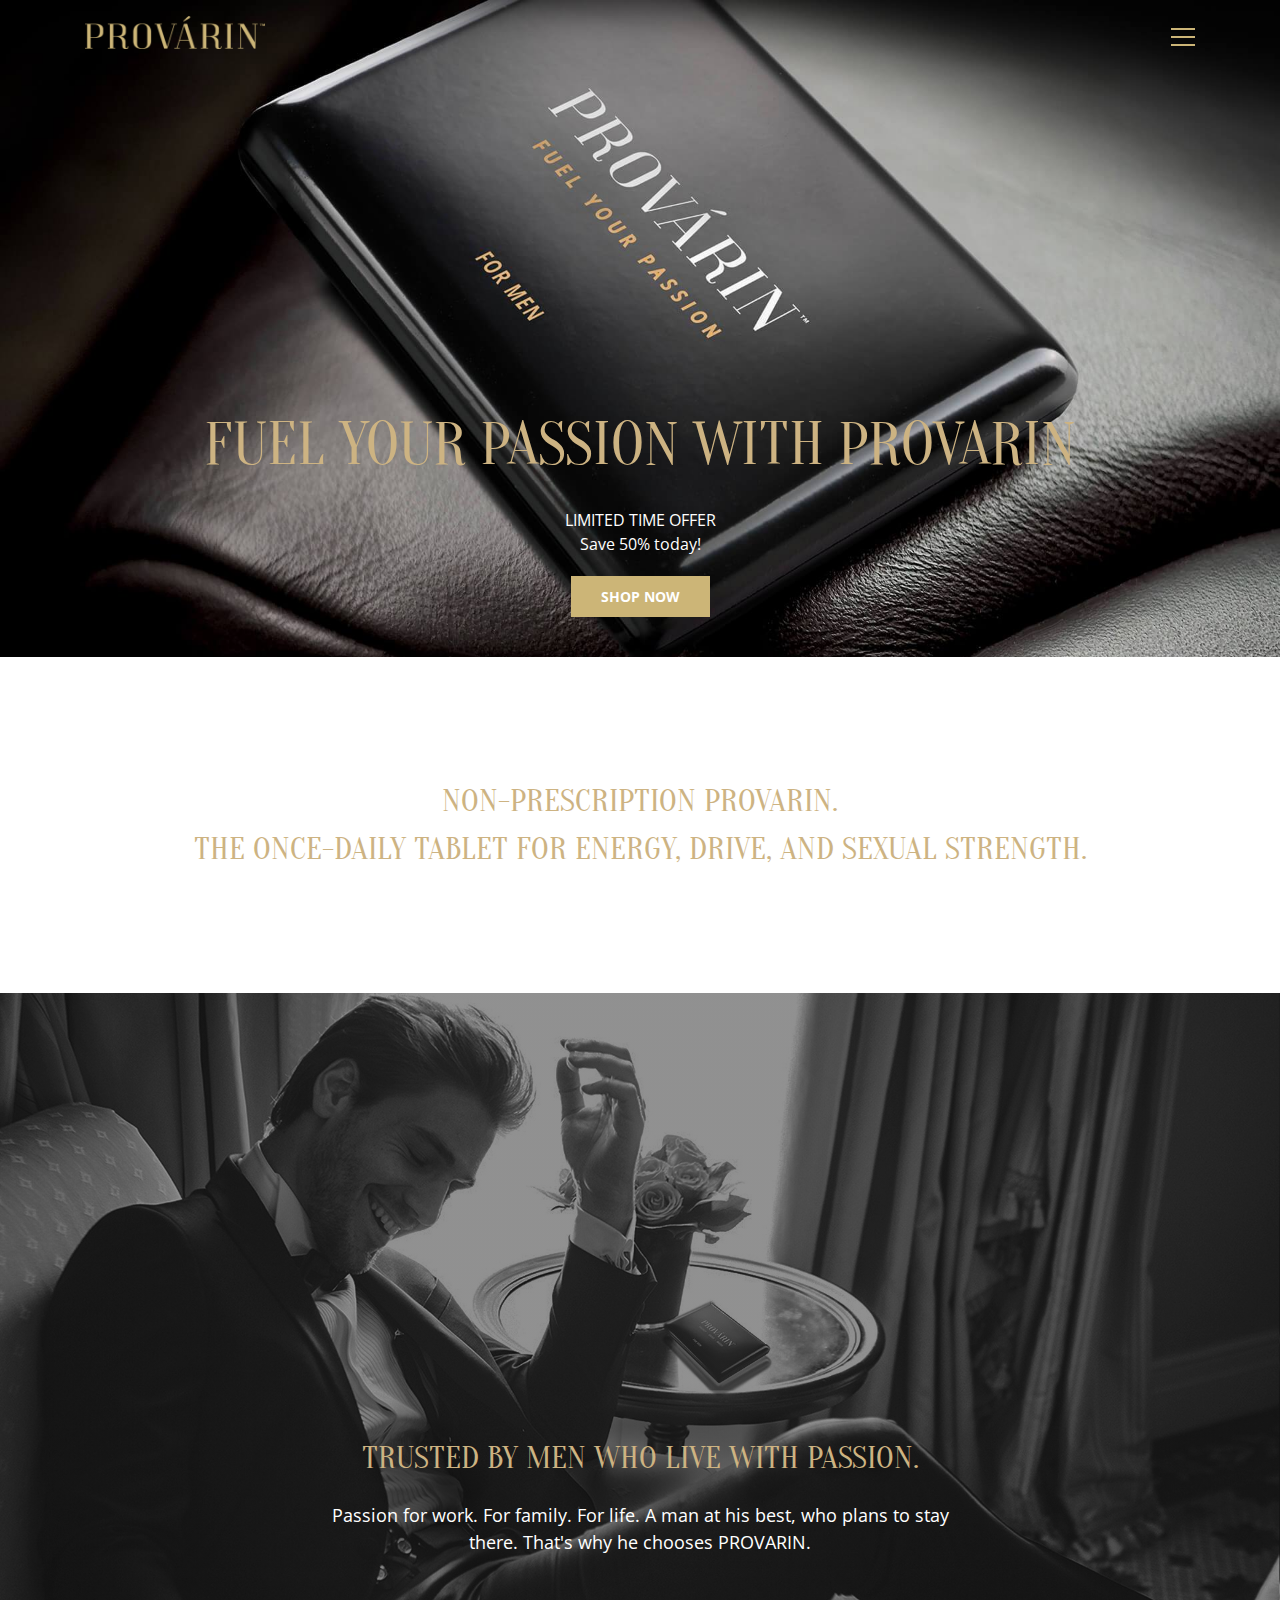
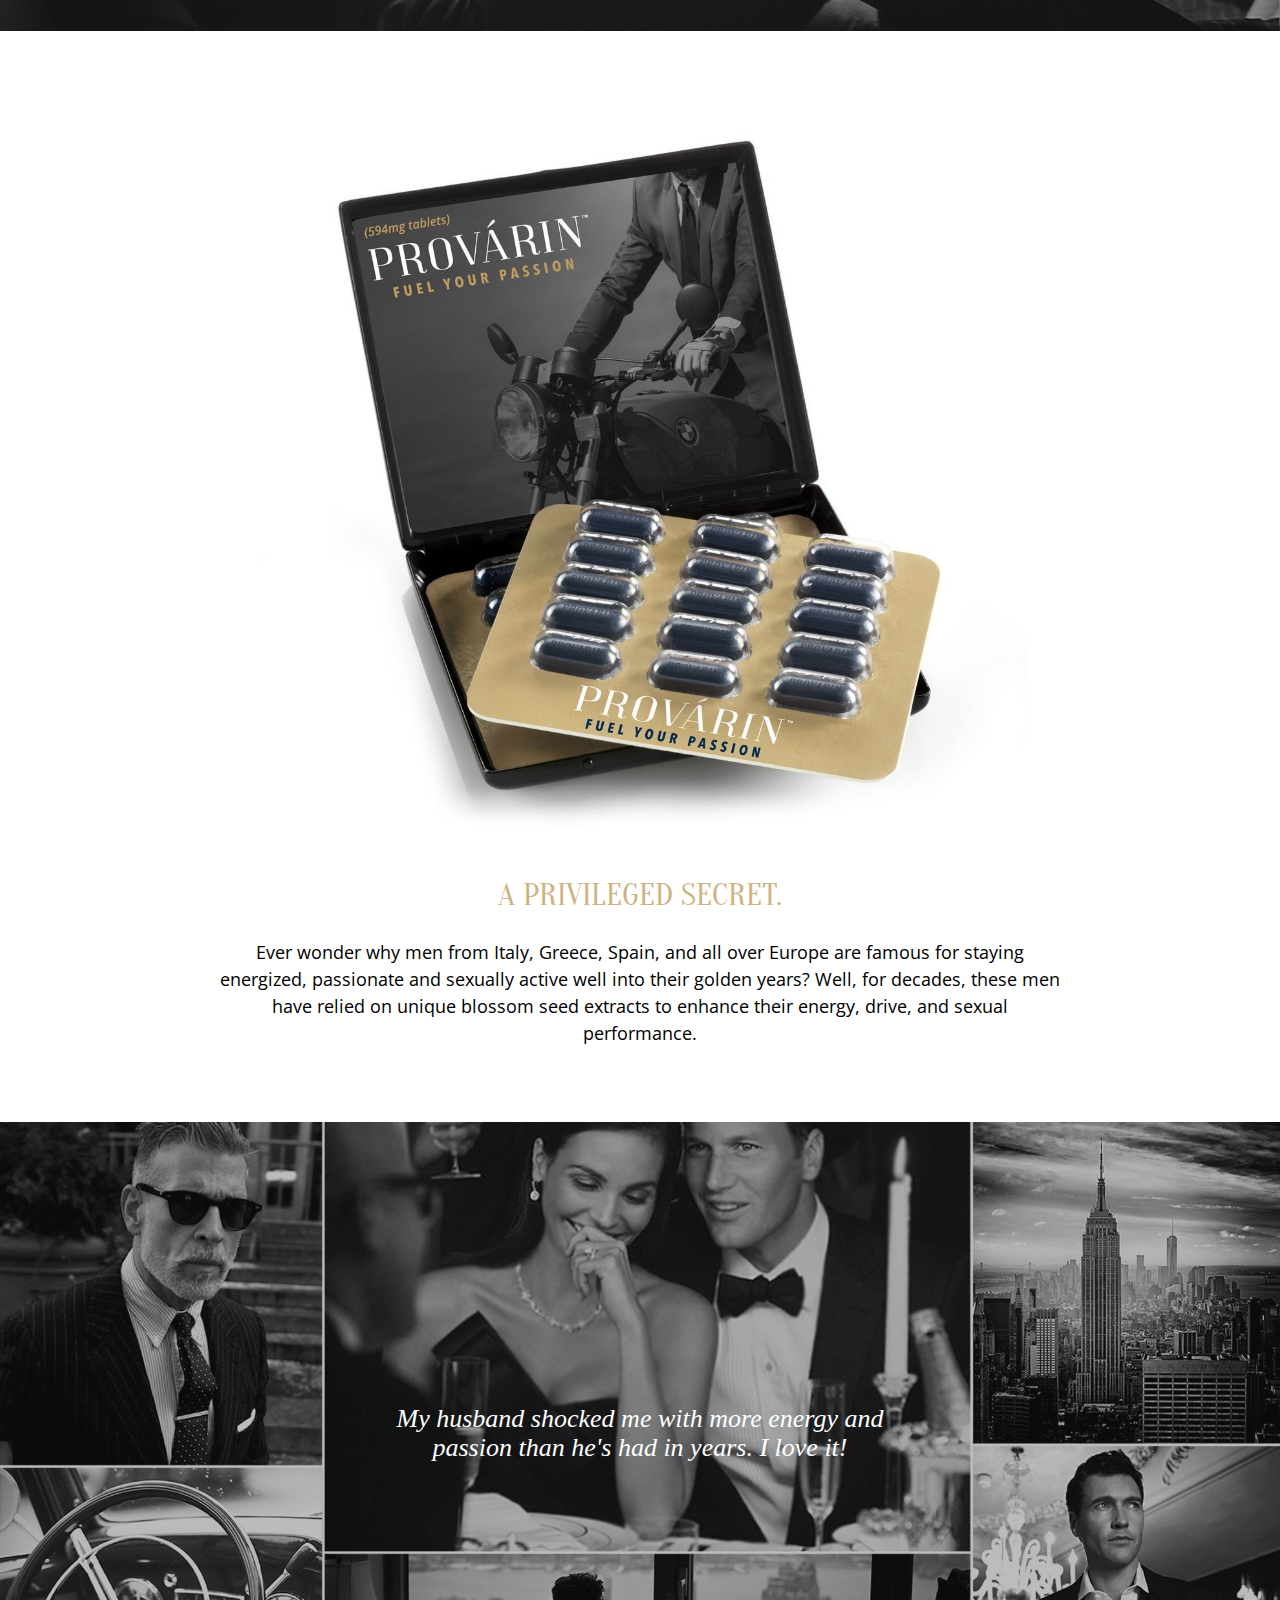
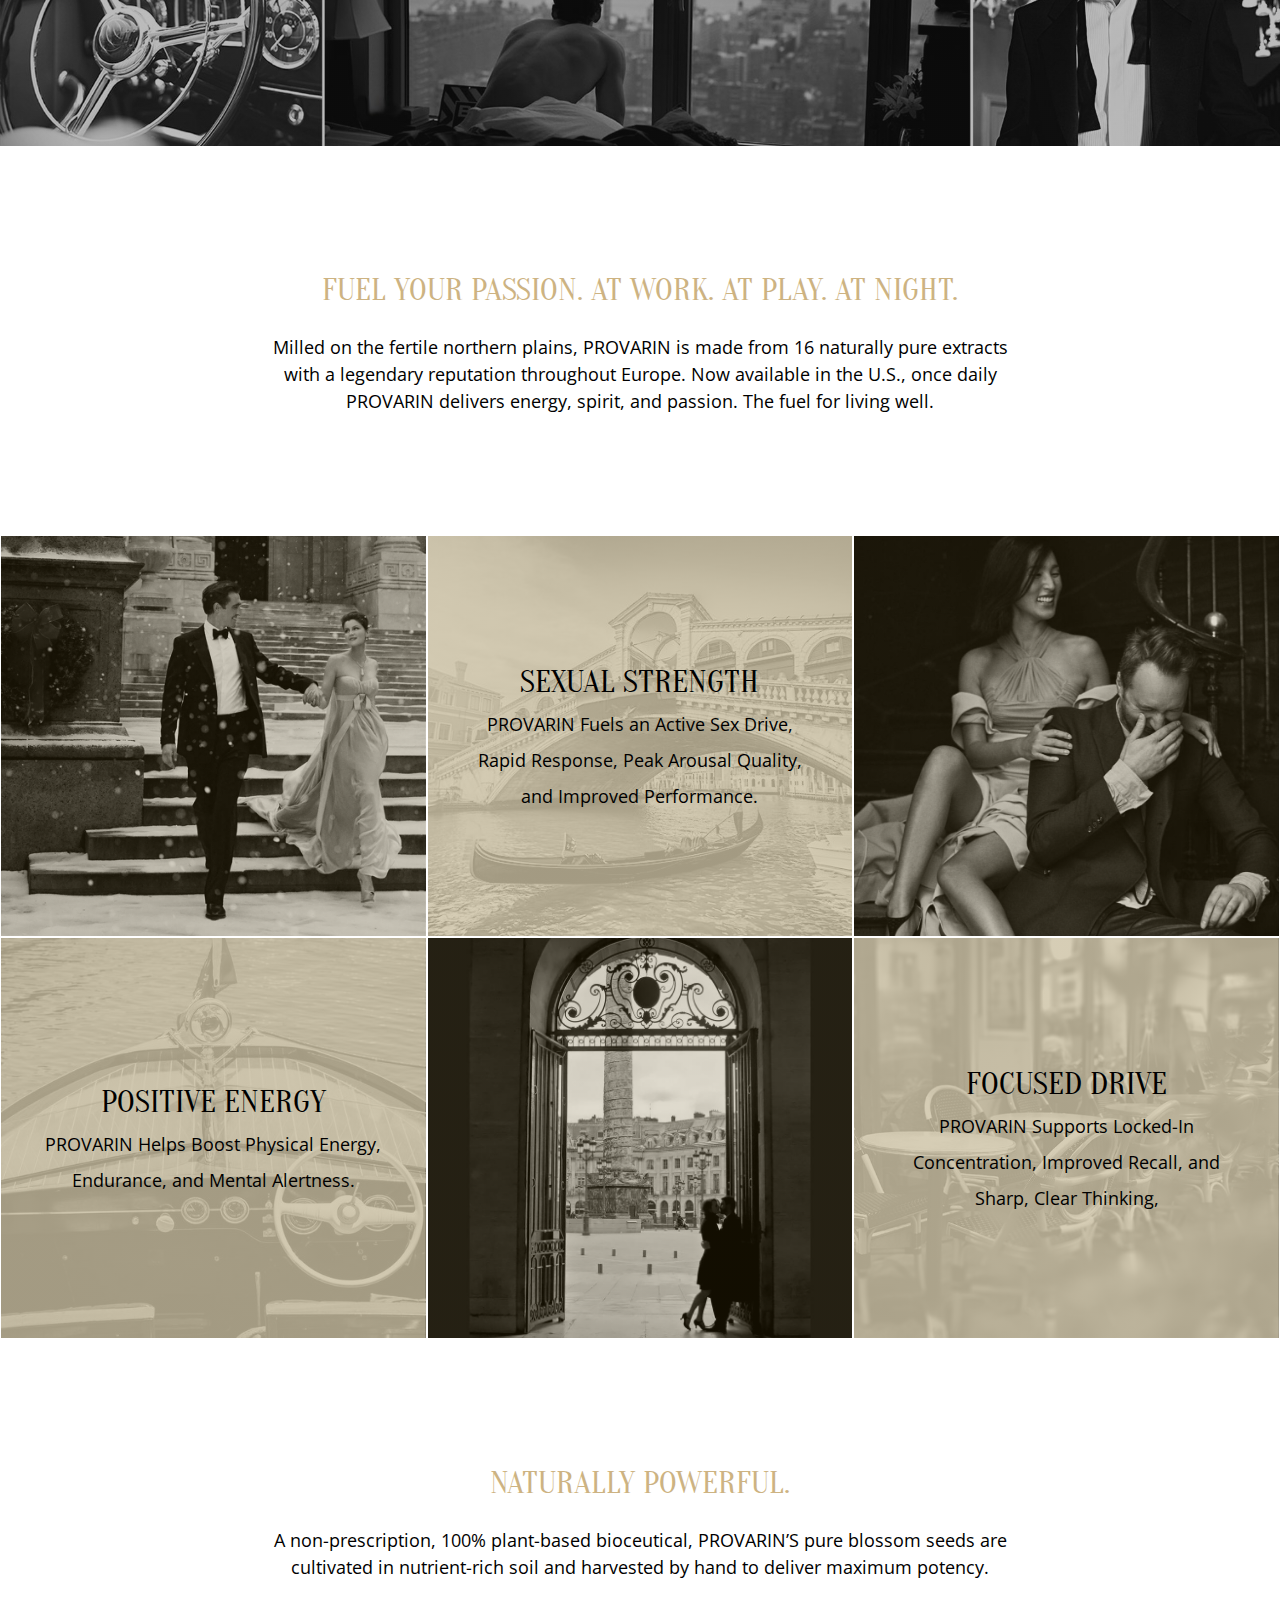
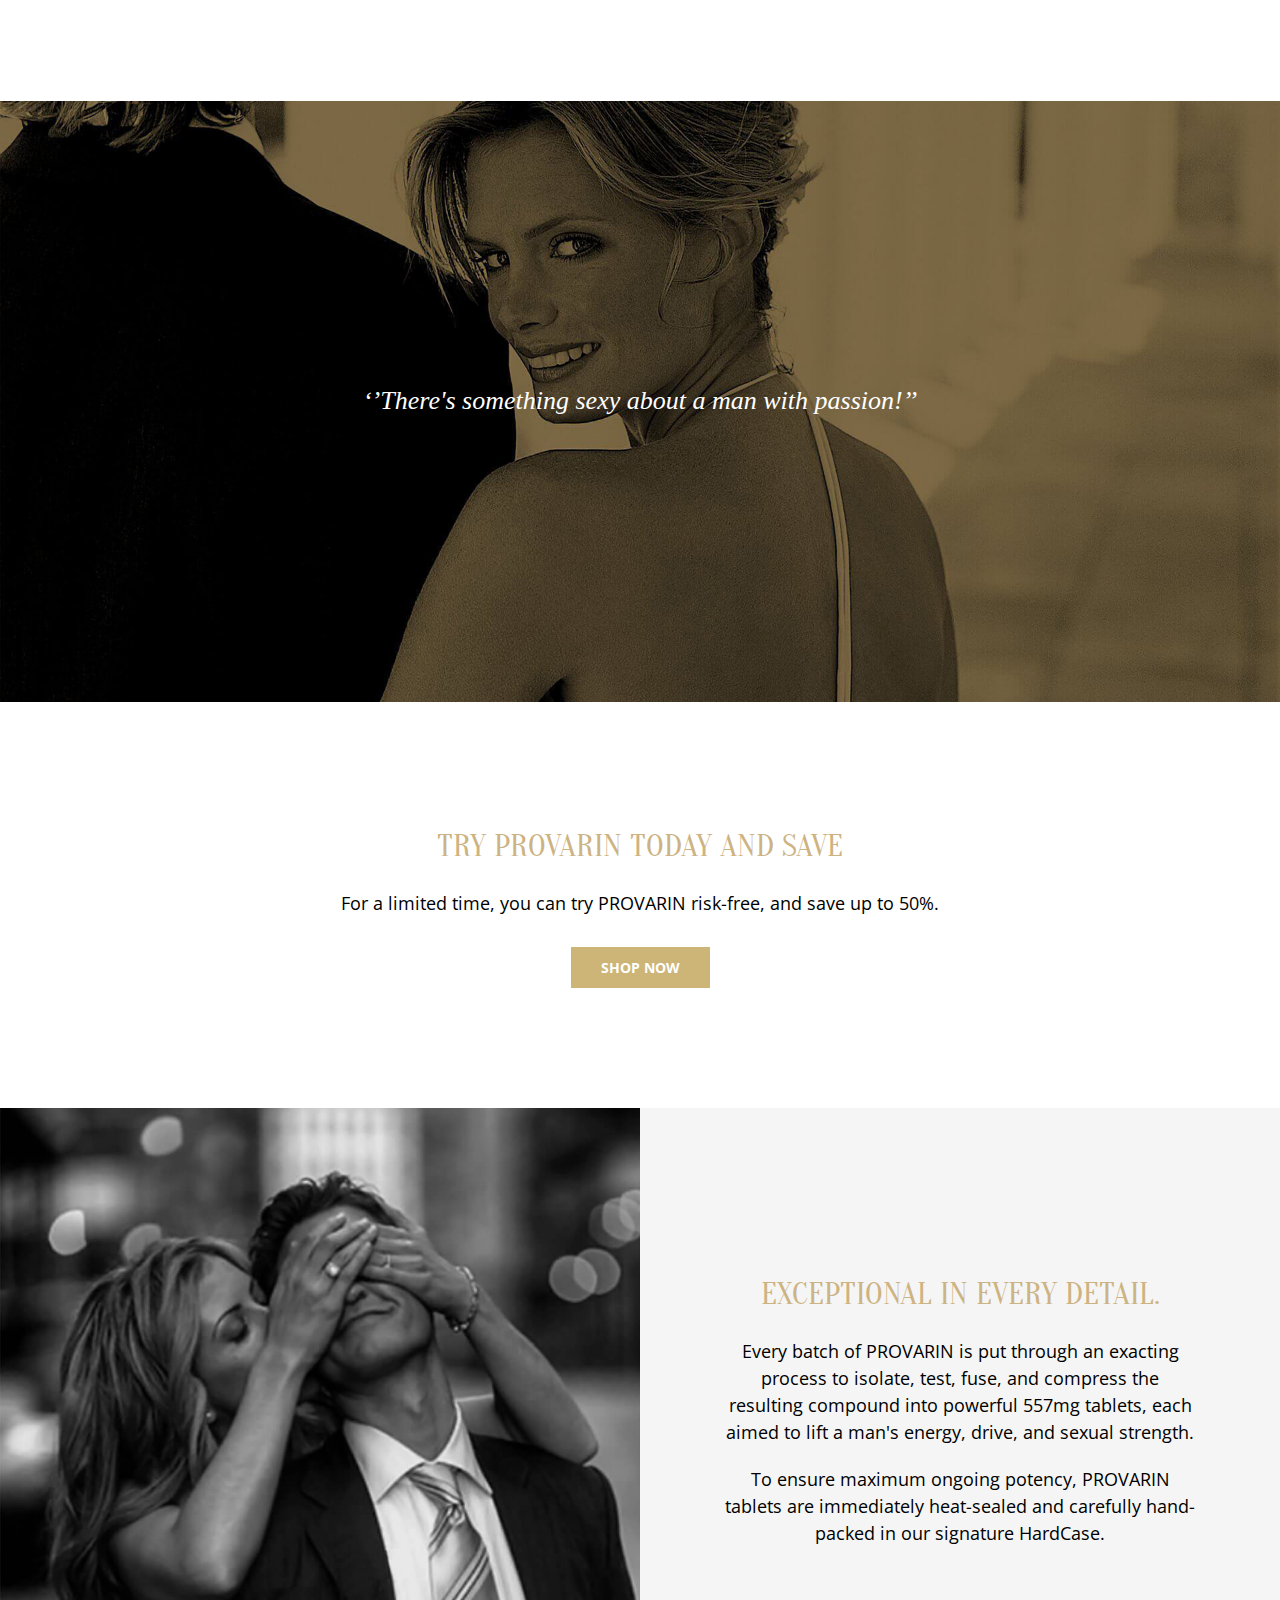
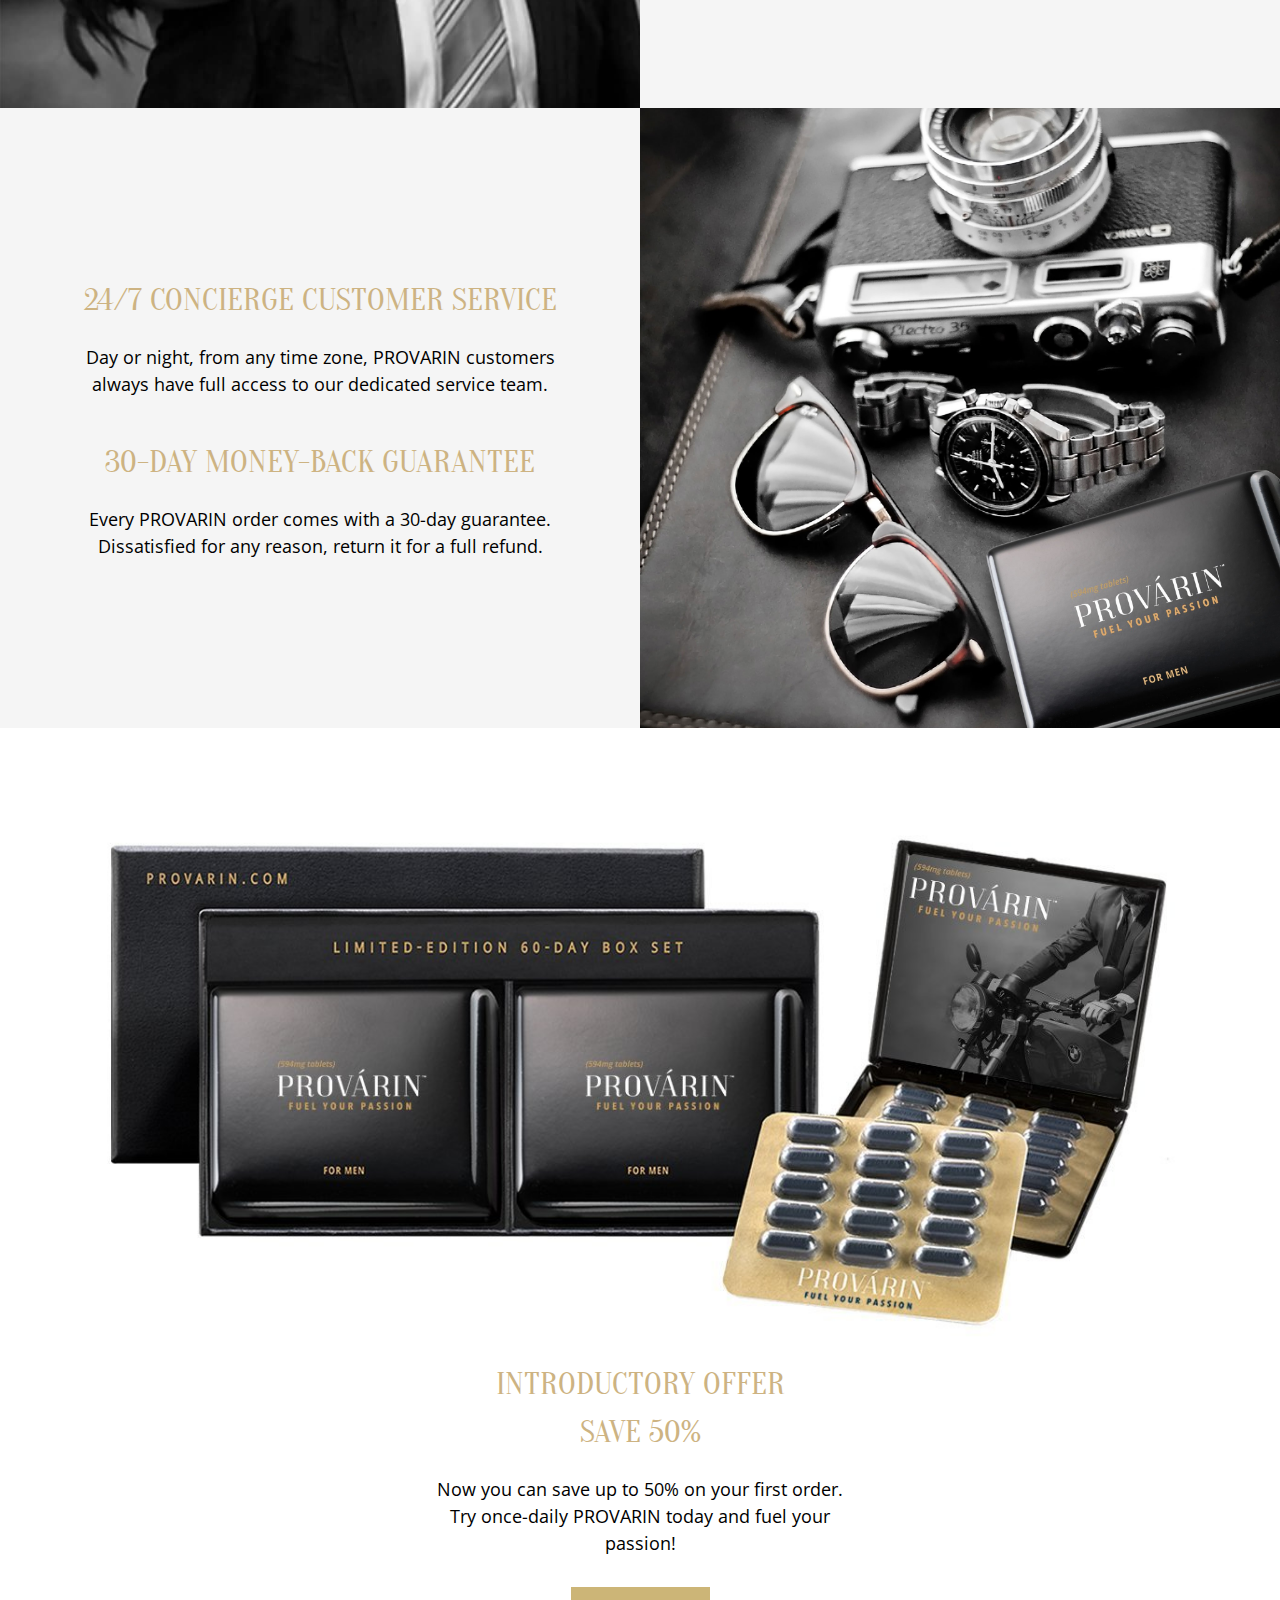
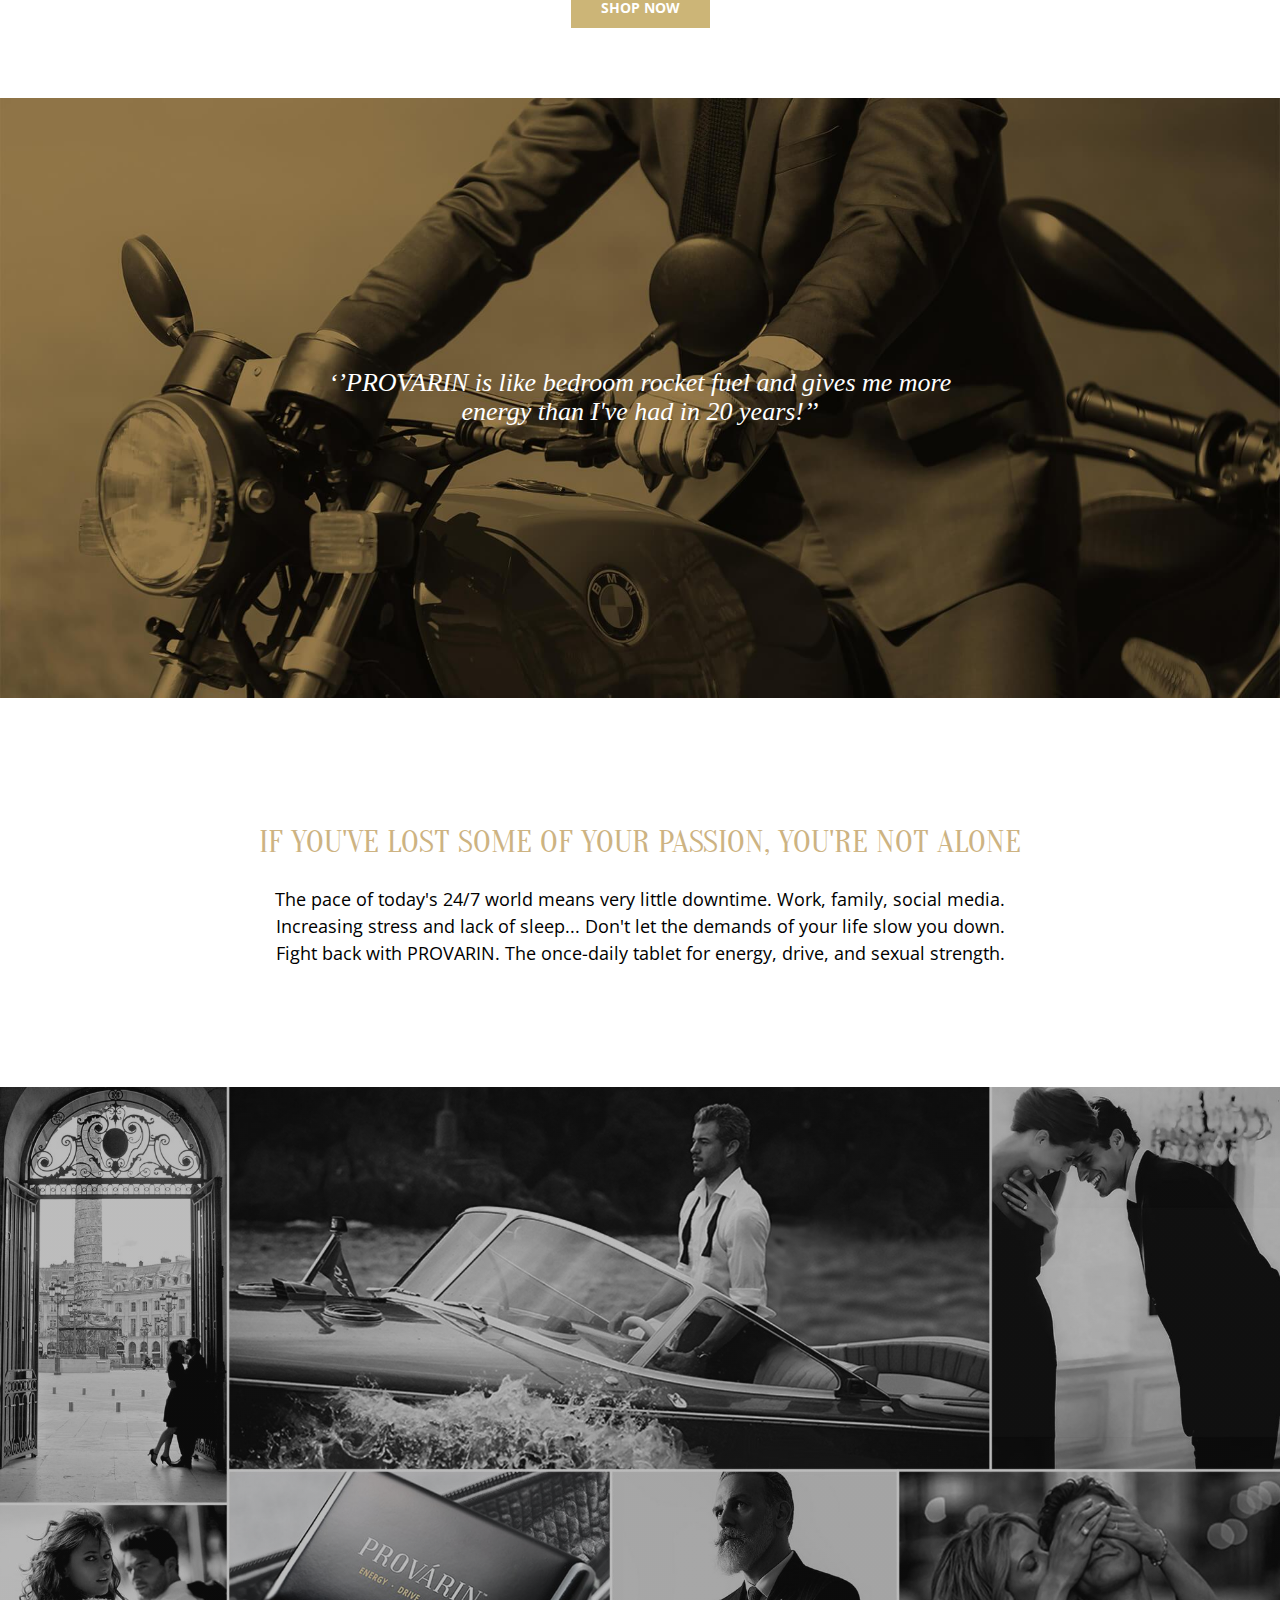
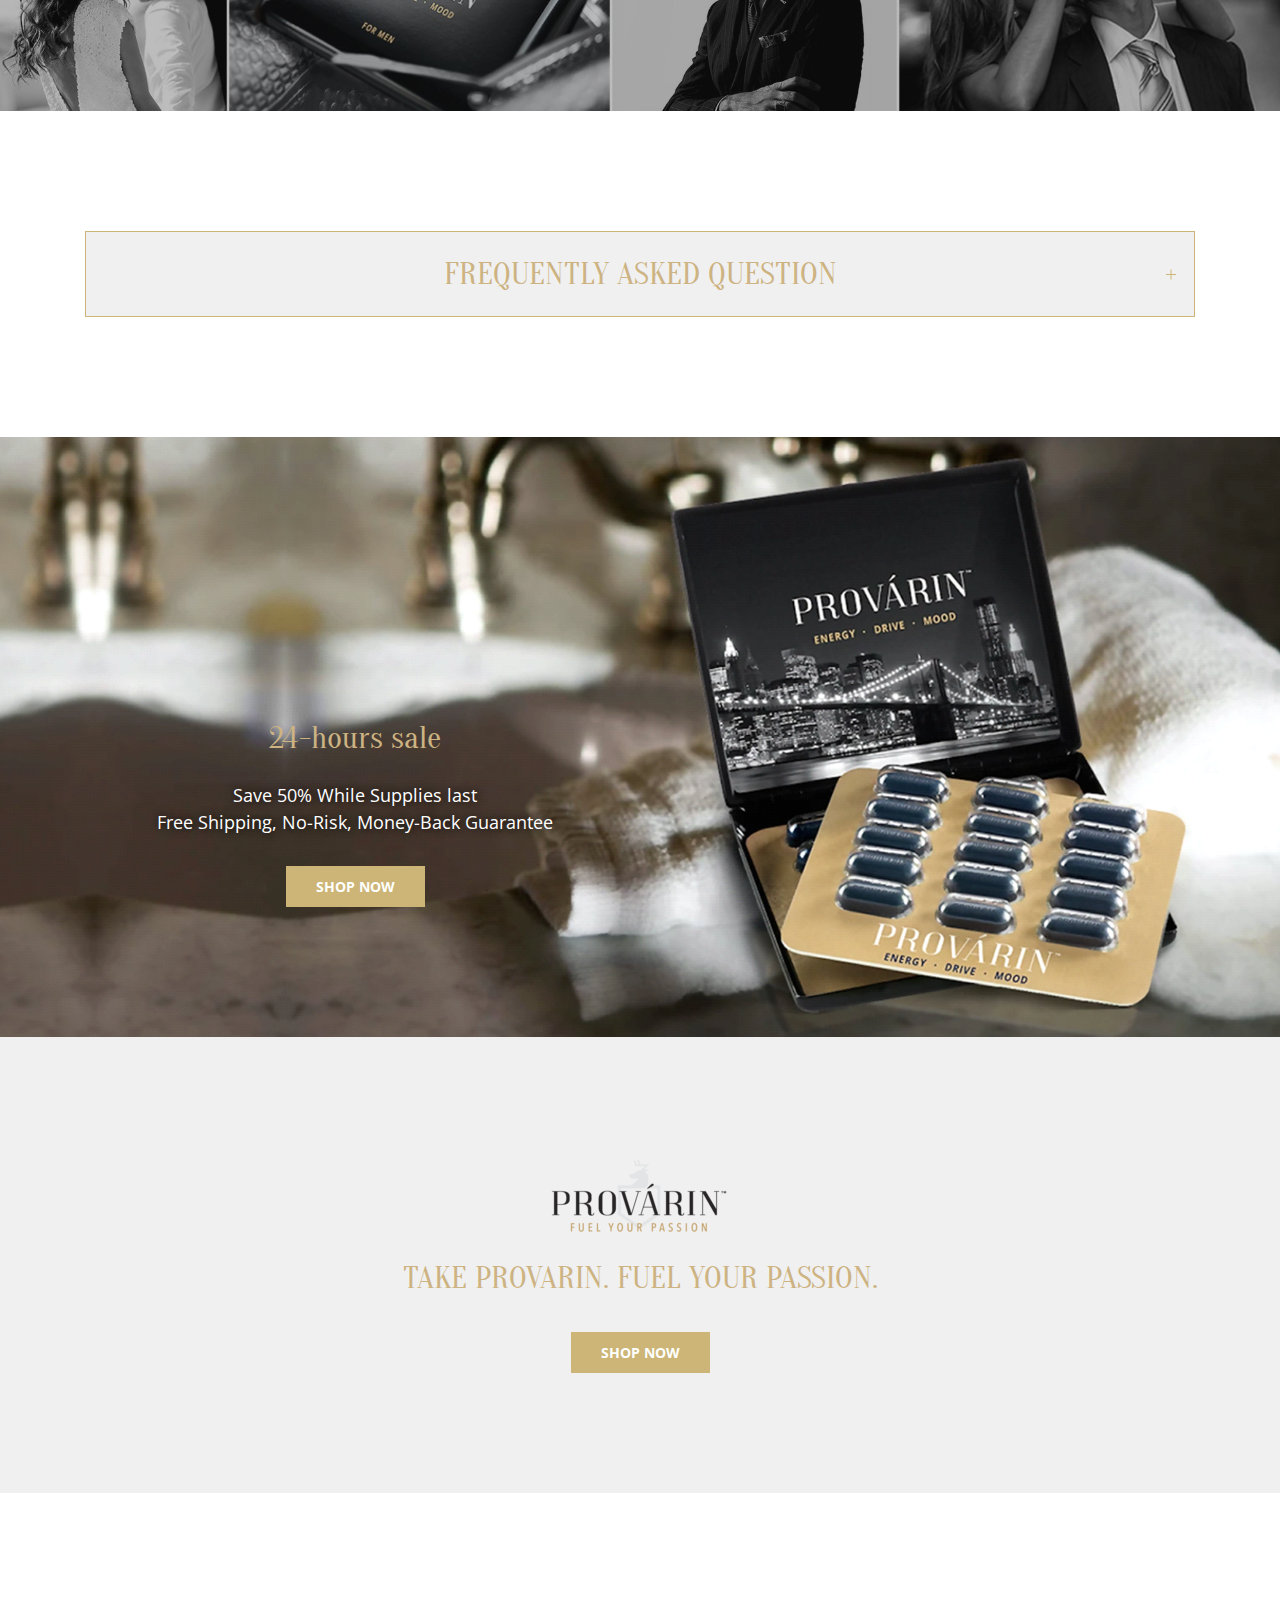
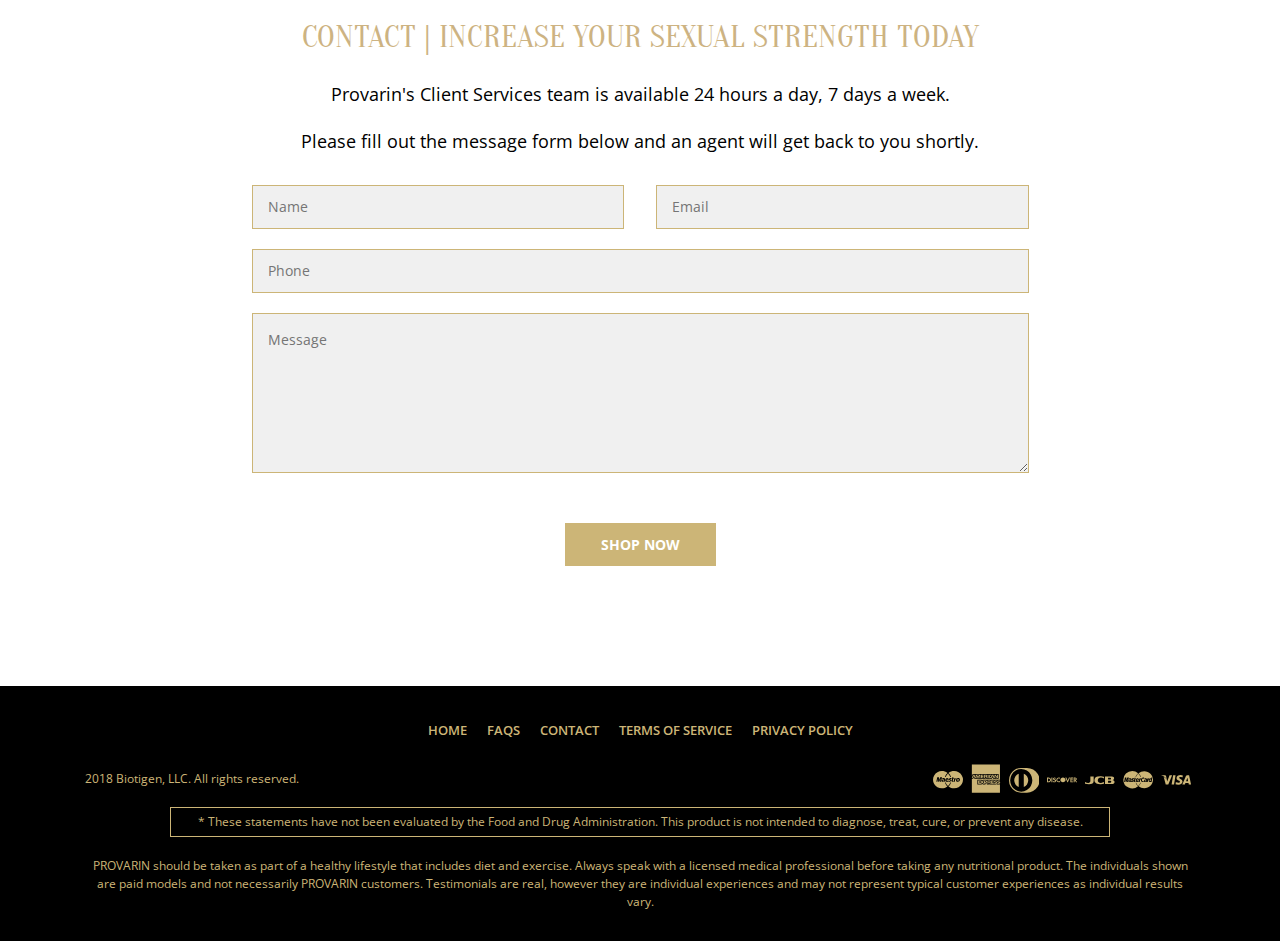
==== index.html @ 0ee93a31 "provarin" ====
<!DOCTYPE html>
<html lang="en">
<head>
	<meta charset="UTF-8">
	<meta name="viewport" content="width=device-width, initial-scale=1.0">
	<meta http-equiv="X-UA-Compatible" content="ie=edge">
	<title>Provarin</title>
	<link href="https://fonts.googleapis.com/css?family=Old+Standard+TT:400,400i,700|Open+Sans:300,400,600,700,800|Oranienbaum&display=swap&subset=cyrillic,cyrillic-ext" rel="stylesheet">
<link rel="stylesheet" href="css/libs.min.css">
	<link rel="stylesheet" href="css/style.min.css">
</head>
<body>
<!-- ---------------------start sicky header-------------- -->
	<div class="sticky-header">	
		<div class="container">
			<div class="logo">

			<a href="index.html">
				<img src="img/logo.png" alt="">
			</a>
		</div>
		<div class="menu-button">
			<div class="menu-button__item"></div>
			<div class="menu-button__item"></div>
			<div class="menu-button__item"></div>
		</div>
		<nav class="menu">
			<ul>
				<li>
					<a href="index.html">HOME</a>
				</li>
				<li>
					<a href="#faq">FAQS</a>
				</li>
				<li>
					<a href="#contact">CONTACT</a>
				</li>
				
			</ul>
		</nav>
		</div>
	</div>
<!-----------------------end sicky header-------------- -->

<!-----------------------start header-------------- -->
<header class="header">
	<h1>FUEL YOUR PASSION WITH PROVARIN</h1>
	<div class="header__sub-title">
		LIMITED TIME OFFER
	</div>
	<div class="header__text">
		Save 50% today!
	</div>
	<div class="button">
		<a href="#">
			SHOP NOW
		</a>
	</div>

</header>
<!-----------------------end header-------------- -->

<!-----------------------start white-section------------- -->
<section class="white-section">
	<div class="container">
		<h2>NON-PRESCRIPTION PROVARIN.</h2>
<h2>THE ONCE-DAILY TABLET FOR ENERGY, DRIVE, AND SEXUAL STRENGTH.</h2>
	</div>
</section>
<!-----------------------end white-section------------- -->

<!-- --------------------start hero-section------------------- -->
<section class="hero-section">
	<div class="container">
		<h2>TRUSTED BY MEN WHO LIVE WITH PASSION.</h2>
		<p>Passion for work. For family. For life. A man at his best, who plans to stay there. That's why he chooses PROVARIN.</p>
	</div>
</section>
<!-- --------------------end hero-section------------------- -->

<!-- --------------------start secret section------------------- -->
<section class="secret">
	<div class="container">
		<img src="img/banner2n.jpg" alt="">
	<h2>A PRIVILEGED SECRET.</h2>
	<p>Ever wonder why men from Italy, Greece, Spain, and all over Europe are famous for staying energized, passionate and sexually active well into their golden years? Well, for decades, these men have relied on unique blossom seed extracts to enhance their energy, drive, and sexual performance.</p>
	</div>
	
</section>
<!-- --------------------end secret section------------------- -->

<!-- --------------------start image section------------------- -->
<section class="image-section">
	<img src="img/img2.jpg" alt="">
	
		<div class="quote"><div class="quote-wrapper">My husband shocked me with more energy

and passion than he's had in years. I love it!</div>
	</div>
	
</section>
<!-- --------------------end image section------------------- -->

<!-----------------------start white-section------------- -->
<section class="white-section">
	<div class="container">
		<h2>FUEL YOUR PASSION. AT WORK. AT PLAY. AT NIGHT.</h2>
<p>Milled on the fertile northern plains, PROVARIN is made from 16 naturally pure extracts with a legendary reputation throughout Europe. Now available in the U.S., once daily PROVARIN delivers energy, spirit, and passion. The fuel for living well.</p>
	</div>
</section>
<!-----------------------end white-section------------- -->

<!--------------------start advantage section------------- -->
<section class="advantage">
	<div class="row">
		<div class="col-lg-4 col-md-6 col-sm-6">
			<div class="advantage__item">
				
			</div>
		</div>
		<div class="col-lg-4 col-md-6 col-sm-6">
			<div class="advantage__item">
				<h2>SEXUAL STRENGTH</h2>
				<p>PROVARIN Fuels an Active Sex Drive, Rapid Response, Peak Arousal Quality, and Improved Performance.</p>
			</div>
		</div>
		<div class="col-lg-4 col-md-6 col-sm-6">
			<div class="advantage__item">
				
			</div>
		</div>
		<div class="col-lg-4 col-md-6 col-sm-6">
			<div class="advantage__item">
				<h2>POSITIVE ENERGY</h2>
				<p>PROVARIN Helps Boost Physical Energy, Endurance, and Mental Alertness.</p>
			</div>
		</div>
		<div class="col-lg-4 col-md-6 col-sm-6">
			<div class="advantage__item">
				
			</div>
		</div>
		<div class="col-lg-4 col-md-6 col-sm-6">
			<div class="advantage__item">
				<h2>FOCUSED DRIVE</h2>
				<p>PROVARIN Supports Locked-In Concentration, Improved Recall, and Sharp, Clear Thinking,</p>
			</div>
		</div>
	</div>
</section>
<!---------------------start advantage section------------- -->

<!-----------------------start white-section------------- -->
<section class="white-section">
	<div class="container">
		<h2>NATURALLY POWERFUL.</h2>
<p>A non-prescription, 100% plant-based bioceutical, PROVARIN’S pure blossom seeds are cultivated in nutrient-rich soil and harvested by hand to deliver maximum potency.</p>
	</div>
</section>
<!-----------------------end white-section------------- -->

<!-- --------------------start image section------------------- -->
<section class="image-section image-section--brown">
	<img src="img/bg-5.png" alt="">
	
		<div class="quote"><div class="quote-wrapper">‘’There's something sexy about a man with passion!’’</div>
	</div>
	
</section>
<!-- --------------------end image section------------------- -->

<!-----------------------start white-section------------- -->
<section class="white-section">
	<div class="container">
		<h2>TRY PROVARIN TODAY AND SAVE</h2>
<p>For a limited time, you can try PROVARIN risk-free, and save up to 50%.</p>
<div class="button">
	<a href="">SHOP NOW</a>
</div>
	</div>
</section>
<!-----------------------end white-section------------- -->

<!-----------------------start services section------------- -->
<section class="services">
	<div class="row">
		<div class="col-md-6">
			<div class="services__item">
				
			</div>
		</div>
		<div class="col-md-6">
			<div class="services__item">
				<h2>EXCEPTIONAL IN EVERY DETAIL.</h2>
				<p>Every batch of PROVARIN is put through an exacting

process to isolate, test, fuse, and compress the resulting compound into powerful 557mg tablets, each aimed to

lift a man's energy, drive, and sexual strength.</p>
<p>To ensure maximum ongoing potency, PROVARIN

tablets are immediately heat-sealed and carefully

hand-packed in our signature HardCase.</p>
			</div>
		</div>
		<div class="col-md-6">
			<div class="services__item">
				<h2>24/7 CONCIERGE CUSTOMER SERVICE</h2>
				<p>Day or night, from any time zone, PROVARIN customers always have full access to our dedicated service team.</p>
				<h2>30-DAY MONEY-BACK GUARANTEE</h2>
				<p>Every PROVARIN order comes with a 30-day guarantee.

Dissatisfied for any reason, return it for a full refund.

</p>
			</div>
		</div>
		<div class="col-md-6">
			<div class="services__item">
				
			</div>
		</div>
	</div>
</section>
<!-----------------------end services section--------------->

<!-----------------------start intro-offer section--------------->
<section class="intro-offer">
	<div class="container">
		<img src="img/provarin.jpg" alt="">
		<h2>INTRODUCTORY OFFER</h2>
		<h2>SAVE 50%</h2>
		<p>Now you can save up to 50% on your first order.

Try once-daily PROVARIN today and fuel your passion!</p>
<div class="button">
	<a href="">SHOP NOW</a>
</div>
	</div>
</section>
<!-----------------------end intro-offer section--------------->

<!-- --------------------start image section------------------- -->
<section class="image-section image-section--brown">
	<img src="img/bg-4.jpg" alt="">
	
		<div class="quote"><div class="quote-wrapper">‘’PROVARIN is like bedroom rocket fuel and gives me more energy than I've had in 20 years!’’</div>
	</div>
	
</section>
<!-- --------------------end image section------------------- -->

<!-----------------------start white-section------------- -->
<section class="white-section">
	<div class="container">
		<h2>IF YOU'VE LOST SOME OF YOUR PASSION, YOU'RE NOT ALONE</h2>
<p>The pace of today's 24/7 world means very little downtime. Work, family, social media. Increasing stress and lack of sleep... Don't let the demands of your life slow you down. Fight back with PROVARIN. The once-daily tablet for energy, drive, and sexual strength.</p>

	</div>
</section>
<!-----------------------end white-section------------- -->

<!-- --------------------start image section------------------- -->
<section class="image-section">
	<img src="img/img1.jpg" alt="">
	
		<div class="quote">
	</div>
	
</section>
<!-- --------------------end image section------------------- -->

<!-----------------------start faq-section------------- -->
<section class="white-section" id="faq">
	<div class="container">
		<div class="faq__item">
			<h2>FREQUENTLY ASKED QUESTION</h2>
			<div class="faq__open-close">
				<div class="faq__row"></div>
				<div class="faq__row"></div>
			</div>
			<div class="faq__item-content">

			<div class="faq__sub-item">
			<h3>WHAT IS PROVARIN?</h3>
			<div class="faq__open-close-sub">
				<div class="faq__row-sub"></div>
				<div class="faq__row-sub"></div>
			</div>
			<div class="faq__item-text">
			PROVARIN is a non-prescription,100% plant-based bioceutical that fuels physical energy, clear thinking, and sexual strength. Drug-free and non-synthetic, PROVARIN is also gluten-free and contains no genetically modified organisms (GMOs).
		</div>
		</div>

		<div class="faq__sub-item">
			<h3>HOW DOES PROVARIN WORK?</h3>
			<div class="faq__open-close-sub">
				<div class="faq__row-sub"></div>
				<div class="faq__row-sub"></div>
			</div>
			<div class="faq__item-text">
			Once-daily PROVARIN works by addressing all 3 essential men's health bio-drivers responsible for physical and sexual decline symptoms: testosterone, blood ﬂow, and metabolism.
		</div>
		</div>

		<div class="faq__sub-item">
			<h3>HOW DOES PROVARIN WORK?</h3>
			<div class="faq__open-close-sub">
				<div class="faq__row-sub"></div>
				<div class="faq__row-sub"></div>
			</div>
			<div class="faq__item-text">
			Take one PROVARIN tablet daily with or without food. Do not take PROVARIN with any liquid that may be difficult to swallow. Take PROVARIN for no less than 30 days to see desired eﬀects. For best results, PROVARIN should be part of a daily routine that incorporates a healthy diet and exercise to maintain full benefits and strengthen results.
		</div>
		</div>

		<div class="faq__sub-item">
			<h3>HOW LONG WILL IT TAKE TO SEE RESULTS WITH PROVARIN?</h3>
			<div class="faq__open-close-sub">
				<div class="faq__row-sub"></div>
				<div class="faq__row-sub"></div>
			</div>
			<div class="faq__item-text">
			PROVARIN begins to work immediately and builds up in your system over time. Most men report improvements in a 2-3 weeks and see optimal results within 3 months. To maintain and strengthen results, continue to take PROVARIN daily, along with practicing healthy diet and lifestyle habits.
		</div>
		</div>

		<div class="faq__sub-item">
			<h3>DO I NEED A PRESCRIPTION FOR PROVARIN?</h3>
			<div class="faq__open-close-sub">
				<div class="faq__row-sub"></div>
				<div class="faq__row-sub"></div>
			</div>
			<div class="faq__item-text">
			PROVARIN is a clinical-grade dietary supplement available now without a prescription. Made from select, plant-based extracts, PROVARIN is manufactured in full compliance with the dietary supplement regulations set forth by the U.S Food and Drug Administration (FDA).
		</div>
		</div>

		<div class="faq__sub-item">
			<h3>DOES PROVARIN HAVE ANY SIDE EFFECTS?</h3>
			<div class="faq__open-close-sub">
				<div class="faq__row-sub"></div>
				<div class="faq__row-sub"></div>
			</div>
			<div class="faq__item-text">
			There have been no reported side eﬀects from taking PROVARIN. However, it is always possible, as with any food or supplement, that someone could have an adverse reaction. If this happens, stop taking PROVARIN and consult a medical professional.
		</div>
		</div>

		<div class="faq__sub-item">
			<h3>WHAT IS PROVARIN?</h3>
			<div class="faq__open-close-sub">
				<div class="faq__row-sub"></div>
				<div class="faq__row-sub"></div>
			</div>
			<div class="faq__item-text">
			PROVARIN is a non-prescription,100% plant-based bioceutical that fuels physical energy, clear thinking, and sexual strength. Drug-free and non-synthetic, PROVARIN is also gluten-free and contains no genetically modified organisms (GMOs).
		</div>
		</div>

		<div class="faq__sub-item">
			<h3>WHAT INGREDIENTS ARE IN PROVARIN?</h3>
			<div class="faq__open-close-sub">
				<div class="faq__row-sub"></div>
				<div class="faq__row-sub"></div>
			</div>
			<div class="faq__item-text">
			PROVARIN contains 557mg of select, plant-sourced ingredients, including Oat straw extract, beet root extract, saw palmetto berry, kale leaf, fenugreek seed extract, L-citrulline malate, grape seed extract, hawthorn berry extract, pumpkin seed concentrate, Panax ginseng extract, flaxseed powder, Eurycoma longifolia root, nettle root extract, pygeum bark, flower pollen extract, and calcium.
		</div>
		</div>

		<div class="faq__sub-item">
			<h3>HOW LONG WILL IT TAKE TO RECEIVE MY ORDER?</h3>
			<div class="faq__open-close-sub">
				<div class="faq__row-sub"></div>
				<div class="faq__row-sub"></div>
			</div>
			<div class="faq__item-text">
			All PROVARIN orders are packaged discreetly, shipped USPS, and should arrive within 7-9 business days. Shipping is $8.95 to customers in the United States and $14.95 to customers in Canada. Rush shipping is also available for an additional $9.95 and your order should arrive in 3-5 business days.
		</div>
		</div>

		<div class="faq__sub-item">
			<h3>DOES PROVARIN COME WITH A MONEY-BACK GUARANTEE?</h3>
			<div class="faq__open-close-sub">
				<div class="faq__row-sub"></div>
				<div class="faq__row-sub"></div>
			</div>
			<div class="faq__item-text">
			Every PROVARIN order comes with a full 30-day money back guarantee. If unsatisfied for any reason, just call customer care at 1-800-348-8784 within 30 days of purchase to arrange a full refund.
		</div>
		</div>



		</div>
		</div>
		
</div>


	</div>
</section>
<!-----------------------end faq-section------------- -->


<!-----------------------start offer-section------------- -->
<section class="offer-section">
	<div class="container">
		<div class="row">
			<div class="col-md-6 col-sm-6">
				<h2>24-hours sale</h2>
				<p>Save 50% While Supplies last</p>
				<p>Free Shipping, No-Risk, Money-Back Guarantee</p>
				<div class="button">
	<a href="">SHOP NOW</a>
</div>

			</div>
		</div>
	</div>
</section>
<!-----------------------end offer-section------------- -->

<!-----------------------start white-section------------- -->
<section class="white-section white-section--blue">
	<div class="container">
		<img src="img/logo2.png" alt="">
		<h2>TAKE PROVARIN. FUEL YOUR PASSION.</h2>
		<div class="button">
	<a href="">SHOP NOW</a>
</div>


	</div>
</section>
<!-----------------------end white-section------------- -->

<!-----------------------start contact-section------------- -->
<section class="contact white-section " id="contact">
	<div class="container">
	
		<h2>CONTACT | INCREASE YOUR SEXUAL STRENGTH TODAY</h2>
		<p>Provarin's Client Services team is available 24 hours a day, 7 days a week.
</p>
<p>
Please fill out the message form below and an agent will get back to you shortly.</p>

<form action="">
	<div class="form__row">
		<input type="text" placeholder="Name">
		<input type="text" placeholder="Email">
	</div>
	<input type="text" placeholder="Phone">
	<textarea name="" id="" cols="30" rows="10" placeholder="Message"></textarea>
	<button type="submit" class="button">
	<a href="">SHOP NOW</a>
</button>
</form>
	


	</div>
</section>
<!-----------------------end contact-section------------- -->

<!-----------------------start footer------------- -->
<footer class="footer">
	<div class="container">
		<div class="footer__menu">
			<ul>
				<li>
					<a href="index.html">
					HOME   
				</a>
			</li>
				<li>
					<a href="#faq">
					FAQS 
				</a>
			</li>
				<li>
					<a href="#contact">
						CONTACT
					</a>
				</li>
				<li>
					<a href="terms-of-service.html">
						TERMS OF SERVICE
					</a>
				</li>
				<li>
					<a href="privacy-police.html">
						PRIVACY POLICY
					</a>
				</li>
			</ul>
		</div>
		<div class="footer__copy-wrapper">
			<div class="footer__copy">
				2018 Biotigen, LLC. All rights reserved.
			</div>
			<div class="footer__payment">
				<div class="footer__payment-item">
					<a href="">
					<img src="img/maestro.svg" alt=""></a>
				</div>
				<div class="footer__payment-item">
					<a href="">
						<img src="img/ae.svg" alt="">
					</a>
					
				</div>
				<div class="footer__payment-item">
					<a href="">
						<img src="img/pay-logo-3.svg" alt="">
					</a>
					
				</div>
					<div class="footer__payment-item">
					<a href="">
						<img src="img/discover.svg" alt="">
					</a>
					
				</div>

					<div class="footer__payment-item">
					<a href="">
						<img src="img/jcb.svg" alt="">
					</a>
					
				</div>

				<div class="footer__payment-item">
					<a href="">
						<img src="img/mc.svg" alt="">
					</a>
					
				</div>

				<div class="footer__payment-item">
					<a href="">
						<img src="img/visa.svg" alt="">
					</a>
					
				</div>				
			</div>
		</div>

	<div class="footer__warning">
		* These statements have not been evaluated by the Food and Drug Administration. This product is not intended to diagnose, treat, cure, or prevent any disease.
	</div>

	<div class="footer__text">
		PROVARIN should be taken as part of a healthy lifestyle that includes diet and exercise. Always speak with a licensed medical professional before taking any nutritional product. The individuals shown are paid models and not necessarily PROVARIN customers. Testimonials are real, however they are individual experiences and may not represent typical customer experiences as individual results vary.
	</div>

	</div>
</footer>
<!-----------------------end footer------------- -->

	<script src="https://ajax.googleapis.com/ajax/libs/jquery/3.4.1/jquery.min.js"></script>
	<script src="js/libs.min.js"></script>
	<script src="js/main.js"></script>
</body>
</html>
---- css/libs.min.css ----
/*!
 * Bootstrap Grid v4.1.3 (https://getbootstrap.com/)
 * Copyright 2011-2018 The Bootstrap Authors
 * Copyright 2011-2018 Twitter, Inc.
 * Licensed under MIT (https://github.com/twbs/bootstrap/blob/master/LICENSE)
 */@-ms-viewport{width:device-width}html{-webkit-box-sizing:border-box;box-sizing:border-box;-ms-overflow-style:scrollbar}*,*::before,*::after{-webkit-box-sizing:inherit;box-sizing:inherit}.container{width:100%;padding-right:15px;padding-left:15px;margin-right:auto;margin-left:auto}@media (min-width: 576px){.container{max-width:540px}}@media (min-width: 768px){.container{max-width:720px}}@media (min-width: 992px){.container{max-width:960px}}@media (min-width: 1200px){.container{max-width:1140px}}.container-fluid{width:100%;padding-right:15px;padding-left:15px;margin-right:auto;margin-left:auto}.row{display:-ms-flexbox;display:-webkit-box;display:flex;-ms-flex-wrap:wrap;flex-wrap:wrap;margin-right:-15px;margin-left:-15px}.no-gutters{margin-right:0;margin-left:0}.no-gutters>.col,.no-gutters>[class*="col-"]{padding-right:0;padding-left:0}.col-1,.col-2,.col-3,.col-4,.col-5,.col-6,.col-7,.col-8,.col-9,.col-10,.col-11,.col-12,.col,.col-auto,.col-sm-1,.col-sm-2,.col-sm-3,.col-sm-4,.col-sm-5,.col-sm-6,.col-sm-7,.col-sm-8,.col-sm-9,.col-sm-10,.col-sm-11,.col-sm-12,.col-sm,.col-sm-auto,.col-md-1,.col-md-2,.col-md-3,.col-md-4,.col-md-5,.col-md-6,.col-md-7,.col-md-8,.col-md-9,.col-md-10,.col-md-11,.col-md-12,.col-md,.col-md-auto,.col-lg-1,.col-lg-2,.col-lg-3,.col-lg-4,.col-lg-5,.col-lg-6,.col-lg-7,.col-lg-8,.col-lg-9,.col-lg-10,.col-lg-11,.col-lg-12,.col-lg,.col-lg-auto,.col-xl-1,.col-xl-2,.col-xl-3,.col-xl-4,.col-xl-5,.col-xl-6,.col-xl-7,.col-xl-8,.col-xl-9,.col-xl-10,.col-xl-11,.col-xl-12,.col-xl,.col-xl-auto{position:relative;width:100%;min-height:1px;padding-right:15px;padding-left:15px}.col{-ms-flex-preferred-size:0;flex-basis:0;-ms-flex-positive:1;-webkit-box-flex:1;flex-grow:1;max-width:100%}.col-auto{-ms-flex:0 0 auto;-webkit-box-flex:0;flex:0 0 auto;width:auto;max-width:none}.col-1{-ms-flex:0 0 8.333333%;-webkit-box-flex:0;flex:0 0 8.333333%;max-width:8.333333%}.col-2{-ms-flex:0 0 16.666667%;-webkit-box-flex:0;flex:0 0 16.666667%;max-width:16.666667%}.col-3{-ms-flex:0 0 25%;-webkit-box-flex:0;flex:0 0 25%;max-width:25%}.col-4{-ms-flex:0 0 33.333333%;-webkit-box-flex:0;flex:0 0 33.333333%;max-width:33.333333%}.col-5{-ms-flex:0 0 41.666667%;-webkit-box-flex:0;flex:0 0 41.666667%;max-width:41.666667%}.col-6{-ms-flex:0 0 50%;-webkit-box-flex:0;flex:0 0 50%;max-width:50%}.col-7{-ms-flex:0 0 58.333333%;-webkit-box-flex:0;flex:0 0 58.333333%;max-width:58.333333%}.col-8{-ms-flex:0 0 66.666667%;-webkit-box-flex:0;flex:0 0 66.666667%;max-width:66.666667%}.col-9{-ms-flex:0 0 75%;-webkit-box-flex:0;flex:0 0 75%;max-width:75%}.col-10{-ms-flex:0 0 83.333333%;-webkit-box-flex:0;flex:0 0 83.333333%;max-width:83.333333%}.col-11{-ms-flex:0 0 91.666667%;-webkit-box-flex:0;flex:0 0 91.666667%;max-width:91.666667%}.col-12{-ms-flex:0 0 100%;-webkit-box-flex:0;flex:0 0 100%;max-width:100%}.order-first{-ms-flex-order:-1;-webkit-box-ordinal-group:0;order:-1}.order-last{-ms-flex-order:13;-webkit-box-ordinal-group:14;order:13}.order-0{-ms-flex-order:0;-webkit-box-ordinal-group:1;order:0}.order-1{-ms-flex-order:1;-webkit-box-ordinal-group:2;order:1}.order-2{-ms-flex-order:2;-webkit-box-ordinal-group:3;order:2}.order-3{-ms-flex-order:3;-webkit-box-ordinal-group:4;order:3}.order-4{-ms-flex-order:4;-webkit-box-ordinal-group:5;order:4}.order-5{-ms-flex-order:5;-webkit-box-ordinal-group:6;order:5}.order-6{-ms-flex-order:6;-webkit-box-ordinal-group:7;order:6}.order-7{-ms-flex-order:7;-webkit-box-ordinal-group:8;order:7}.order-8{-ms-flex-order:8;-webkit-box-ordinal-group:9;order:8}.order-9{-ms-flex-order:9;-webkit-box-ordinal-group:10;order:9}.order-10{-ms-flex-order:10;-webkit-box-ordinal-group:11;order:10}.order-11{-ms-flex-order:11;-webkit-box-ordinal-group:12;order:11}.order-12{-ms-flex-order:12;-webkit-box-ordinal-group:13;order:12}.offset-1{margin-left:8.333333%}.offset-2{margin-left:16.666667%}.offset-3{margin-left:25%}.offset-4{margin-left:33.333333%}.offset-5{margin-left:41.666667%}.offset-6{margin-left:50%}.offset-7{margin-left:58.333333%}.offset-8{margin-left:66.666667%}.offset-9{margin-left:75%}.offset-10{margin-left:83.333333%}.offset-11{margin-left:91.666667%}@media (min-width: 576px){.col-sm{-ms-flex-preferred-size:0;flex-basis:0;-ms-flex-positive:1;-webkit-box-flex:1;flex-grow:1;max-width:100%}.col-sm-auto{-ms-flex:0 0 auto;-webkit-box-flex:0;flex:0 0 auto;width:auto;max-width:none}.col-sm-1{-ms-flex:0 0 8.333333%;-webkit-box-flex:0;flex:0 0 8.333333%;max-width:8.333333%}.col-sm-2{-ms-flex:0 0 16.666667%;-webkit-box-flex:0;flex:0 0 16.666667%;max-width:16.666667%}.col-sm-3{-ms-flex:0 0 25%;-webkit-box-flex:0;flex:0 0 25%;max-width:25%}.col-sm-4{-ms-flex:0 0 33.333333%;-webkit-box-flex:0;flex:0 0 33.333333%;max-width:33.333333%}.col-sm-5{-ms-flex:0 0 41.666667%;-webkit-box-flex:0;flex:0 0 41.666667%;max-width:41.666667%}.col-sm-6{-ms-flex:0 0 50%;-webkit-box-flex:0;flex:0 0 50%;max-width:50%}.col-sm-7{-ms-flex:0 0 58.333333%;-webkit-box-flex:0;flex:0 0 58.333333%;max-width:58.333333%}.col-sm-8{-ms-flex:0 0 66.666667%;-webkit-box-flex:0;flex:0 0 66.666667%;max-width:66.666667%}.col-sm-9{-ms-flex:0 0 75%;-webkit-box-flex:0;flex:0 0 75%;max-width:75%}.col-sm-10{-ms-flex:0 0 83.333333%;-webkit-box-flex:0;flex:0 0 83.333333%;max-width:83.333333%}.col-sm-11{-ms-flex:0 0 91.666667%;-webkit-box-flex:0;flex:0 0 91.666667%;max-width:91.666667%}.col-sm-12{-ms-flex:0 0 100%;-webkit-box-flex:0;flex:0 0 100%;max-width:100%}.order-sm-first{-ms-flex-order:-1;-webkit-box-ordinal-group:0;order:-1}.order-sm-last{-ms-flex-order:13;-webkit-box-ordinal-group:14;order:13}.order-sm-0{-ms-flex-order:0;-webkit-box-ordinal-group:1;order:0}.order-sm-1{-ms-flex-order:1;-webkit-box-ordinal-group:2;order:1}.order-sm-2{-ms-flex-order:2;-webkit-box-ordinal-group:3;order:2}.order-sm-3{-ms-flex-order:3;-webkit-box-ordinal-group:4;order:3}.order-sm-4{-ms-flex-order:4;-webkit-box-ordinal-group:5;order:4}.order-sm-5{-ms-flex-order:5;-webkit-box-ordinal-group:6;order:5}.order-sm-6{-ms-flex-order:6;-webkit-box-ordinal-group:7;order:6}.order-sm-7{-ms-flex-order:7;-webkit-box-ordinal-group:8;order:7}.order-sm-8{-ms-flex-order:8;-webkit-box-ordinal-group:9;order:8}.order-sm-9{-ms-flex-order:9;-webkit-box-ordinal-group:10;order:9}.order-sm-10{-ms-flex-order:10;-webkit-box-ordinal-group:11;order:10}.order-sm-11{-ms-flex-order:11;-webkit-box-ordinal-group:12;order:11}.order-sm-12{-ms-flex-order:12;-webkit-box-ordinal-group:13;order:12}.offset-sm-0{margin-left:0}.offset-sm-1{margin-left:8.333333%}.offset-sm-2{margin-left:16.666667%}.offset-sm-3{margin-left:25%}.offset-sm-4{margin-left:33.333333%}.offset-sm-5{margin-left:41.666667%}.offset-sm-6{margin-left:50%}.offset-sm-7{margin-left:58.333333%}.offset-sm-8{margin-left:66.666667%}.offset-sm-9{margin-left:75%}.offset-sm-10{margin-left:83.333333%}.offset-sm-11{margin-left:91.666667%}}@media (min-width: 768px){.col-md{-ms-flex-preferred-size:0;flex-basis:0;-ms-flex-positive:1;-webkit-box-flex:1;flex-grow:1;max-width:100%}.col-md-auto{-ms-flex:0 0 auto;-webkit-box-flex:0;flex:0 0 auto;width:auto;max-width:none}.col-md-1{-ms-flex:0 0 8.333333%;-webkit-box-flex:0;flex:0 0 8.333333%;max-width:8.333333%}.col-md-2{-ms-flex:0 0 16.666667%;-webkit-box-flex:0;flex:0 0 16.666667%;max-width:16.666667%}.col-md-3{-ms-flex:0 0 25%;-webkit-box-flex:0;flex:0 0 25%;max-width:25%}.col-md-4{-ms-flex:0 0 33.333333%;-webkit-box-flex:0;flex:0 0 33.333333%;max-width:33.333333%}.col-md-5{-ms-flex:0 0 41.666667%;-webkit-box-flex:0;flex:0 0 41.666667%;max-width:41.666667%}.col-md-6{-ms-flex:0 0 50%;-webkit-box-flex:0;flex:0 0 50%;max-width:50%}.col-md-7{-ms-flex:0 0 58.333333%;-webkit-box-flex:0;flex:0 0 58.333333%;max-width:58.333333%}.col-md-8{-ms-flex:0 0 66.666667%;-webkit-box-flex:0;flex:0 0 66.666667%;max-width:66.666667%}.col-md-9{-ms-flex:0 0 75%;-webkit-box-flex:0;flex:0 0 75%;max-width:75%}.col-md-10{-ms-flex:0 0 83.333333%;-webkit-box-flex:0;flex:0 0 83.333333%;max-width:83.333333%}.col-md-11{-ms-flex:0 0 91.666667%;-webkit-box-flex:0;flex:0 0 91.666667%;max-width:91.666667%}.col-md-12{-ms-flex:0 0 100%;-webkit-box-flex:0;flex:0 0 100%;max-width:100%}.order-md-first{-ms-flex-order:-1;-webkit-box-ordinal-group:0;order:-1}.order-md-last{-ms-flex-order:13;-webkit-box-ordinal-group:14;order:13}.order-md-0{-ms-flex-order:0;-webkit-box-ordinal-group:1;order:0}.order-md-1{-ms-flex-order:1;-webkit-box-ordinal-group:2;order:1}.order-md-2{-ms-flex-order:2;-webkit-box-ordinal-group:3;order:2}.order-md-3{-ms-flex-order:3;-webkit-box-ordinal-group:4;order:3}.order-md-4{-ms-flex-order:4;-webkit-box-ordinal-group:5;order:4}.order-md-5{-ms-flex-order:5;-webkit-box-ordinal-group:6;order:5}.order-md-6{-ms-flex-order:6;-webkit-box-ordinal-group:7;order:6}.order-md-7{-ms-flex-order:7;-webkit-box-ordinal-group:8;order:7}.order-md-8{-ms-flex-order:8;-webkit-box-ordinal-group:9;order:8}.order-md-9{-ms-flex-order:9;-webkit-box-ordinal-group:10;order:9}.order-md-10{-ms-flex-order:10;-webkit-box-ordinal-group:11;order:10}.order-md-11{-ms-flex-order:11;-webkit-box-ordinal-group:12;order:11}.order-md-12{-ms-flex-order:12;-webkit-box-ordinal-group:13;order:12}.offset-md-0{margin-left:0}.offset-md-1{margin-left:8.333333%}.offset-md-2{margin-left:16.666667%}.offset-md-3{margin-left:25%}.offset-md-4{margin-left:33.333333%}.offset-md-5{margin-left:41.666667%}.offset-md-6{margin-left:50%}.offset-md-7{margin-left:58.333333%}.offset-md-8{margin-left:66.666667%}.offset-md-9{margin-left:75%}.offset-md-10{margin-left:83.333333%}.offset-md-11{margin-left:91.666667%}}@media (min-width: 992px){.col-lg{-ms-flex-preferred-size:0;flex-basis:0;-ms-flex-positive:1;-webkit-box-flex:1;flex-grow:1;max-width:100%}.col-lg-auto{-ms-flex:0 0 auto;-webkit-box-flex:0;flex:0 0 auto;width:auto;max-width:none}.col-lg-1{-ms-flex:0 0 8.333333%;-webkit-box-flex:0;flex:0 0 8.333333%;max-width:8.333333%}.col-lg-2{-ms-flex:0 0 16.666667%;-webkit-box-flex:0;flex:0 0 16.666667%;max-width:16.666667%}.col-lg-3{-ms-flex:0 0 25%;-webkit-box-flex:0;flex:0 0 25%;max-width:25%}.col-lg-4{-ms-flex:0 0 33.333333%;-webkit-box-flex:0;flex:0 0 33.333333%;max-width:33.333333%}.col-lg-5{-ms-flex:0 0 41.666667%;-webkit-box-flex:0;flex:0 0 41.666667%;max-width:41.666667%}.col-lg-6{-ms-flex:0 0 50%;-webkit-box-flex:0;flex:0 0 50%;max-width:50%}.col-lg-7{-ms-flex:0 0 58.333333%;-webkit-box-flex:0;flex:0 0 58.333333%;max-width:58.333333%}.col-lg-8{-ms-flex:0 0 66.666667%;-webkit-box-flex:0;flex:0 0 66.666667%;max-width:66.666667%}.col-lg-9{-ms-flex:0 0 75%;-webkit-box-flex:0;flex:0 0 75%;max-width:75%}.col-lg-10{-ms-flex:0 0 83.333333%;-webkit-box-flex:0;flex:0 0 83.333333%;max-width:83.333333%}.col-lg-11{-ms-flex:0 0 91.666667%;-webkit-box-flex:0;flex:0 0 91.666667%;max-width:91.666667%}.col-lg-12{-ms-flex:0 0 100%;-webkit-box-flex:0;flex:0 0 100%;max-width:100%}.order-lg-first{-ms-flex-order:-1;-webkit-box-ordinal-group:0;order:-1}.order-lg-last{-ms-flex-order:13;-webkit-box-ordinal-group:14;order:13}.order-lg-0{-ms-flex-order:0;-webkit-box-ordinal-group:1;order:0}.order-lg-1{-ms-flex-order:1;-webkit-box-ordinal-group:2;order:1}.order-lg-2{-ms-flex-order:2;-webkit-box-ordinal-group:3;order:2}.order-lg-3{-ms-flex-order:3;-webkit-box-ordinal-group:4;order:3}.order-lg-4{-ms-flex-order:4;-webkit-box-ordinal-group:5;order:4}.order-lg-5{-ms-flex-order:5;-webkit-box-ordinal-group:6;order:5}.order-lg-6{-ms-flex-order:6;-webkit-box-ordinal-group:7;order:6}.order-lg-7{-ms-flex-order:7;-webkit-box-ordinal-group:8;order:7}.order-lg-8{-ms-flex-order:8;-webkit-box-ordinal-group:9;order:8}.order-lg-9{-ms-flex-order:9;-webkit-box-ordinal-group:10;order:9}.order-lg-10{-ms-flex-order:10;-webkit-box-ordinal-group:11;order:10}.order-lg-11{-ms-flex-order:11;-webkit-box-ordinal-group:12;order:11}.order-lg-12{-ms-flex-order:12;-webkit-box-ordinal-group:13;order:12}.offset-lg-0{margin-left:0}.offset-lg-1{margin-left:8.333333%}.offset-lg-2{margin-left:16.666667%}.offset-lg-3{margin-left:25%}.offset-lg-4{margin-left:33.333333%}.offset-lg-5{margin-left:41.666667%}.offset-lg-6{margin-left:50%}.offset-lg-7{margin-left:58.333333%}.offset-lg-8{margin-left:66.666667%}.offset-lg-9{margin-left:75%}.offset-lg-10{margin-left:83.333333%}.offset-lg-11{margin-left:91.666667%}}@media (min-width: 1200px){.col-xl{-ms-flex-preferred-size:0;flex-basis:0;-ms-flex-positive:1;-webkit-box-flex:1;flex-grow:1;max-width:100%}.col-xl-auto{-ms-flex:0 0 auto;-webkit-box-flex:0;flex:0 0 auto;width:auto;max-width:none}.col-xl-1{-ms-flex:0 0 8.333333%;-webkit-box-flex:0;flex:0 0 8.333333%;max-width:8.333333%}.col-xl-2{-ms-flex:0 0 16.666667%;-webkit-box-flex:0;flex:0 0 16.666667%;max-width:16.666667%}.col-xl-3{-ms-flex:0 0 25%;-webkit-box-flex:0;flex:0 0 25%;max-width:25%}.col-xl-4{-ms-flex:0 0 33.333333%;-webkit-box-flex:0;flex:0 0 33.333333%;max-width:33.333333%}.col-xl-5{-ms-flex:0 0 41.666667%;-webkit-box-flex:0;flex:0 0 41.666667%;max-width:41.666667%}.col-xl-6{-ms-flex:0 0 50%;-webkit-box-flex:0;flex:0 0 50%;max-width:50%}.col-xl-7{-ms-flex:0 0 58.333333%;-webkit-box-flex:0;flex:0 0 58.333333%;max-width:58.333333%}.col-xl-8{-ms-flex:0 0 66.666667%;-webkit-box-flex:0;flex:0 0 66.666667%;max-width:66.666667%}.col-xl-9{-ms-flex:0 0 75%;-webkit-box-flex:0;flex:0 0 75%;max-width:75%}.col-xl-10{-ms-flex:0 0 83.333333%;-webkit-box-flex:0;flex:0 0 83.333333%;max-width:83.333333%}.col-xl-11{-ms-flex:0 0 91.666667%;-webkit-box-flex:0;flex:0 0 91.666667%;max-width:91.666667%}.col-xl-12{-ms-flex:0 0 100%;-webkit-box-flex:0;flex:0 0 100%;max-width:100%}.order-xl-first{-ms-flex-order:-1;-webkit-box-ordinal-group:0;order:-1}.order-xl-last{-ms-flex-order:13;-webkit-box-ordinal-group:14;order:13}.order-xl-0{-ms-flex-order:0;-webkit-box-ordinal-group:1;order:0}.order-xl-1{-ms-flex-order:1;-webkit-box-ordinal-group:2;order:1}.order-xl-2{-ms-flex-order:2;-webkit-box-ordinal-group:3;order:2}.order-xl-3{-ms-flex-order:3;-webkit-box-ordinal-group:4;order:3}.order-xl-4{-ms-flex-order:4;-webkit-box-ordinal-group:5;order:4}.order-xl-5{-ms-flex-order:5;-webkit-box-ordinal-group:6;order:5}.order-xl-6{-ms-flex-order:6;-webkit-box-ordinal-group:7;order:6}.order-xl-7{-ms-flex-order:7;-webkit-box-ordinal-group:8;order:7}.order-xl-8{-ms-flex-order:8;-webkit-box-ordinal-group:9;order:8}.order-xl-9{-ms-flex-order:9;-webkit-box-ordinal-group:10;order:9}.order-xl-10{-ms-flex-order:10;-webkit-box-ordinal-group:11;order:10}.order-xl-11{-ms-flex-order:11;-webkit-box-ordinal-group:12;order:11}.order-xl-12{-ms-flex-order:12;-webkit-box-ordinal-group:13;order:12}.offset-xl-0{margin-left:0}.offset-xl-1{margin-left:8.333333%}.offset-xl-2{margin-left:16.666667%}.offset-xl-3{margin-left:25%}.offset-xl-4{margin-left:33.333333%}.offset-xl-5{margin-left:41.666667%}.offset-xl-6{margin-left:50%}.offset-xl-7{margin-left:58.333333%}.offset-xl-8{margin-left:66.666667%}.offset-xl-9{margin-left:75%}.offset-xl-10{margin-left:83.333333%}.offset-xl-11{margin-left:91.666667%}}.d-none{display:none !important}.d-inline{display:inline !important}.d-inline-block{display:inline-block !important}.d-block{display:block !important}.d-table{display:table !important}.d-table-row{display:table-row !important}.d-table-cell{display:table-cell !important}.d-flex{display:-ms-flexbox !important;display:-webkit-box !important;display:flex !important}.d-inline-flex{display:-ms-inline-flexbox !important;display:-webkit-inline-box !important;display:inline-flex !important}@media (min-width: 576px){.d-sm-none{display:none !important}.d-sm-inline{display:inline !important}.d-sm-inline-block{display:inline-block !important}.d-sm-block{display:block !important}.d-sm-table{display:table !important}.d-sm-table-row{display:table-row !important}.d-sm-table-cell{display:table-cell !important}.d-sm-flex{display:-ms-flexbox !important;display:-webkit-box !important;display:flex !important}.d-sm-inline-flex{display:-ms-inline-flexbox !important;display:-webkit-inline-box !important;display:inline-flex !important}}@media (min-width: 768px){.d-md-none{display:none !important}.d-md-inline{display:inline !important}.d-md-inline-block{display:inline-block !important}.d-md-block{display:block !important}.d-md-table{display:table !important}.d-md-table-row{display:table-row !important}.d-md-table-cell{display:table-cell !important}.d-md-flex{display:-ms-flexbox !important;display:-webkit-box !important;display:flex !important}.d-md-inline-flex{display:-ms-inline-flexbox !important;display:-webkit-inline-box !important;display:inline-flex !important}}@media (min-width: 992px){.d-lg-none{display:none !important}.d-lg-inline{display:inline !important}.d-lg-inline-block{display:inline-block !important}.d-lg-block{display:block !important}.d-lg-table{display:table !important}.d-lg-table-row{display:table-row !important}.d-lg-table-cell{display:table-cell !important}.d-lg-flex{display:-ms-flexbox !important;display:-webkit-box !important;display:flex !important}.d-lg-inline-flex{display:-ms-inline-flexbox !important;display:-webkit-inline-box !important;display:inline-flex !important}}@media (min-width: 1200px){.d-xl-none{display:none !important}.d-xl-inline{display:inline !important}.d-xl-inline-block{display:inline-block !important}.d-xl-block{display:block !important}.d-xl-table{display:table !important}.d-xl-table-row{display:table-row !important}.d-xl-table-cell{display:table-cell !important}.d-xl-flex{display:-ms-flexbox !important;display:-webkit-box !important;display:flex !important}.d-xl-inline-flex{display:-ms-inline-flexbox !important;display:-webkit-inline-box !important;display:inline-flex !important}}@media print{.d-print-none{display:none !important}.d-print-inline{display:inline !important}.d-print-inline-block{display:inline-block !important}.d-print-block{display:block !important}.d-print-table{display:table !important}.d-print-table-row{display:table-row !important}.d-print-table-cell{display:table-cell !important}.d-print-flex{display:-ms-flexbox !important;display:-webkit-box !important;display:flex !important}.d-print-inline-flex{display:-ms-inline-flexbox !important;display:-webkit-inline-box !important;display:inline-flex !important}}.flex-row{-ms-flex-direction:row !important;-webkit-box-orient:horizontal !important;-webkit-box-direction:normal !important;flex-direction:row !important}.flex-column{-ms-flex-direction:column !important;-webkit-box-orient:vertical !important;-webkit-box-direction:normal !important;flex-direction:column !important}.flex-row-reverse{-ms-flex-direction:row-reverse !important;-webkit-box-orient:horizontal !important;-webkit-box-direction:reverse !important;flex-direction:row-reverse !important}.flex-column-reverse{-ms-flex-direction:column-reverse !important;-webkit-box-orient:vertical !important;-webkit-box-direction:reverse !important;flex-direction:column-reverse !important}.flex-wrap{-ms-flex-wrap:wrap !important;flex-wrap:wrap !important}.flex-nowrap{-ms-flex-wrap:nowrap !important;flex-wrap:nowrap !important}.flex-wrap-reverse{-ms-flex-wrap:wrap-reverse !important;flex-wrap:wrap-reverse !important}.flex-fill{-ms-flex:1 1 auto !important;-webkit-box-flex:1 !important;flex:1 1 auto !important}.flex-grow-0{-ms-flex-positive:0 !important;-webkit-box-flex:0 !important;flex-grow:0 !important}.flex-grow-1{-ms-flex-positive:1 !important;-webkit-box-flex:1 !important;flex-grow:1 !important}.flex-shrink-0{-ms-flex-negative:0 !important;flex-shrink:0 !important}.flex-shrink-1{-ms-flex-negative:1 !important;flex-shrink:1 !important}.justify-content-start{-ms-flex-pack:start !important;-webkit-box-pack:start !important;justify-content:flex-start !important}.justify-content-end{-ms-flex-pack:end !important;-webkit-box-pack:end !important;justify-content:flex-end !important}.justify-content-center{-ms-flex-pack:center !important;-webkit-box-pack:center !important;justify-content:center !important}.justify-content-between{-ms-flex-pack:justify !important;-webkit-box-pack:justify !important;justify-content:space-between !important}.justify-content-around{-ms-flex-pack:distribute !important;justify-content:space-around !important}.align-items-start{-ms-flex-align:start !important;-webkit-box-align:start !important;align-items:flex-start !important}.align-items-end{-ms-flex-align:end !important;-webkit-box-align:end !important;align-items:flex-end !important}.align-items-center{-ms-flex-align:center !important;-webkit-box-align:center !important;align-items:center !important}.align-items-baseline{-ms-flex-align:baseline !important;-webkit-box-align:baseline !important;align-items:baseline !important}.align-items-stretch{-ms-flex-align:stretch !important;-webkit-box-align:stretch !important;align-items:stretch !important}.align-content-start{-ms-flex-line-pack:start !important;align-content:flex-start !important}.align-content-end{-ms-flex-line-pack:end !important;align-content:flex-end !important}.align-content-center{-ms-flex-line-pack:center !important;align-content:center !important}.align-content-between{-ms-flex-line-pack:justify !important;align-content:space-between !important}.align-content-around{-ms-flex-line-pack:distribute !important;align-content:space-around !important}.align-content-stretch{-ms-flex-line-pack:stretch !important;align-content:stretch !important}.align-self-auto{-ms-flex-item-align:auto !important;align-self:auto !important}.align-self-start{-ms-flex-item-align:start !important;align-self:flex-start !important}.align-self-end{-ms-flex-item-align:end !important;align-self:flex-end !important}.align-self-center{-ms-flex-item-align:center !important;align-self:center !important}.align-self-baseline{-ms-flex-item-align:baseline !important;align-self:baseline !important}.align-self-stretch{-ms-flex-item-align:stretch !important;align-self:stretch !important}@media (min-width: 576px){.flex-sm-row{-ms-flex-direction:row !important;-webkit-box-orient:horizontal !important;-webkit-box-direction:normal !important;flex-direction:row !important}.flex-sm-column{-ms-flex-direction:column !important;-webkit-box-orient:vertical !important;-webkit-box-direction:normal !important;flex-direction:column !important}.flex-sm-row-reverse{-ms-flex-direction:row-reverse !important;-webkit-box-orient:horizontal !important;-webkit-box-direction:reverse !important;flex-direction:row-reverse !important}.flex-sm-column-reverse{-ms-flex-direction:column-reverse !important;-webkit-box-orient:vertical !important;-webkit-box-direction:reverse !important;flex-direction:column-reverse !important}.flex-sm-wrap{-ms-flex-wrap:wrap !important;flex-wrap:wrap !important}.flex-sm-nowrap{-ms-flex-wrap:nowrap !important;flex-wrap:nowrap !important}.flex-sm-wrap-reverse{-ms-flex-wrap:wrap-reverse !important;flex-wrap:wrap-reverse !important}.flex-sm-fill{-ms-flex:1 1 auto !important;-webkit-box-flex:1 !important;flex:1 1 auto !important}.flex-sm-grow-0{-ms-flex-positive:0 !important;-webkit-box-flex:0 !important;flex-grow:0 !important}.flex-sm-grow-1{-ms-flex-positive:1 !important;-webkit-box-flex:1 !important;flex-grow:1 !important}.flex-sm-shrink-0{-ms-flex-negative:0 !important;flex-shrink:0 !important}.flex-sm-shrink-1{-ms-flex-negative:1 !important;flex-shrink:1 !important}.justify-content-sm-start{-ms-flex-pack:start !important;-webkit-box-pack:start !important;justify-content:flex-start !important}.justify-content-sm-end{-ms-flex-pack:end !important;-webkit-box-pack:end !important;justify-content:flex-end !important}.justify-content-sm-center{-ms-flex-pack:center !important;-webkit-box-pack:center !important;justify-content:center !important}.justify-content-sm-between{-ms-flex-pack:justify !important;-webkit-box-pack:justify !important;justify-content:space-between !important}.justify-content-sm-around{-ms-flex-pack:distribute !important;justify-content:space-around !important}.align-items-sm-start{-ms-flex-align:start !important;-webkit-box-align:start !important;align-items:flex-start !important}.align-items-sm-end{-ms-flex-align:end !important;-webkit-box-align:end !important;align-items:flex-end !important}.align-items-sm-center{-ms-flex-align:center !important;-webkit-box-align:center !important;align-items:center !important}.align-items-sm-baseline{-ms-flex-align:baseline !important;-webkit-box-align:baseline !important;align-items:baseline !important}.align-items-sm-stretch{-ms-flex-align:stretch !important;-webkit-box-align:stretch !important;align-items:stretch !important}.align-content-sm-start{-ms-flex-line-pack:start !important;align-content:flex-start !important}.align-content-sm-end{-ms-flex-line-pack:end !important;align-content:flex-end !important}.align-content-sm-center{-ms-flex-line-pack:center !important;align-content:center !important}.align-content-sm-between{-ms-flex-line-pack:justify !important;align-content:space-between !important}.align-content-sm-around{-ms-flex-line-pack:distribute !important;align-content:space-around !important}.align-content-sm-stretch{-ms-flex-line-pack:stretch !important;align-content:stretch !important}.align-self-sm-auto{-ms-flex-item-align:auto !important;align-self:auto !important}.align-self-sm-start{-ms-flex-item-align:start !important;align-self:flex-start !important}.align-self-sm-end{-ms-flex-item-align:end !important;align-self:flex-end !important}.align-self-sm-center{-ms-flex-item-align:center !important;align-self:center !important}.align-self-sm-baseline{-ms-flex-item-align:baseline !important;align-self:baseline !important}.align-self-sm-stretch{-ms-flex-item-align:stretch !important;align-self:stretch !important}}@media (min-width: 768px){.flex-md-row{-ms-flex-direction:row !important;-webkit-box-orient:horizontal !important;-webkit-box-direction:normal !important;flex-direction:row !important}.flex-md-column{-ms-flex-direction:column !important;-webkit-box-orient:vertical !important;-webkit-box-direction:normal !important;flex-direction:column !important}.flex-md-row-reverse{-ms-flex-direction:row-reverse !important;-webkit-box-orient:horizontal !important;-webkit-box-direction:reverse !important;flex-direction:row-reverse !important}.flex-md-column-reverse{-ms-flex-direction:column-reverse !important;-webkit-box-orient:vertical !important;-webkit-box-direction:reverse !important;flex-direction:column-reverse !important}.flex-md-wrap{-ms-flex-wrap:wrap !important;flex-wrap:wrap !important}.flex-md-nowrap{-ms-flex-wrap:nowrap !important;flex-wrap:nowrap !important}.flex-md-wrap-reverse{-ms-flex-wrap:wrap-reverse !important;flex-wrap:wrap-reverse !important}.flex-md-fill{-ms-flex:1 1 auto !important;-webkit-box-flex:1 !important;flex:1 1 auto !important}.flex-md-grow-0{-ms-flex-positive:0 !important;-webkit-box-flex:0 !important;flex-grow:0 !important}.flex-md-grow-1{-ms-flex-positive:1 !important;-webkit-box-flex:1 !important;flex-grow:1 !important}.flex-md-shrink-0{-ms-flex-negative:0 !important;flex-shrink:0 !important}.flex-md-shrink-1{-ms-flex-negative:1 !important;flex-shrink:1 !important}.justify-content-md-start{-ms-flex-pack:start !important;-webkit-box-pack:start !important;justify-content:flex-start !important}.justify-content-md-end{-ms-flex-pack:end !important;-webkit-box-pack:end !important;justify-content:flex-end !important}.justify-content-md-center{-ms-flex-pack:center !important;-webkit-box-pack:center !important;justify-content:center !important}.justify-content-md-between{-ms-flex-pack:justify !important;-webkit-box-pack:justify !important;justify-content:space-between !important}.justify-content-md-around{-ms-flex-pack:distribute !important;justify-content:space-around !important}.align-items-md-start{-ms-flex-align:start !important;-webkit-box-align:start !important;align-items:flex-start !important}.align-items-md-end{-ms-flex-align:end !important;-webkit-box-align:end !important;align-items:flex-end !important}.align-items-md-center{-ms-flex-align:center !important;-webkit-box-align:center !important;align-items:center !important}.align-items-md-baseline{-ms-flex-align:baseline !important;-webkit-box-align:baseline !important;align-items:baseline !important}.align-items-md-stretch{-ms-flex-align:stretch !important;-webkit-box-align:stretch !important;align-items:stretch !important}.align-content-md-start{-ms-flex-line-pack:start !important;align-content:flex-start !important}.align-content-md-end{-ms-flex-line-pack:end !important;align-content:flex-end !important}.align-content-md-center{-ms-flex-line-pack:center !important;align-content:center !important}.align-content-md-between{-ms-flex-line-pack:justify !important;align-content:space-between !important}.align-content-md-around{-ms-flex-line-pack:distribute !important;align-content:space-around !important}.align-content-md-stretch{-ms-flex-line-pack:stretch !important;align-content:stretch !important}.align-self-md-auto{-ms-flex-item-align:auto !important;align-self:auto !important}.align-self-md-start{-ms-flex-item-align:start !important;align-self:flex-start !important}.align-self-md-end{-ms-flex-item-align:end !important;align-self:flex-end !important}.align-self-md-center{-ms-flex-item-align:center !important;align-self:center !important}.align-self-md-baseline{-ms-flex-item-align:baseline !important;align-self:baseline !important}.align-self-md-stretch{-ms-flex-item-align:stretch !important;align-self:stretch !important}}@media (min-width: 992px){.flex-lg-row{-ms-flex-direction:row !important;-webkit-box-orient:horizontal !important;-webkit-box-direction:normal !important;flex-direction:row !important}.flex-lg-column{-ms-flex-direction:column !important;-webkit-box-orient:vertical !important;-webkit-box-direction:normal !important;flex-direction:column !important}.flex-lg-row-reverse{-ms-flex-direction:row-reverse !important;-webkit-box-orient:horizontal !important;-webkit-box-direction:reverse !important;flex-direction:row-reverse !important}.flex-lg-column-reverse{-ms-flex-direction:column-reverse !important;-webkit-box-orient:vertical !important;-webkit-box-direction:reverse !important;flex-direction:column-reverse !important}.flex-lg-wrap{-ms-flex-wrap:wrap !important;flex-wrap:wrap !important}.flex-lg-nowrap{-ms-flex-wrap:nowrap !important;flex-wrap:nowrap !important}.flex-lg-wrap-reverse{-ms-flex-wrap:wrap-reverse !important;flex-wrap:wrap-reverse !important}.flex-lg-fill{-ms-flex:1 1 auto !important;-webkit-box-flex:1 !important;flex:1 1 auto !important}.flex-lg-grow-0{-ms-flex-positive:0 !important;-webkit-box-flex:0 !important;flex-grow:0 !important}.flex-lg-grow-1{-ms-flex-positive:1 !important;-webkit-box-flex:1 !important;flex-grow:1 !important}.flex-lg-shrink-0{-ms-flex-negative:0 !important;flex-shrink:0 !important}.flex-lg-shrink-1{-ms-flex-negative:1 !important;flex-shrink:1 !important}.justify-content-lg-start{-ms-flex-pack:start !important;-webkit-box-pack:start !important;justify-content:flex-start !important}.justify-content-lg-end{-ms-flex-pack:end !important;-webkit-box-pack:end !important;justify-content:flex-end !important}.justify-content-lg-center{-ms-flex-pack:center !important;-webkit-box-pack:center !important;justify-content:center !important}.justify-content-lg-between{-ms-flex-pack:justify !important;-webkit-box-pack:justify !important;justify-content:space-between !important}.justify-content-lg-around{-ms-flex-pack:distribute !important;justify-content:space-around !important}.align-items-lg-start{-ms-flex-align:start !important;-webkit-box-align:start !important;align-items:flex-start !important}.align-items-lg-end{-ms-flex-align:end !important;-webkit-box-align:end !important;align-items:flex-end !important}.align-items-lg-center{-ms-flex-align:center !important;-webkit-box-align:center !important;align-items:center !important}.align-items-lg-baseline{-ms-flex-align:baseline !important;-webkit-box-align:baseline !important;align-items:baseline !important}.align-items-lg-stretch{-ms-flex-align:stretch !important;-webkit-box-align:stretch !important;align-items:stretch !important}.align-content-lg-start{-ms-flex-line-pack:start !important;align-content:flex-start !important}.align-content-lg-end{-ms-flex-line-pack:end !important;align-content:flex-end !important}.align-content-lg-center{-ms-flex-line-pack:center !important;align-content:center !important}.align-content-lg-between{-ms-flex-line-pack:justify !important;align-content:space-between !important}.align-content-lg-around{-ms-flex-line-pack:distribute !important;align-content:space-around !important}.align-content-lg-stretch{-ms-flex-line-pack:stretch !important;align-content:stretch !important}.align-self-lg-auto{-ms-flex-item-align:auto !important;align-self:auto !important}.align-self-lg-start{-ms-flex-item-align:start !important;align-self:flex-start !important}.align-self-lg-end{-ms-flex-item-align:end !important;align-self:flex-end !important}.align-self-lg-center{-ms-flex-item-align:center !important;align-self:center !important}.align-self-lg-baseline{-ms-flex-item-align:baseline !important;align-self:baseline !important}.align-self-lg-stretch{-ms-flex-item-align:stretch !important;align-self:stretch !important}}@media (min-width: 1200px){.flex-xl-row{-ms-flex-direction:row !important;-webkit-box-orient:horizontal !important;-webkit-box-direction:normal !important;flex-direction:row !important}.flex-xl-column{-ms-flex-direction:column !important;-webkit-box-orient:vertical !important;-webkit-box-direction:normal !important;flex-direction:column !important}.flex-xl-row-reverse{-ms-flex-direction:row-reverse !important;-webkit-box-orient:horizontal !important;-webkit-box-direction:reverse !important;flex-direction:row-reverse !important}.flex-xl-column-reverse{-ms-flex-direction:column-reverse !important;-webkit-box-orient:vertical !important;-webkit-box-direction:reverse !important;flex-direction:column-reverse !important}.flex-xl-wrap{-ms-flex-wrap:wrap !important;flex-wrap:wrap !important}.flex-xl-nowrap{-ms-flex-wrap:nowrap !important;flex-wrap:nowrap !important}.flex-xl-wrap-reverse{-ms-flex-wrap:wrap-reverse !important;flex-wrap:wrap-reverse !important}.flex-xl-fill{-ms-flex:1 1 auto !important;-webkit-box-flex:1 !important;flex:1 1 auto !important}.flex-xl-grow-0{-ms-flex-positive:0 !important;-webkit-box-flex:0 !important;flex-grow:0 !important}.flex-xl-grow-1{-ms-flex-positive:1 !important;-webkit-box-flex:1 !important;flex-grow:1 !important}.flex-xl-shrink-0{-ms-flex-negative:0 !important;flex-shrink:0 !important}.flex-xl-shrink-1{-ms-flex-negative:1 !important;flex-shrink:1 !important}.justify-content-xl-start{-ms-flex-pack:start !important;-webkit-box-pack:start !important;justify-content:flex-start !important}.justify-content-xl-end{-ms-flex-pack:end !important;-webkit-box-pack:end !important;justify-content:flex-end !important}.justify-content-xl-center{-ms-flex-pack:center !important;-webkit-box-pack:center !important;justify-content:center !important}.justify-content-xl-between{-ms-flex-pack:justify !important;-webkit-box-pack:justify !important;justify-content:space-between !important}.justify-content-xl-around{-ms-flex-pack:distribute !important;justify-content:space-around !important}.align-items-xl-start{-ms-flex-align:start !important;-webkit-box-align:start !important;align-items:flex-start !important}.align-items-xl-end{-ms-flex-align:end !important;-webkit-box-align:end !important;align-items:flex-end !important}.align-items-xl-center{-ms-flex-align:center !important;-webkit-box-align:center !important;align-items:center !important}.align-items-xl-baseline{-ms-flex-align:baseline !important;-webkit-box-align:baseline !important;align-items:baseline !important}.align-items-xl-stretch{-ms-flex-align:stretch !important;-webkit-box-align:stretch !important;align-items:stretch !important}.align-content-xl-start{-ms-flex-line-pack:start !important;align-content:flex-start !important}.align-content-xl-end{-ms-flex-line-pack:end !important;align-content:flex-end !important}.align-content-xl-center{-ms-flex-line-pack:center !important;align-content:center !important}.align-content-xl-between{-ms-flex-line-pack:justify !important;align-content:space-between !important}.align-content-xl-around{-ms-flex-line-pack:distribute !important;align-content:space-around !important}.align-content-xl-stretch{-ms-flex-line-pack:stretch !important;align-content:stretch !important}.align-self-xl-auto{-ms-flex-item-align:auto !important;align-self:auto !important}.align-self-xl-start{-ms-flex-item-align:start !important;align-self:flex-start !important}.align-self-xl-end{-ms-flex-item-align:end !important;align-self:flex-end !important}.align-self-xl-center{-ms-flex-item-align:center !important;align-self:center !important}.align-self-xl-baseline{-ms-flex-item-align:baseline !important;align-self:baseline !important}.align-self-xl-stretch{-ms-flex-item-align:stretch !important;align-self:stretch !important}}/*!
 * Bootstrap Reboot v4.1.3 (https://getbootstrap.com/)
 * Copyright 2011-2018 The Bootstrap Authors
 * Copyright 2011-2018 Twitter, Inc.
 * Licensed under MIT (https://github.com/twbs/bootstrap/blob/master/LICENSE)
 * Forked from Normalize.css, licensed MIT (https://github.com/necolas/normalize.css/blob/master/LICENSE.md)
 */*,*::before,*::after{-webkit-box-sizing:border-box;box-sizing:border-box}html{font-family:sans-serif;line-height:1.15;-webkit-text-size-adjust:100%;-ms-text-size-adjust:100%;-ms-overflow-style:scrollbar;-webkit-tap-highlight-color:rgba(0,0,0,0)}@-ms-viewport{width:device-width}article,aside,figcaption,figure,footer,header,hgroup,main,nav,section{display:block}body{margin:0;font-family:-apple-system, BlinkMacSystemFont, "Segoe UI", Roboto, "Helvetica Neue", Arial, sans-serif, "Apple Color Emoji", "Segoe UI Emoji", "Segoe UI Symbol", "Noto Color Emoji";font-size:1rem;font-weight:400;line-height:1.5;color:#212529;text-align:left;background-color:#fff}[tabindex="-1"]:focus{outline:0 !important}hr{-webkit-box-sizing:content-box;box-sizing:content-box;height:0;overflow:visible}h1,h2,h3,h4,h5,h6{margin-top:0;margin-bottom:0.5rem}p{margin-top:0;margin-bottom:1rem}abbr[title],abbr[data-original-title]{text-decoration:underline;-webkit-text-decoration:underline dotted;text-decoration:underline dotted;cursor:help;border-bottom:0}address{margin-bottom:1rem;font-style:normal;line-height:inherit}ol,ul,dl{margin-top:0;margin-bottom:1rem}ol ol,ul ul,ol ul,ul ol{margin-bottom:0}dt{font-weight:700}dd{margin-bottom:.5rem;margin-left:0}blockquote{margin:0 0 1rem}dfn{font-style:italic}b,strong{font-weight:bolder}small{font-size:80%}sub,sup{position:relative;font-size:75%;line-height:0;vertical-align:baseline}sub{bottom:-.25em}sup{top:-.5em}a{color:#007bff;text-decoration:none;background-color:transparent;-webkit-text-decoration-skip:objects}a:hover{color:#0056b3;text-decoration:underline}a:not([href]):not([tabindex]){color:inherit;text-decoration:none}a:not([href]):not([tabindex]):hover,a:not([href]):not([tabindex]):focus{color:inherit;text-decoration:none}a:not([href]):not([tabindex]):focus{outline:0}pre,code,kbd,samp{font-family:SFMono-Regular, Menlo, Monaco, Consolas, "Liberation Mono", "Courier New", monospace;font-size:1em}pre{margin-top:0;margin-bottom:1rem;overflow:auto;-ms-overflow-style:scrollbar}figure{margin:0 0 1rem}img{vertical-align:middle;border-style:none}svg{overflow:hidden;vertical-align:middle}table{border-collapse:collapse}caption{padding-top:0.75rem;padding-bottom:0.75rem;color:#6c757d;text-align:left;caption-side:bottom}th{text-align:inherit}label{display:inline-block;margin-bottom:0.5rem}button{border-radius:0}button:focus{outline:1px dotted;outline:5px auto -webkit-focus-ring-color}input,button,select,optgroup,textarea{margin:0;font-family:inherit;font-size:inherit;line-height:inherit}button,input{overflow:visible}button,select{text-transform:none}button,html [type="button"],[type="reset"],[type="submit"]{-webkit-appearance:button}button::-moz-focus-inner,[type="button"]::-moz-focus-inner,[type="reset"]::-moz-focus-inner,[type="submit"]::-moz-focus-inner{padding:0;border-style:none}input[type="radio"],input[type="checkbox"]{-webkit-box-sizing:border-box;box-sizing:border-box;padding:0}input[type="date"],input[type="time"],input[type="datetime-local"],input[type="month"]{-webkit-appearance:listbox}textarea{overflow:auto;resize:vertical}fieldset{min-width:0;padding:0;margin:0;border:0}legend{display:block;width:100%;max-width:100%;padding:0;margin-bottom:.5rem;font-size:1.5rem;line-height:inherit;color:inherit;white-space:normal}progress{vertical-align:baseline}[type="number"]::-webkit-inner-spin-button,[type="number"]::-webkit-outer-spin-button{height:auto}[type="search"]{outline-offset:-2px;-webkit-appearance:none}[type="search"]::-webkit-search-cancel-button,[type="search"]::-webkit-search-decoration{-webkit-appearance:none}::-webkit-file-upload-button{font:inherit;-webkit-appearance:button}output{display:inline-block}summary{display:list-item;cursor:pointer}template{display:none}[hidden]{display:none !important}
---- css/style.min.css ----
body{color:#000;font-family:"Open Sans",sans-serif;font-size:18px;font-weight:400;line-height:1.5}a{text-decoration:none}a:hover{text-decoration:none}h1{font-size:60px;color:#cdb382;font-family:"Oranienbaum",serif;text-align:center;font-weight:400}h2{color:#cdb382;font-family:"Oranienbaum",serif;text-align:center;font-weight:400;margin-bottom:0;font-size:32px}h3{color:#cdb382;font-family:"Oranienbaum",serif;font-weight:400;margin-bottom:0;font-size:18px;letter-spacing:1px}p{text-align:center;margin-bottom:0}.button{background:#ccb577;width:auto;display:inline-block}.button a{color:#fff;padding:10px 30px;font-weight:700;display:inline-block;font-size:14px}.header{background:url("../img/bg_header.jpg");background-repeat:no-repeat;background-size:cover;text-align:center;padding-top:570px;padding-bottom:70px}.header .button{margin-top:20px}.header__sub-title{padding-top:40px;text-transform:uppercase}.header__sub-title,.header__text{font-size:16px;color:#fff}.sticky-header{position:fixed;width:100%;padding:20px 0;-webkit-transition:all 0.5s;-o-transition:all 0.5s;transition:all 0.5s;z-index:999}.sticky-header .container{display:-webkit-box;display:-ms-flexbox;display:flex;-webkit-box-pack:justify;-ms-flex-pack:justify;justify-content:space-between;-webkit-box-align:center;-ms-flex-align:center;align-items:center}.logo{cursor:pointer}.logo img{width:180px;position:relative;top:-4px}.menu-button{cursor:pointer;-webkit-transition:all 0.5s;-o-transition:all 0.5s;transition:all 0.5s}.menu-button__item{width:24px;height:2px;background:#ccb577;margin-bottom:6px;-webkit-transition:all 0.3s;-o-transition:all 0.3s;transition:all 0.3s}.menu-button__item:last-child{margin-bottom:0}.menu-button.active .menu-button__item:first-child{-webkit-transform:rotate(-45deg);-ms-transform:rotate(-45deg);transform:rotate(-45deg);position:relative;top:8px}.menu-button.active .menu-button__item:nth-child(2){display:none}.menu-button.active .menu-button__item:last-child{-webkit-transform:rotate(45deg);-ms-transform:rotate(45deg);transform:rotate(45deg)}.sticky-header.active{background:#000}.sticky-header.sticky{background:rgba(0,0,0,0.85)}.menu{position:fixed;background:#fff;width:100%;height:100vh;min-height:100vh;left:0;top:72px;text-align:center;display:none;-webkit-box-pack:center;-ms-flex-pack:center;justify-content:center;-webkit-box-align:center;-ms-flex-align:center;align-items:center}.menu ul{list-style:none;padding-left:0;position:relative;top:-72px}.menu li{margin:25px 0}.menu a{color:#cdb382;font-weight:700;font-size:24px}.menu.active{display:-webkit-box;display:-ms-flexbox;display:flex}.white-section{padding:120px 0;display:-webkit-box;display:-ms-flexbox;display:flex;-webkit-box-align:center;-ms-flex-align:center;align-items:center}.white-section .container{display:-webkit-box;display:-ms-flexbox;display:flex;-webkit-box-orient:vertical;-webkit-box-direction:normal;-ms-flex-direction:column;flex-direction:column;-webkit-box-align:center;-ms-flex-align:center;align-items:center}.white-section p{max-width:750px;margin:0 auto;margin-top:20px}.white-section .button{margin-top:30px}.white-section img{margin-bottom:20px}.white-section--blue{background:#f0f0f0}.hero-section{min-height:866px;display:-webkit-box;display:-ms-flexbox;display:flex;-webkit-box-align:end;-ms-flex-align:end;align-items:flex-end;padding-bottom:75px;background:-webkit-gradient(linear, left top, left bottom, from(rgba(35,35,35,0.5)), to(rgba(35,35,35,0.5))),url("../img/man.jpg");background:-o-linear-gradient(rgba(35,35,35,0.5), rgba(35,35,35,0.5)),url("../img/man.jpg");background:linear-gradient(rgba(35,35,35,0.5), rgba(35,35,35,0.5)),url("../img/man.jpg");background-size:100%;background-repeat:no-repeat}.hero-section h2{margin-bottom:20px}.hero-section p{color:#fff;max-width:670px;margin:0 auto}.secret{padding:50px 0;padding-bottom:75px}.secret img{max-width:70%;display:block;margin:0 auto}.secret p{max-width:850px;margin:0 auto}.secret h2{margin-bottom:20px}.image-section{position:relative}.image-section img{width:100%}.image-section .quote{position:absolute;top:50%;color:#fff;text-align:center;left:50%;-webkit-transform:translate(-50%, -50%);-ms-transform:translate(-50%, -50%);transform:translate(-50%, -50%);font-size:26px;font-family:"Old Standard TT",serif;font-style:italic;line-height:1.1}.image-section .quote{height:100%;width:100%;max-width:100%;display:-webkit-box;display:-ms-flexbox;display:flex;-webkit-box-align:center;-ms-flex-align:center;align-items:center;background:-webkit-gradient(linear, left top, left bottom, from(rgba(35,35,35,0.3)), to(rgba(35,35,35,0.3)));background:-o-linear-gradient(rgba(35,35,35,0.3), rgba(35,35,35,0.3));background:linear-gradient(rgba(35,35,35,0.3), rgba(35,35,35,0.3))}.image-section .quote .quote-wrapper{max-width:500px;display:block;margin:0 auto}.image-section--brown .quote{background:transparent}.image-section--brown .quote .quote-wrapper{max-width:650px}.advantage .row{max-width:100%;padding:0;margin:0}.advantage .col-lg-4{padding:0}.advantage .col-lg-4 h2{color:#000}.advantage .col-lg-4 p{max-width:348px;line-height:2;margin:0 auto}.advantage .advantage__item{padding:10px;display:-webkit-box;display:-ms-flexbox;display:flex;-webkit-box-orient:vertical;-webkit-box-direction:normal;-ms-flex-direction:column;flex-direction:column;-webkit-box-pack:center;-ms-flex-pack:center;justify-content:center;height:475px;padding:1px;background:-webkit-gradient(linear, left top, left bottom, from(rgba(92,69,5,0.2)), to(rgba(92,69,5,0.2))),url("../img/1.jpg");background:-o-linear-gradient(rgba(92,69,5,0.2), rgba(92,69,5,0.2)),url("../img/1.jpg");background:linear-gradient(rgba(92,69,5,0.2), rgba(92,69,5,0.2)),url("../img/1.jpg");background-size:cover;background-position:top center;background-repeat:no-repeat;margin:1px}.advantage .col-lg-4:nth-child(2) .advantage__item{background:-webkit-gradient(linear, left top, left bottom, from(rgba(204,193,163,0.8)), to(rgba(204,193,163,0.8))),url("../img/2.jpg");background:-o-linear-gradient(rgba(204,193,163,0.8), rgba(204,193,163,0.8)),url("../img/2.jpg");background:linear-gradient(rgba(204,193,163,0.8), rgba(204,193,163,0.8)),url("../img/2.jpg");background-size:cover;background-position:top center;background-repeat:no-repeat}.advantage .col-lg-4:nth-child(3) .advantage__item{background:-webkit-gradient(linear, left top, left bottom, from(rgba(92,69,5,0.2)), to(rgba(92,69,5,0.2))),url("../img/3.jpg");background:-o-linear-gradient(rgba(92,69,5,0.2), rgba(92,69,5,0.2)),url("../img/3.jpg");background:linear-gradient(rgba(92,69,5,0.2), rgba(92,69,5,0.2)),url("../img/3.jpg");background-size:cover;background-position:top center;background-repeat:no-repeat}.advantage .col-lg-4:nth-child(4) .advantage__item{background:-webkit-gradient(linear, left top, left bottom, from(rgba(204,193,163,0.8)), to(rgba(204,193,163,0.8))),url("../img/4.jpg");background:-o-linear-gradient(rgba(204,193,163,0.8), rgba(204,193,163,0.8)),url("../img/4.jpg");background:linear-gradient(rgba(204,193,163,0.8), rgba(204,193,163,0.8)),url("../img/4.jpg");background-size:cover;background-position:top center;background-repeat:no-repeat}.advantage .col-lg-4:nth-child(5) .advantage__item{background:-webkit-gradient(linear, left top, left bottom, from(rgba(92,69,5,0.2)), to(rgba(92,69,5,0.2))),url("../img/5.jpg");background:-o-linear-gradient(rgba(92,69,5,0.2), rgba(92,69,5,0.2)),url("../img/5.jpg");background:linear-gradient(rgba(92,69,5,0.2), rgba(92,69,5,0.2)),url("../img/5.jpg");background-size:cover;background-position:top center;background-repeat:no-repeat}.advantage .col-lg-4:nth-child(6) .advantage__item{background:-webkit-gradient(linear, left top, left bottom, from(rgba(204,193,163,0.8)), to(rgba(204,193,163,0.8))),url("../img/6.jpg");background:-o-linear-gradient(rgba(204,193,163,0.8), rgba(204,193,163,0.8)),url("../img/6.jpg");background:linear-gradient(rgba(204,193,163,0.8), rgba(204,193,163,0.8)),url("../img/6.jpg");background-size:cover;background-position:top center;background-repeat:no-repeat}.services .row{max-width:100%;padding:0;margin:0}.services .col-md-6{padding:0;background-color:whitesmoke}.services .col-md-6 .services__item{min-height:750px;display:-webkit-box;display:-ms-flexbox;display:flex;-webkit-box-orient:vertical;-webkit-box-direction:normal;-ms-flex-direction:column;flex-direction:column;-webkit-box-pack:center;-ms-flex-pack:center;justify-content:center;background-position:center;background-size:cover;background-repeat:no-repeat}.services .col-md-6:nth-child(1) .services__item{background:url("../img/bg-6.png");background-size:cover}.services .col-md-6:nth-child(4) .services__item{background:url("../img/banner4.jpg");min-height:620px;background-position:center;background-size:cover}.services .col-md-6:nth-child(3) .services__item{min-height:620px}.services .col-md-6:nth-child(3) .services__item p:nth-child(2){margin-bottom:40px}.services p{max-width:470px;margin:0 auto;margin-top:20px}.intro-offer{padding:70px 0}.intro-offer img{width:100%}.intro-offer .container{display:-webkit-box;display:-ms-flexbox;display:flex;-webkit-box-orient:vertical;-webkit-box-direction:normal;-ms-flex-direction:column;flex-direction:column;-webkit-box-align:center;-ms-flex-align:center;align-items:center}.intro-offer .button{margin-top:30px}.intro-offer p{max-width:434px;margin-top:20px}.offer-section{background:url("../img/offer-bg.png");min-height:820px;background-size:cover;display:-webkit-box;display:-ms-flexbox;display:flex;-webkit-box-align:end;-ms-flex-align:end;align-items:flex-end;padding-bottom:130px}.offer-section .col-md-6{display:-webkit-box;display:-ms-flexbox;display:flex;-webkit-box-orient:vertical;-webkit-box-direction:normal;-ms-flex-direction:column;flex-direction:column;-webkit-box-align:center;-ms-flex-align:center;align-items:center}.offer-section .col-md-6 .button{margin-top:30px}.offer-section .col-md-6 p{color:#fff;text-shadow:#000 1px 0 8px}.offer-section .col-md-6 h2{margin-bottom:20px}.faq__item,.faq__sub-item{background-color:#f0f0f0;width:100%;border:1px solid #ccb577;padding:18px;position:relative;cursor:pointer}.faq__row,.faq__row-sub{height:1px;background:#ccb577;width:10px}.faq__row:last-child,.faq__row-sub:last-child{-webkit-transform:rotate(90deg);-ms-transform:rotate(90deg);transform:rotate(90deg);position:relative;top:-1px}.faq__open-close,.faq__open-close-sub{cursor:pointer;right:18px;top:42px;position:absolute}.faq__item-content{display:none}.faq__item.active{background:#fff}.faq__item.active h2{margin-bottom:20px}.faq__item.active .faq__item-content{display:block}.faq__item.active .faq__row:last-child{display:none}.faq__item-text{margin-top:10px}.faq__sub-item .faq__open-close-sub{top:30px}.faq__sub-item .faq__item-text{display:none}.faq__sub-item.active{background:#fff}.faq__sub-item.active .faq__item-text{display:block}.faq__sub-item.active .faq__row-sub:last-child{display:none}.footer{background:#000;color:#ccb577;padding:30px 0;font-size:12px}.footer a{color:#ccb577;font-weight:600;font-size:13px}.footer a:hover{opacity:0.5}.footer__menu ul{display:-webkit-box;display:-ms-flexbox;display:flex;-webkit-box-pack:center;-ms-flex-pack:center;justify-content:center;list-style:none;-ms-flex-wrap:wrap;flex-wrap:wrap;padding-left:0}.footer__menu ul li{padding:5px 10px}.footer__copy-wrapper{display:-webkit-box;display:-ms-flexbox;display:flex;-webkit-box-pack:justify;-ms-flex-pack:justify;justify-content:space-between;-webkit-box-align:center;-ms-flex-align:center;align-items:center;-ms-flex-wrap:wrap;flex-wrap:wrap}.footer__copy-wrapper .footer__payment{display:-webkit-box;display:-ms-flexbox;display:flex;-webkit-box-align:center;-ms-flex-align:center;align-items:center}.footer__copy-wrapper img{width:30px;margin:0 4px}.footer__warning{text-align:center;border:1px solid #ccb577;padding:5px 5px;margin:10px auto;margin-bottom:20px;max-width:940px}.footer__text{text-align:center}.terms-of-service{padding-top:120px;padding-bottom:60px}.terms-of-service .container{max-width:800px}.terms-of-service h2{margin-bottom:50px}.terms-of-service p{text-align:left;margin-bottom:30px;font-size:16px}.contact input{width:100%}.contact textarea{width:100%;border:1px solid #ccb577;margin-bottom:20px;background:#f0f0f0;height:160px;padding:15px 15px;font-size:14px}.contact .form__row{display:-webkit-box;display:-ms-flexbox;display:flex;display:flex;-webkit-box-pack:justify;-ms-flex-pack:justify;justify-content:space-between;width:100%}.contact .form__row input{width:48%}.contact input{height:44px;border:1px solid #ccb577;margin-bottom:20px;background:#f0f0f0;padding:0 15px;font-size:14px}.contact form{display:-webkit-box;display:-ms-flexbox;display:flex;-webkit-box-orient:vertical;-webkit-box-direction:normal;-ms-flex-direction:column;flex-direction:column;-webkit-box-align:center;-ms-flex-align:center;align-items:center;width:70%;margin-top:30px}.contact form button{border:none}@media only screen and (max-width: 1700px){.offer-section{min-height:700px}}@media only screen and (max-width: 1600px){.header{padding-top:415px;padding-bottom:40px}.header__sub-title{padding-top:20px}.hero-section{min-height:738px}.services .col-md-6 .services__item{min-height:650px}}@media only screen and (max-width: 1440px){.header{padding-top:400px}.header__sub-title{padding-top:10px}.hero-section{min-height:638px}.advantage .advantage__item{height:400px}.services .col-md-6 .services__item{min-height:600px}.offer-section{min-height:600px}}@media only screen and (max-width: 1200px){.header{padding-top:350px}.header__sub-title{padding-top:10px}h1{font-size:55px}.white-section{padding:80px}.hero-section{min-height:550px}.advantage .advantage__item{height:350px}.offer-section{min-height:500px;padding-bottom:50px}}@media only screen and (max-width: 992px){.header{padding-top:300px}.header__sub-title{padding-top:0px}h1{font-size:45px}h2{font-size:24px}.white-section{padding:60px 0}.hero-section{min-height:450px}.image-section .quote{font-size:24px;height:100%;width:100%;max-width:100%;display:-webkit-box;display:-ms-flexbox;display:flex;-webkit-box-align:center;-ms-flex-align:center;align-items:center;background:-webkit-gradient(linear, left top, left bottom, from(rgba(35,35,35,0.6)), to(rgba(35,35,35,0.6)));background:-o-linear-gradient(rgba(35,35,35,0.6), rgba(35,35,35,0.6));background:linear-gradient(rgba(35,35,35,0.6), rgba(35,35,35,0.6))}.image-section .quote .quote-wrapper{width:460px;display:block;margin:0 auto}.image-section--brown .quote{background:transparent}.advantage .col-lg-4:nth-child(1){-webkit-box-ordinal-group:2;-ms-flex-order:1;order:1}.advantage .col-lg-4:nth-child(2){-webkit-box-ordinal-group:3;-ms-flex-order:2;order:2}.advantage .col-lg-4:nth-child(3){-webkit-box-ordinal-group:5;-ms-flex-order:4;order:4}.advantage .col-lg-4:nth-child(4){-webkit-box-ordinal-group:4;-ms-flex-order:3;order:3}.advantage .col-lg-4:nth-child(5){-webkit-box-ordinal-group:6;-ms-flex-order:5;order:5}.advantage .col-lg-4:nth-child(6){-webkit-box-ordinal-group:7;-ms-flex-order:6;order:6}.services .col-md-6 .services__item{min-height:500px}.services p{max-width:90%}.services .col-md-6:nth-child(3) .services__item,.services .col-md-6:nth-child(4) .services__item{min-height:500px}.offer-section{min-height:400px}.faq__open-close{top:37px}.contact form{width:100%}}@media only screen and (max-width: 768px){body{font-size:16px}h1{font-size:35px;text-shadow:#000 1px 0 8px}.logo img{width:130px}.header{padding-top:300px;padding-bottom:50px}.header__sub-title,.header__text{font-size:14px}.menu{top:65px}.menu ul{top:-65px}.menu a{font-size:22px}.hero-section{min-height:390px}.hero-section h2{margin-bottom:5px}.secret{padding:30px 0;padding-bottom:30px}.secret h2{margin-bottom:5px}.services .col-md-6:nth-child(1){-webkit-box-ordinal-group:2;-ms-flex-order:1;order:1}.services .col-md-6:nth-child(2){-webkit-box-ordinal-group:3;-ms-flex-order:2;order:2}.services .col-md-6:nth-child(3){-webkit-box-ordinal-group:5;-ms-flex-order:4;order:4}.services .col-md-6:nth-child(4){-webkit-box-ordinal-group:4;-ms-flex-order:3;order:3}.services .col-md-6 .services__item{min-height:500px}.services .col-md-6:nth-child(3) .services__item,.services .col-md-6:nth-child(4) .services__item{min-height:500px}.services .col-md-6:nth-child(2) .services__item,.services .col-md-6:nth-child(3) .services__item{padding:30px 0}.intro-offer{padding:30px 0}.offer-section{min-height:300px;padding-bottom:0;-webkit-box-align:center;-ms-flex-align:center;align-items:center}.footer__copy-wrapper{-webkit-box-orient:vertical;-webkit-box-direction:normal;-ms-flex-direction:column;flex-direction:column}.footer__copy-wrapper .footer__copy{margin-bottom:20px}.footer__copy-wrapper .footer__payment{margin-bottom:10px}.terms-of-service{padding-top:100px}.terms-of-service h2{margin-bottom:30px}.contact form{width:100%}.contact form input{margin-bottom:10px}.contact form .form__row{-webkit-box-orient:vertical;-webkit-box-direction:normal;-ms-flex-direction:column;flex-direction:column}.contact form .form__row input{width:100%}}@media only screen and (max-width: 600px){.header{background-position:center}.hero-section{min-height:300px}.image-section .quote{font-size:22px;width:100%}.image-section .quote .quote-wrapper{max-width:90%}}@media only screen and (max-width: 575px){.advantage .col-lg-4:nth-child(1){-webkit-box-ordinal-group:2;-ms-flex-order:1;order:1}.advantage .col-lg-4:nth-child(2){-webkit-box-ordinal-group:3;-ms-flex-order:2;order:2}.advantage .col-lg-4:nth-child(3){-webkit-box-ordinal-group:4;-ms-flex-order:3;order:3}.advantage .col-lg-4:nth-child(4){-webkit-box-ordinal-group:5;-ms-flex-order:4;order:4}.advantage .col-lg-4:nth-child(5){-webkit-box-ordinal-group:6;-ms-flex-order:5;order:5}.advantage .col-lg-4:nth-child(6){-webkit-box-ordinal-group:7;-ms-flex-order:6;order:6}.services .col-md-6 .services__item{min-height:400px}.services .col-md-6:nth-child(3) .services__item,.services .col-md-6:nth-child(4) .services__item{min-height:400px}}@media only screen and (max-width: 520px){.header{padding-top:200px;padding-bottom:50px}.sticky-header{padding:15px 0}.menu{top:55px}.menu ul{top:-55px}}@media only screen and (max-width: 480px){h2{font-size:22px}.white-section{padding:30px 0}.white-section p{margin-top:5px}.hero-section{min-height:250px;background-size:120%;-webkit-box-align:end;-ms-flex-align:end;align-items:flex-end;padding-bottom:20px}.hero-section p{font-size:15px}.advantage .advantage__item{height:270px;margin:0}.white-section .button{margin-top:10px}.services .col-md-6 .services__item{min-height:300px}.services .col-md-6:nth-child(3) .services__item,.services .col-md-6:nth-child(4) .services__item{min-height:300px}.faq__open-close{top:33px;right:10px}}@media only screen and (max-width: 332px){h2{font-size:22px}}
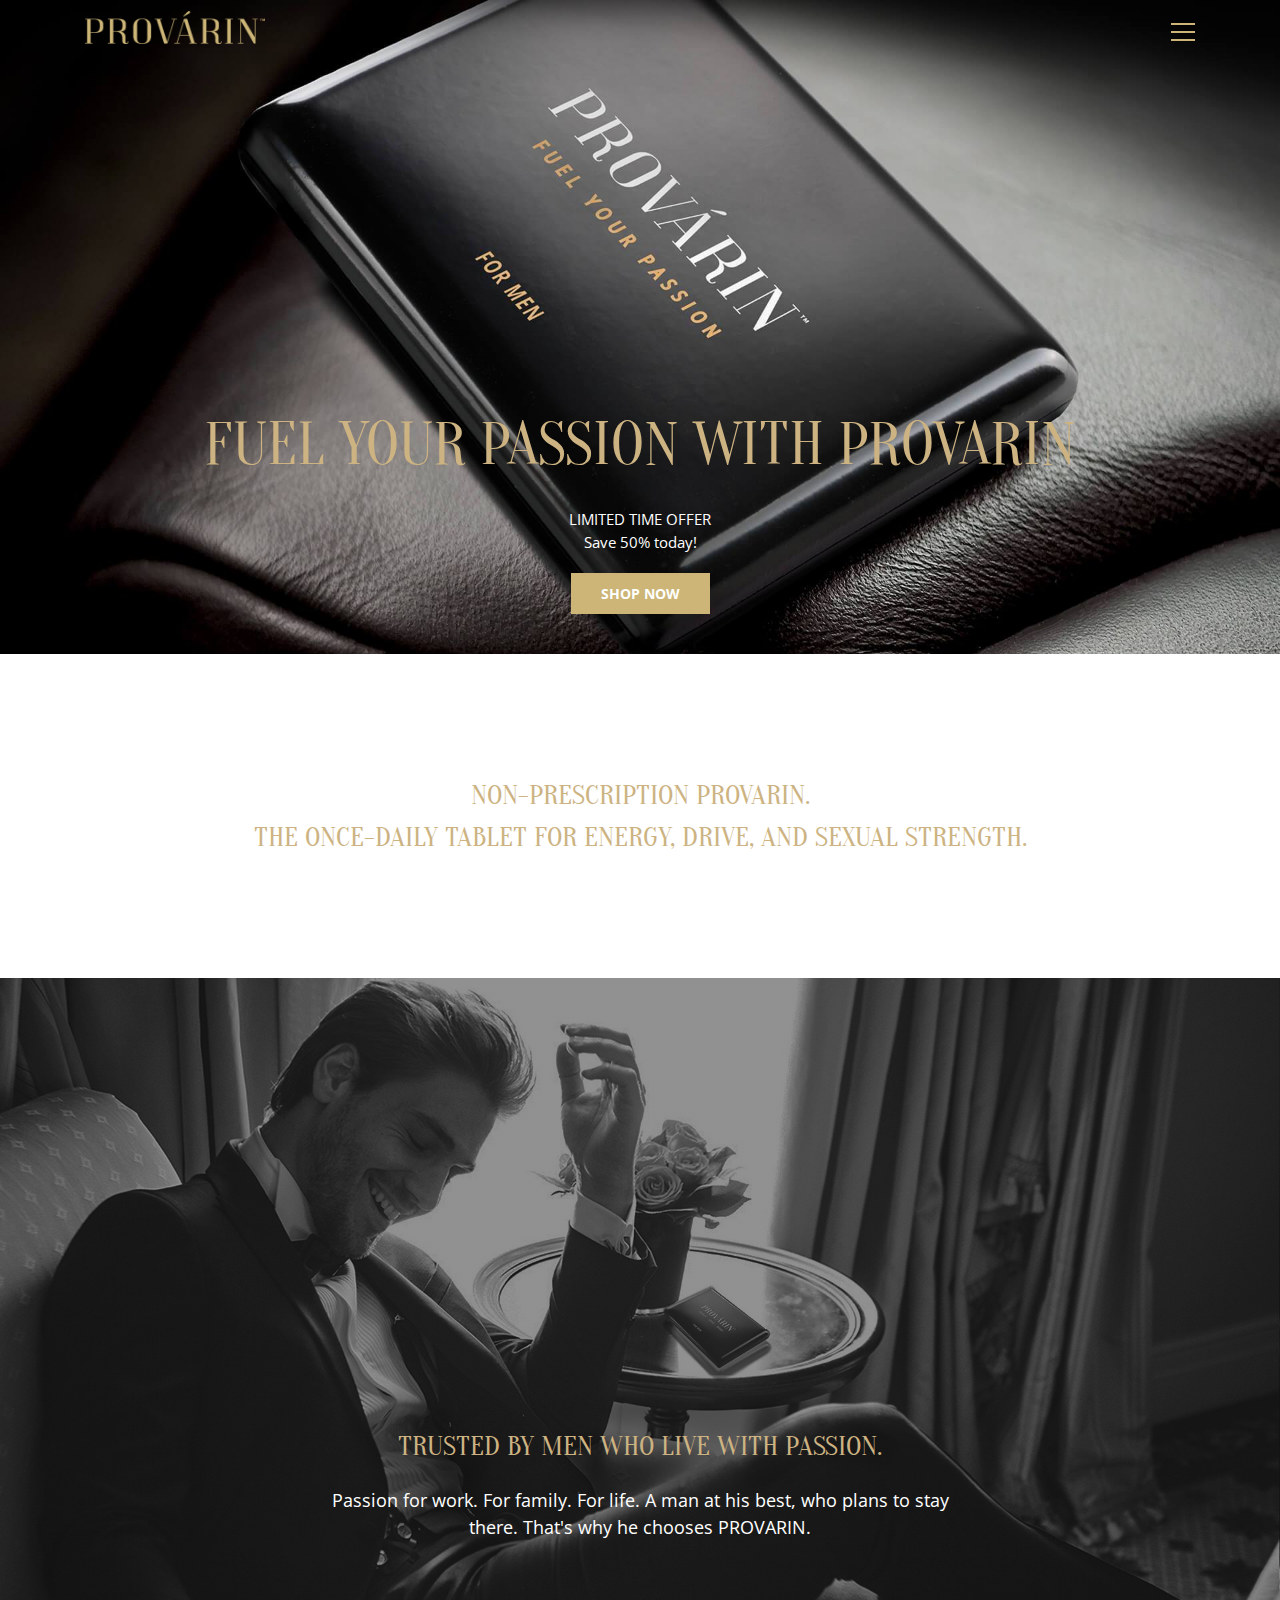
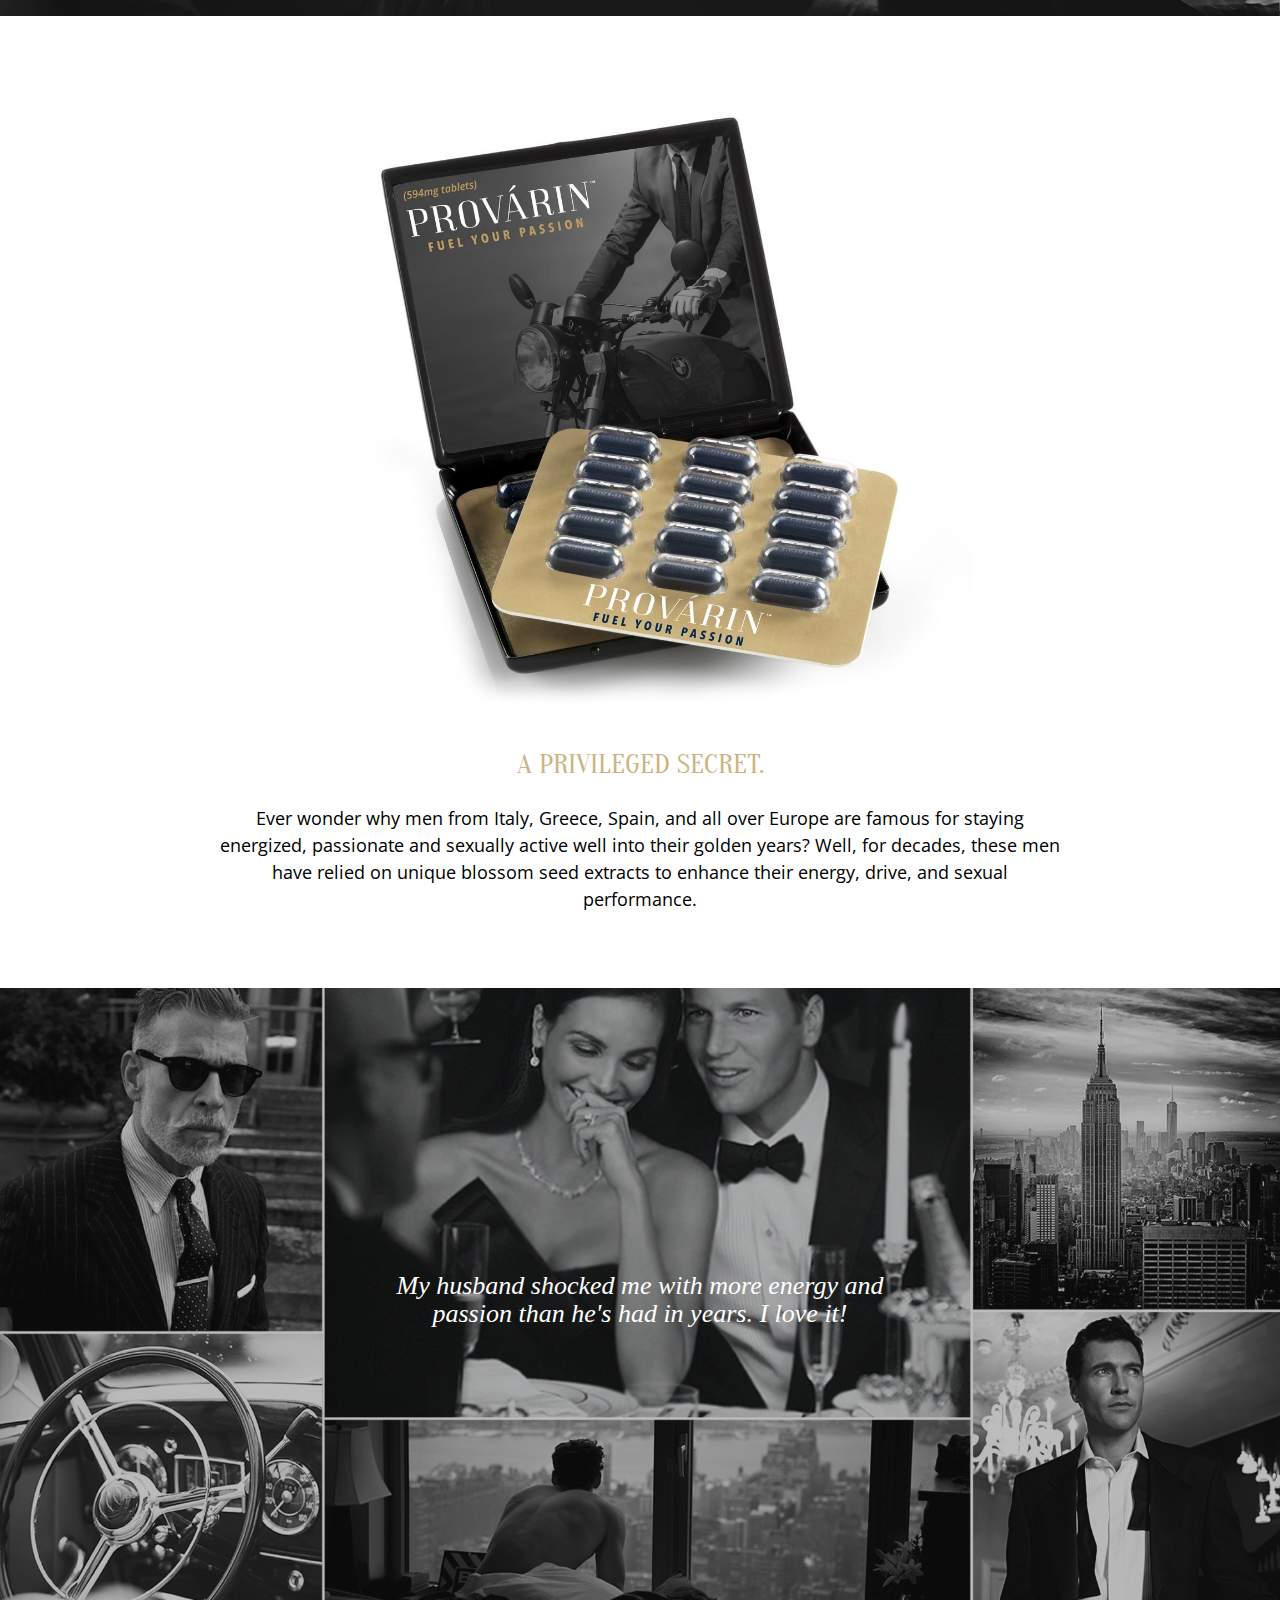
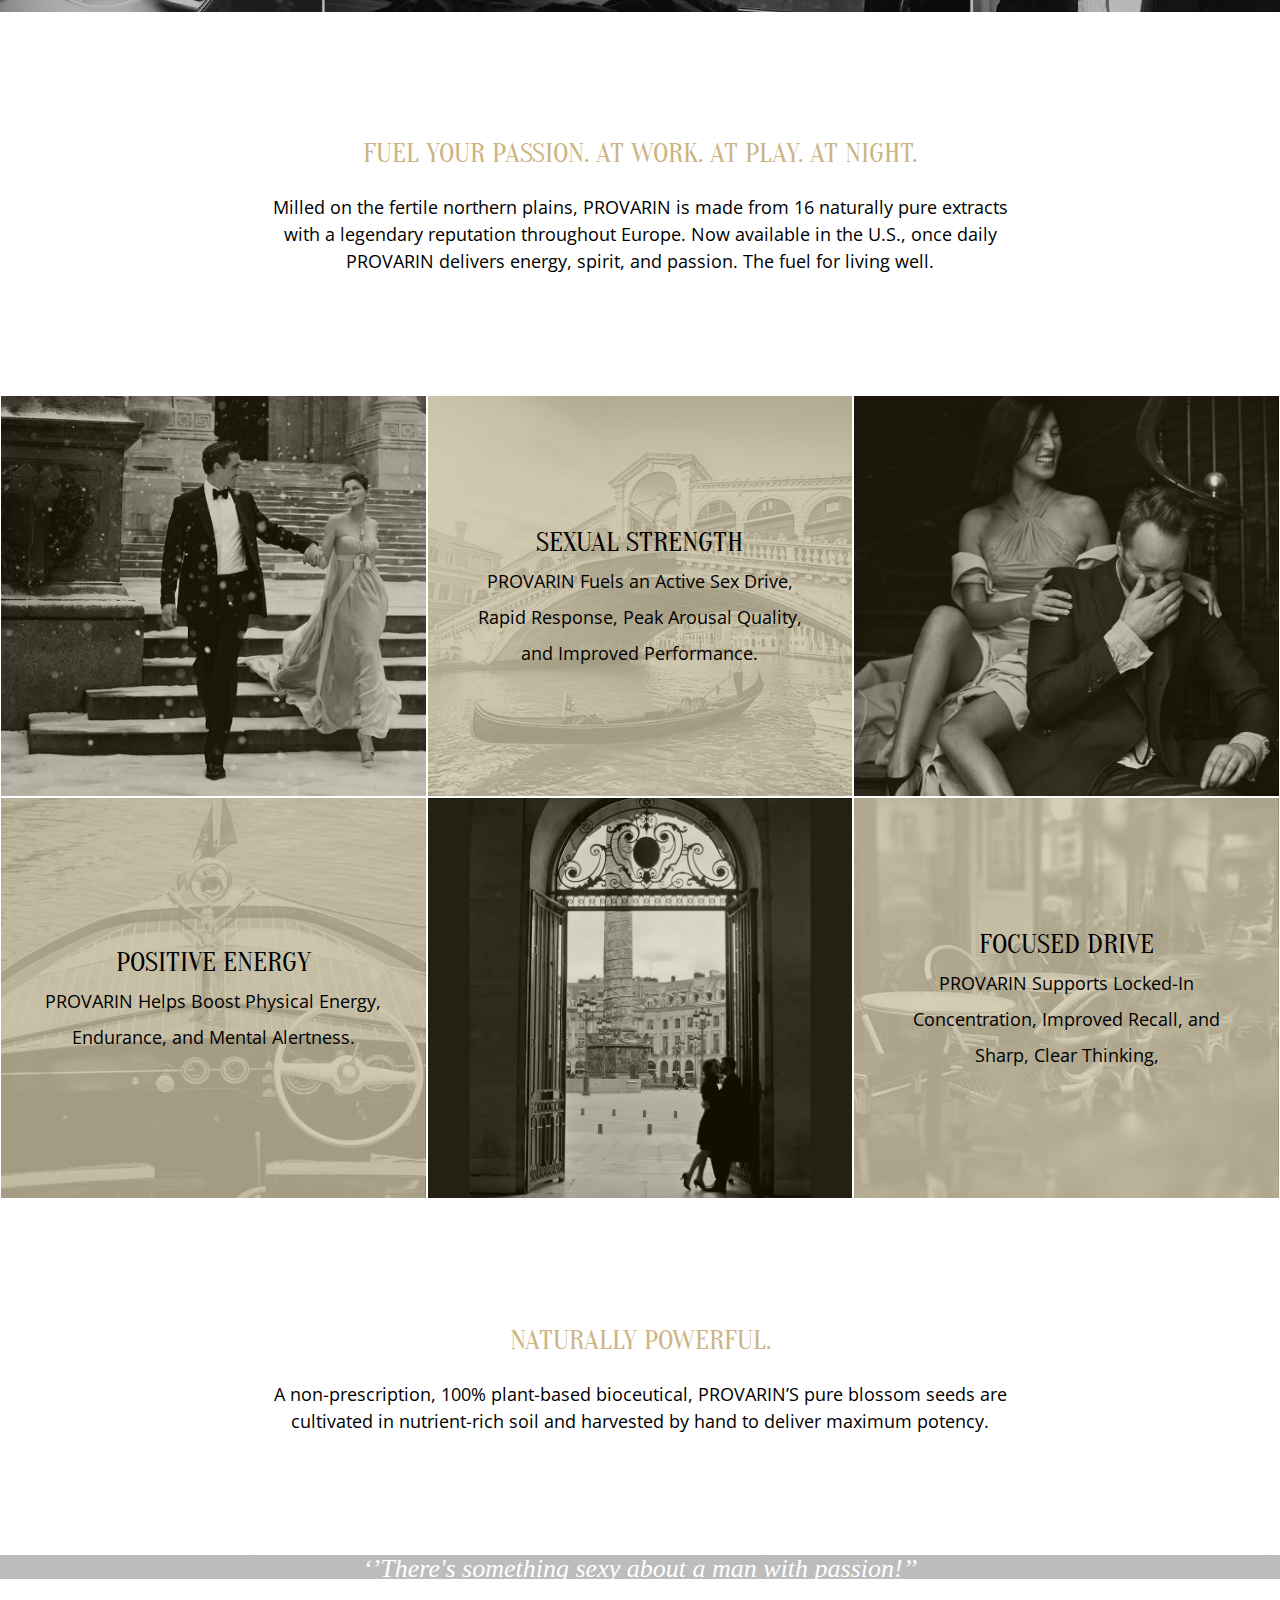
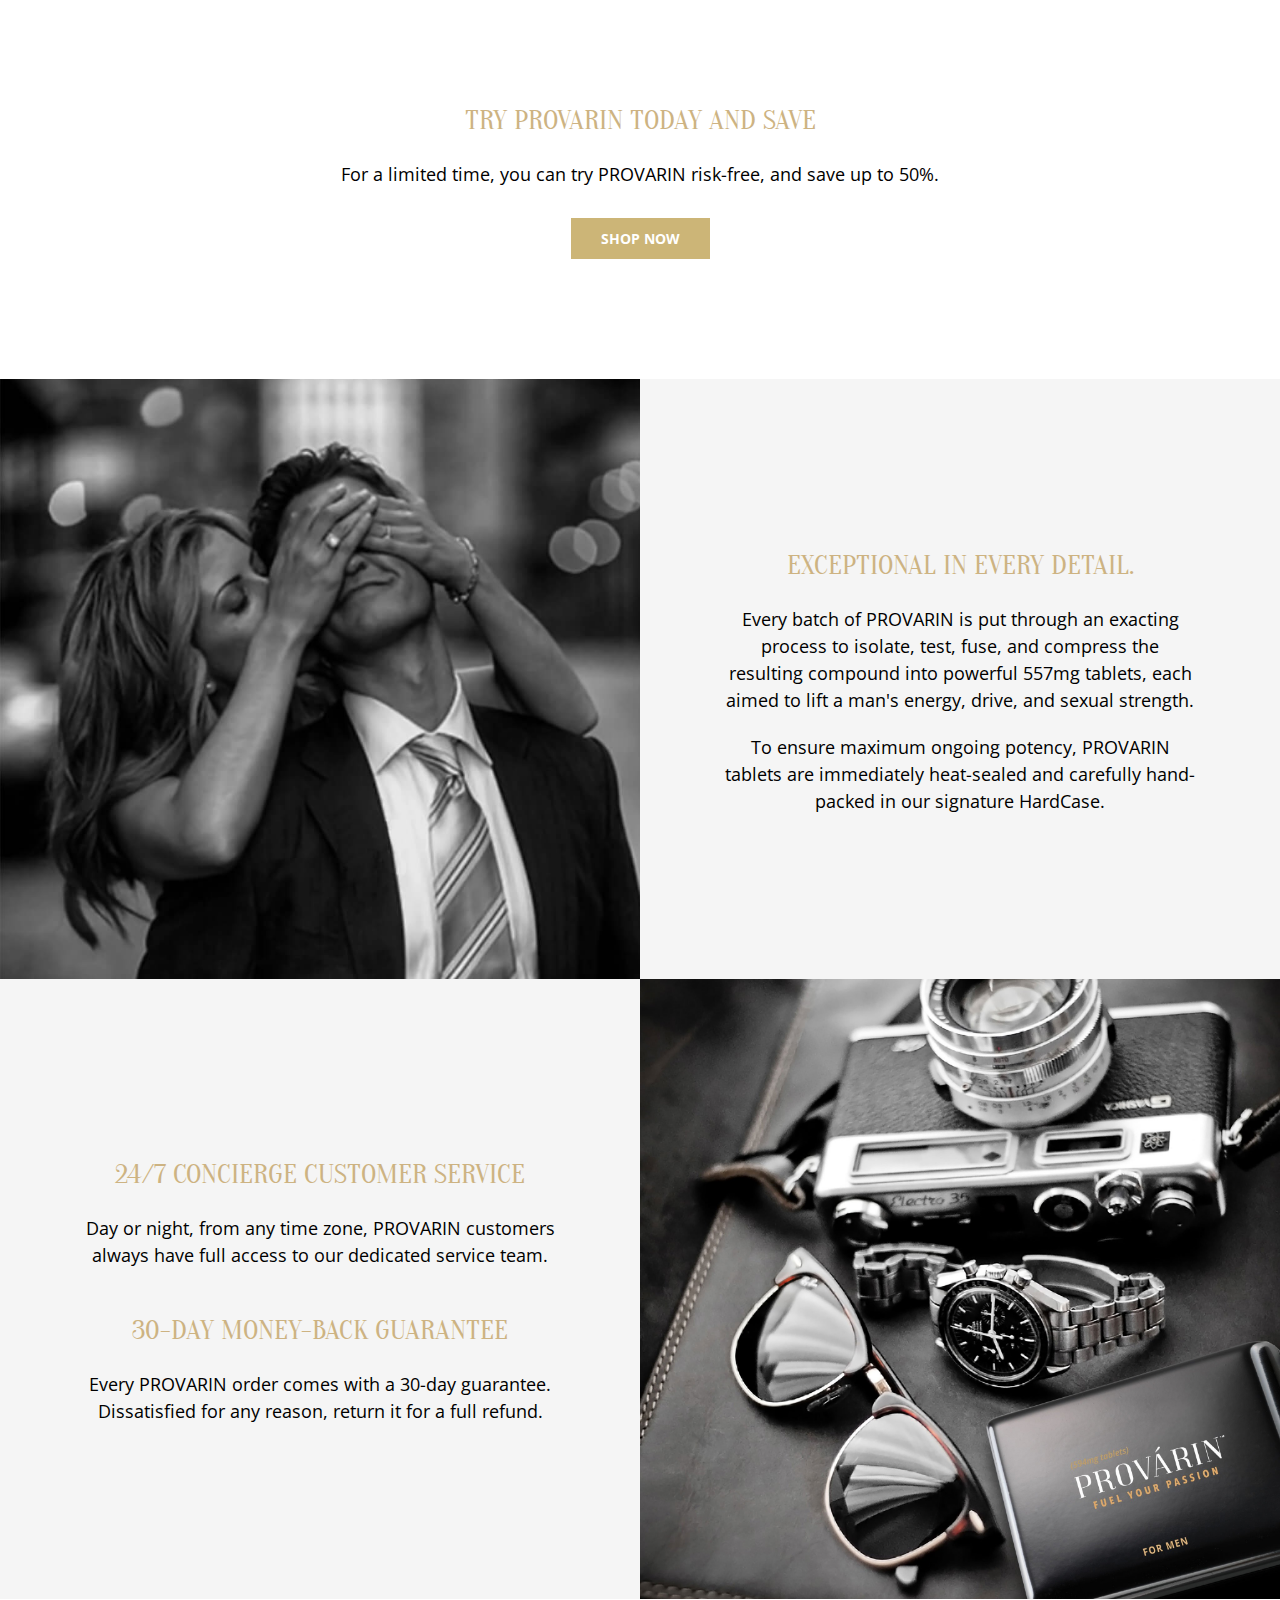
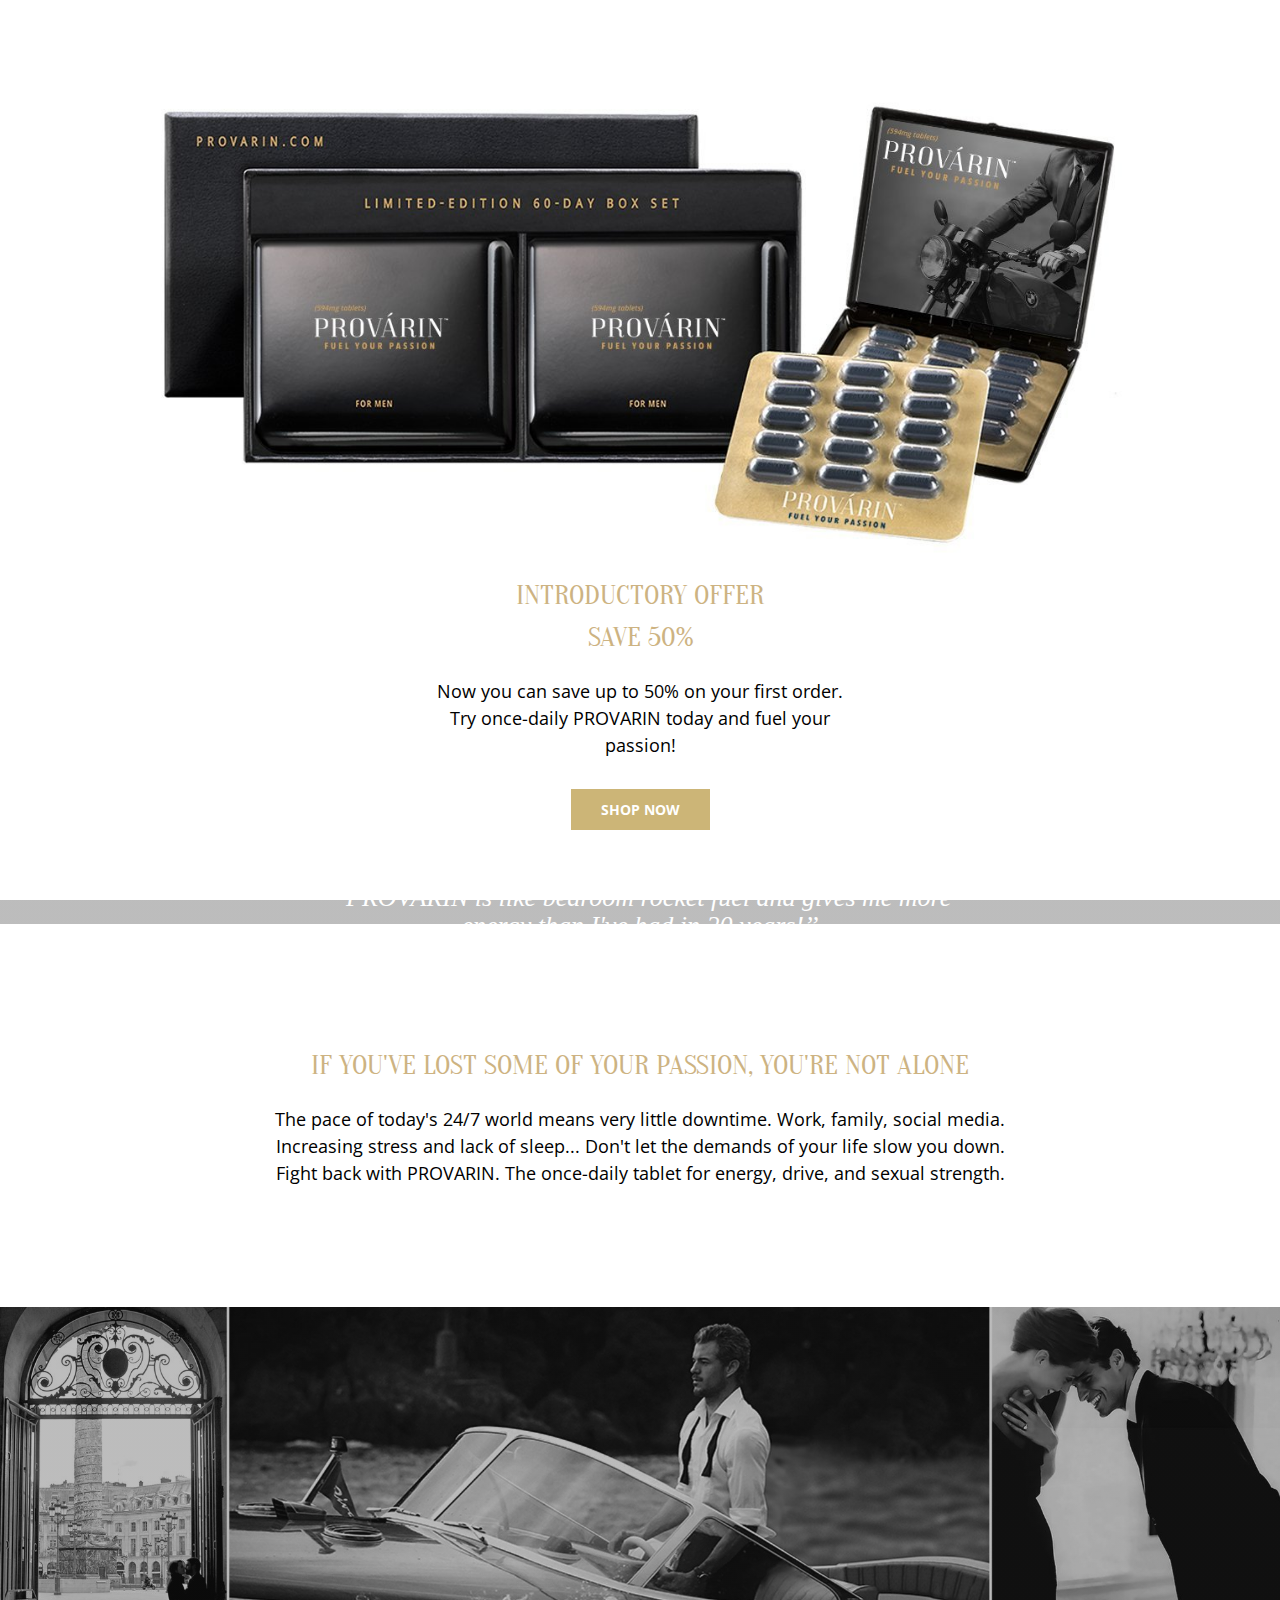
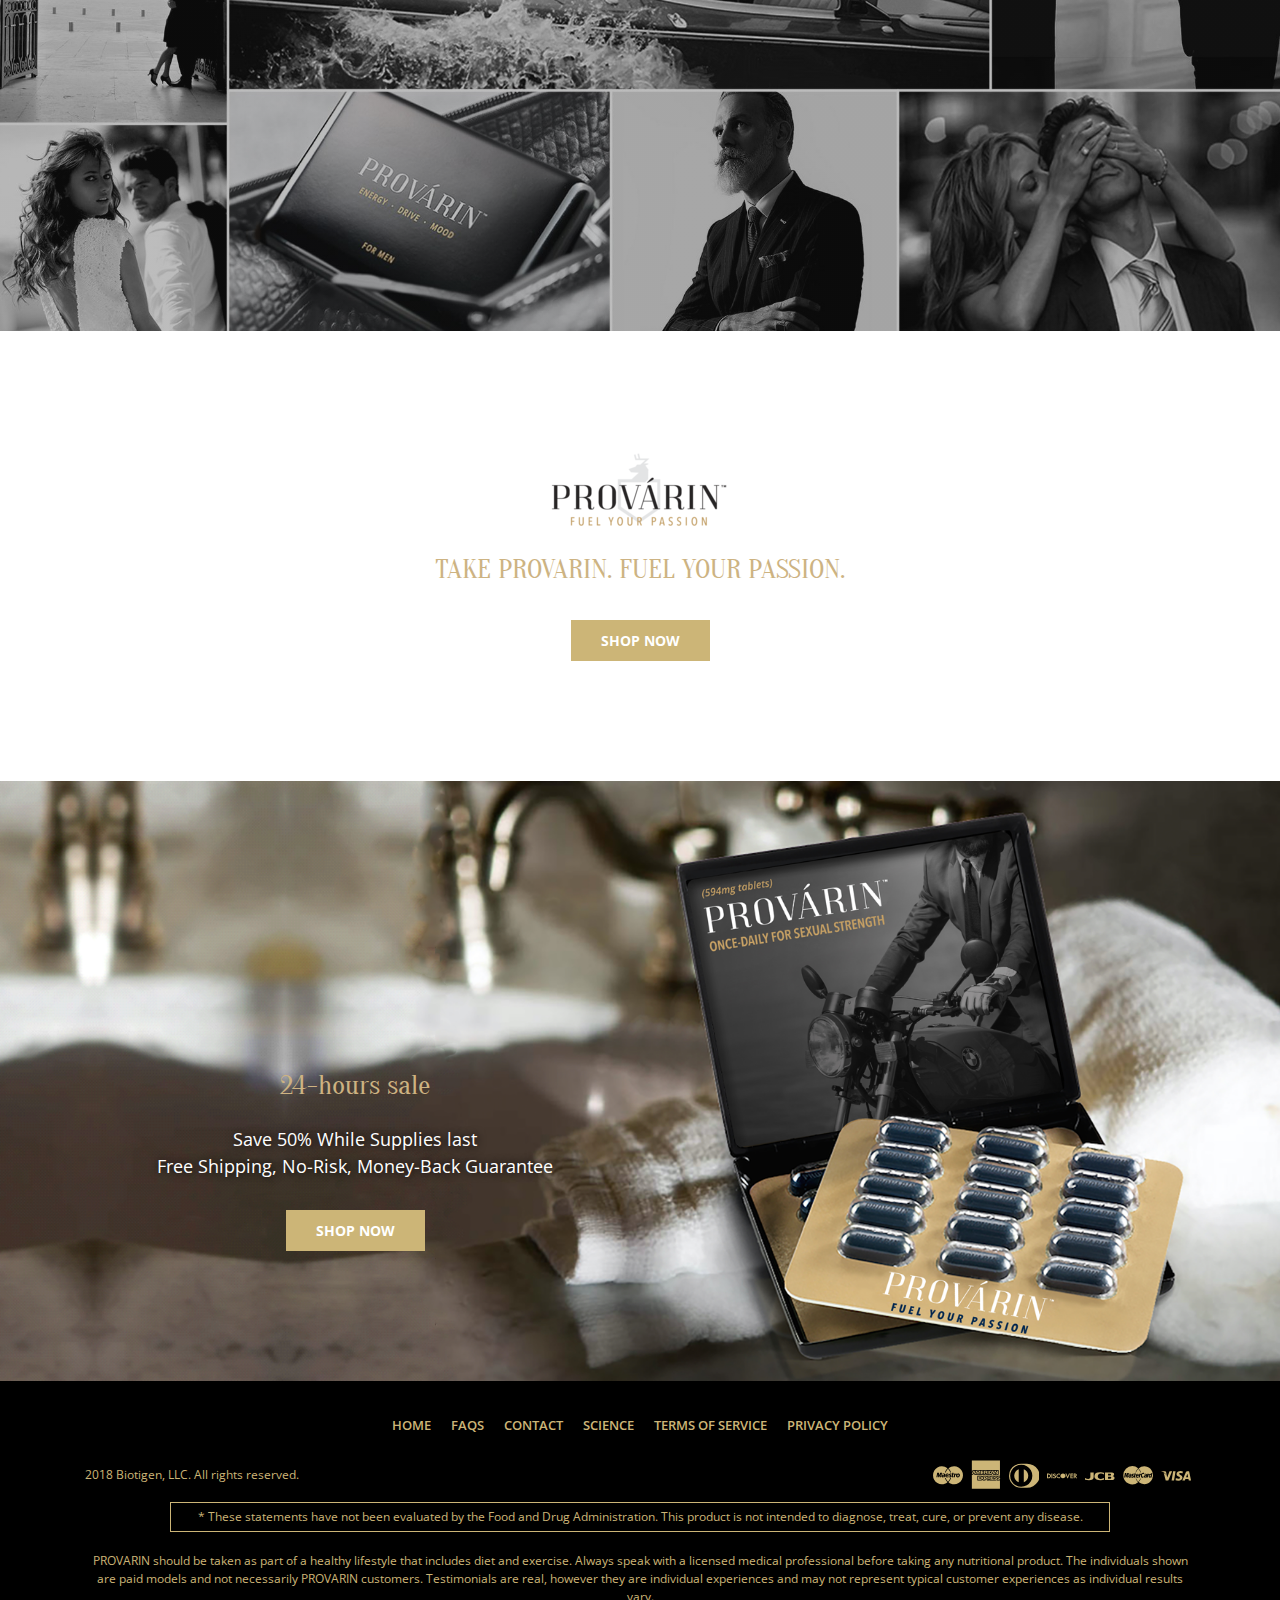
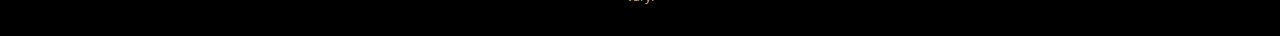
==== commit 3bc756a4: "final changes" ====
--- a/index.html
+++ b/index.html
@@ -30,10 +30,10 @@
 					<a href="index.html">HOME</a>
 				</li>
 				<li>
-					<a href="#faq">FAQS</a>
-				</li>
-				<li>
-					<a href="#contact">CONTACT</a>
+					<a href="faq.html">FAQS</a>
+				</li>
+				<li>
+					<a href="contact.html">CONTACT</a>
 				</li>
 				
 			</ul>
@@ -161,9 +161,9 @@
 
 <!-- --------------------start image section------------------- -->
 <section class="image-section image-section--brown">
-	<img src="img/bg-5.png" alt="">
-	
-		<div class="quote"><div class="quote-wrapper">‘’There's something sexy about a man with passion!’’</div>
+	<img src="img/img-12.png" alt="">
+	
+		<div class="quote"><div class="quote-wrapper quote-wrapper--women">‘’There's something sexy about a man with passion!’’</div>
 	</div>
 	
 </section>
@@ -243,7 +243,7 @@
 
 <!-- --------------------start image section------------------- -->
 <section class="image-section image-section--brown">
-	<img src="img/bg-4.jpg" alt="">
+	<img src="img/mot-2.png" alt="">
 	
 		<div class="quote"><div class="quote-wrapper">‘’PROVARIN is like bedroom rocket fuel and gives me more energy than I've had in 20 years!’’</div>
 	</div>
@@ -271,139 +271,19 @@
 </section>
 <!-- --------------------end image section------------------- -->
 
-<!-----------------------start faq-section------------- -->
-<section class="white-section" id="faq">
-	<div class="container">
-		<div class="faq__item">
-			<h2>FREQUENTLY ASKED QUESTION</h2>
-			<div class="faq__open-close">
-				<div class="faq__row"></div>
-				<div class="faq__row"></div>
-			</div>
-			<div class="faq__item-content">
-
-			<div class="faq__sub-item">
-			<h3>WHAT IS PROVARIN?</h3>
-			<div class="faq__open-close-sub">
-				<div class="faq__row-sub"></div>
-				<div class="faq__row-sub"></div>
-			</div>
-			<div class="faq__item-text">
-			PROVARIN is a non-prescription,100% plant-based bioceutical that fuels physical energy, clear thinking, and sexual strength. Drug-free and non-synthetic, PROVARIN is also gluten-free and contains no genetically modified organisms (GMOs).
-		</div>
-		</div>
-
-		<div class="faq__sub-item">
-			<h3>HOW DOES PROVARIN WORK?</h3>
-			<div class="faq__open-close-sub">
-				<div class="faq__row-sub"></div>
-				<div class="faq__row-sub"></div>
-			</div>
-			<div class="faq__item-text">
-			Once-daily PROVARIN works by addressing all 3 essential men's health bio-drivers responsible for physical and sexual decline symptoms: testosterone, blood ﬂow, and metabolism.
-		</div>
-		</div>
-
-		<div class="faq__sub-item">
-			<h3>HOW DOES PROVARIN WORK?</h3>
-			<div class="faq__open-close-sub">
-				<div class="faq__row-sub"></div>
-				<div class="faq__row-sub"></div>
-			</div>
-			<div class="faq__item-text">
-			Take one PROVARIN tablet daily with or without food. Do not take PROVARIN with any liquid that may be difficult to swallow. Take PROVARIN for no less than 30 days to see desired eﬀects. For best results, PROVARIN should be part of a daily routine that incorporates a healthy diet and exercise to maintain full benefits and strengthen results.
-		</div>
-		</div>
-
-		<div class="faq__sub-item">
-			<h3>HOW LONG WILL IT TAKE TO SEE RESULTS WITH PROVARIN?</h3>
-			<div class="faq__open-close-sub">
-				<div class="faq__row-sub"></div>
-				<div class="faq__row-sub"></div>
-			</div>
-			<div class="faq__item-text">
-			PROVARIN begins to work immediately and builds up in your system over time. Most men report improvements in a 2-3 weeks and see optimal results within 3 months. To maintain and strengthen results, continue to take PROVARIN daily, along with practicing healthy diet and lifestyle habits.
-		</div>
-		</div>
-
-		<div class="faq__sub-item">
-			<h3>DO I NEED A PRESCRIPTION FOR PROVARIN?</h3>
-			<div class="faq__open-close-sub">
-				<div class="faq__row-sub"></div>
-				<div class="faq__row-sub"></div>
-			</div>
-			<div class="faq__item-text">
-			PROVARIN is a clinical-grade dietary supplement available now without a prescription. Made from select, plant-based extracts, PROVARIN is manufactured in full compliance with the dietary supplement regulations set forth by the U.S Food and Drug Administration (FDA).
-		</div>
-		</div>
-
-		<div class="faq__sub-item">
-			<h3>DOES PROVARIN HAVE ANY SIDE EFFECTS?</h3>
-			<div class="faq__open-close-sub">
-				<div class="faq__row-sub"></div>
-				<div class="faq__row-sub"></div>
-			</div>
-			<div class="faq__item-text">
-			There have been no reported side eﬀects from taking PROVARIN. However, it is always possible, as with any food or supplement, that someone could have an adverse reaction. If this happens, stop taking PROVARIN and consult a medical professional.
-		</div>
-		</div>
-
-		<div class="faq__sub-item">
-			<h3>WHAT IS PROVARIN?</h3>
-			<div class="faq__open-close-sub">
-				<div class="faq__row-sub"></div>
-				<div class="faq__row-sub"></div>
-			</div>
-			<div class="faq__item-text">
-			PROVARIN is a non-prescription,100% plant-based bioceutical that fuels physical energy, clear thinking, and sexual strength. Drug-free and non-synthetic, PROVARIN is also gluten-free and contains no genetically modified organisms (GMOs).
-		</div>
-		</div>
-
-		<div class="faq__sub-item">
-			<h3>WHAT INGREDIENTS ARE IN PROVARIN?</h3>
-			<div class="faq__open-close-sub">
-				<div class="faq__row-sub"></div>
-				<div class="faq__row-sub"></div>
-			</div>
-			<div class="faq__item-text">
-			PROVARIN contains 557mg of select, plant-sourced ingredients, including Oat straw extract, beet root extract, saw palmetto berry, kale leaf, fenugreek seed extract, L-citrulline malate, grape seed extract, hawthorn berry extract, pumpkin seed concentrate, Panax ginseng extract, flaxseed powder, Eurycoma longifolia root, nettle root extract, pygeum bark, flower pollen extract, and calcium.
-		</div>
-		</div>
-
-		<div class="faq__sub-item">
-			<h3>HOW LONG WILL IT TAKE TO RECEIVE MY ORDER?</h3>
-			<div class="faq__open-close-sub">
-				<div class="faq__row-sub"></div>
-				<div class="faq__row-sub"></div>
-			</div>
-			<div class="faq__item-text">
-			All PROVARIN orders are packaged discreetly, shipped USPS, and should arrive within 7-9 business days. Shipping is $8.95 to customers in the United States and $14.95 to customers in Canada. Rush shipping is also available for an additional $9.95 and your order should arrive in 3-5 business days.
-		</div>
-		</div>
-
-		<div class="faq__sub-item">
-			<h3>DOES PROVARIN COME WITH A MONEY-BACK GUARANTEE?</h3>
-			<div class="faq__open-close-sub">
-				<div class="faq__row-sub"></div>
-				<div class="faq__row-sub"></div>
-			</div>
-			<div class="faq__item-text">
-			Every PROVARIN order comes with a full 30-day money back guarantee. If unsatisfied for any reason, just call customer care at 1-800-348-8784 within 30 days of purchase to arrange a full refund.
-		</div>
-		</div>
-
-
-
-		</div>
-		</div>
-		
+<!-----------------------start white-section------------- -->
+<section class="white-section">
+	<div class="container">
+		<img src="img/logo2.png" alt="">
+		<h2>TAKE PROVARIN. FUEL YOUR PASSION.</h2>
+		<div class="button">
+	<a href="">SHOP NOW</a>
 </div>
 
 
 	</div>
 </section>
-<!-----------------------end faq-section------------- -->
-
+<!-----------------------end white-section------------- -->
 
 <!-----------------------start offer-section------------- -->
 <section class="offer-section">
@@ -423,48 +303,6 @@
 </section>
 <!-----------------------end offer-section------------- -->
 
-<!-----------------------start white-section------------- -->
-<section class="white-section white-section--blue">
-	<div class="container">
-		<img src="img/logo2.png" alt="">
-		<h2>TAKE PROVARIN. FUEL YOUR PASSION.</h2>
-		<div class="button">
-	<a href="">SHOP NOW</a>
-</div>
-
-
-	</div>
-</section>
-<!-----------------------end white-section------------- -->
-
-<!-----------------------start contact-section------------- -->
-<section class="contact white-section " id="contact">
-	<div class="container">
-	
-		<h2>CONTACT | INCREASE YOUR SEXUAL STRENGTH TODAY</h2>
-		<p>Provarin's Client Services team is available 24 hours a day, 7 days a week.
-</p>
-<p>
-Please fill out the message form below and an agent will get back to you shortly.</p>
-
-<form action="">
-	<div class="form__row">
-		<input type="text" placeholder="Name">
-		<input type="text" placeholder="Email">
-	</div>
-	<input type="text" placeholder="Phone">
-	<textarea name="" id="" cols="30" rows="10" placeholder="Message"></textarea>
-	<button type="submit" class="button">
-	<a href="">SHOP NOW</a>
-</button>
-</form>
-	
-
-
-	</div>
-</section>
-<!-----------------------end contact-section------------- -->
-
 <!-----------------------start footer------------- -->
 <footer class="footer">
 	<div class="container">
@@ -476,13 +314,18 @@
 				</a>
 			</li>
 				<li>
-					<a href="#faq">
+					<a href="faq.html">
 					FAQS 
 				</a>
 			</li>
 				<li>
-					<a href="#contact">
+					<a href="contact.html">
 						CONTACT
+					</a>
+				</li>
+				<li>
+					<a href="science.html">
+						SCIENCE
 					</a>
 				</li>
 				<li>
--- a/css/style.min.css
+++ b/css/style.min.css
@@ -1 +1 @@
-body{color:#000;font-family:"Open Sans",sans-serif;font-size:18px;font-weight:400;line-height:1.5}a{text-decoration:none}a:hover{text-decoration:none}h1{font-size:60px;color:#cdb382;font-family:"Oranienbaum",serif;text-align:center;font-weight:400}h2{color:#cdb382;font-family:"Oranienbaum",serif;text-align:center;font-weight:400;margin-bottom:0;font-size:32px}h3{color:#cdb382;font-family:"Oranienbaum",serif;font-weight:400;margin-bottom:0;font-size:18px;letter-spacing:1px}p{text-align:center;margin-bottom:0}.button{background:#ccb577;width:auto;display:inline-block}.button a{color:#fff;padding:10px 30px;font-weight:700;display:inline-block;font-size:14px}.header{background:url("../img/bg_header.jpg");background-repeat:no-repeat;background-size:cover;text-align:center;padding-top:570px;padding-bottom:70px}.header .button{margin-top:20px}.header__sub-title{padding-top:40px;text-transform:uppercase}.header__sub-title,.header__text{font-size:16px;color:#fff}.sticky-header{position:fixed;width:100%;padding:20px 0;-webkit-transition:all 0.5s;-o-transition:all 0.5s;transition:all 0.5s;z-index:999}.sticky-header .container{display:-webkit-box;display:-ms-flexbox;display:flex;-webkit-box-pack:justify;-ms-flex-pack:justify;justify-content:space-between;-webkit-box-align:center;-ms-flex-align:center;align-items:center}.logo{cursor:pointer}.logo img{width:180px;position:relative;top:-4px}.menu-button{cursor:pointer;-webkit-transition:all 0.5s;-o-transition:all 0.5s;transition:all 0.5s}.menu-button__item{width:24px;height:2px;background:#ccb577;margin-bottom:6px;-webkit-transition:all 0.3s;-o-transition:all 0.3s;transition:all 0.3s}.menu-button__item:last-child{margin-bottom:0}.menu-button.active .menu-button__item:first-child{-webkit-transform:rotate(-45deg);-ms-transform:rotate(-45deg);transform:rotate(-45deg);position:relative;top:8px}.menu-button.active .menu-button__item:nth-child(2){display:none}.menu-button.active .menu-button__item:last-child{-webkit-transform:rotate(45deg);-ms-transform:rotate(45deg);transform:rotate(45deg)}.sticky-header.active{background:#000}.sticky-header.sticky{background:rgba(0,0,0,0.85)}.menu{position:fixed;background:#fff;width:100%;height:100vh;min-height:100vh;left:0;top:72px;text-align:center;display:none;-webkit-box-pack:center;-ms-flex-pack:center;justify-content:center;-webkit-box-align:center;-ms-flex-align:center;align-items:center}.menu ul{list-style:none;padding-left:0;position:relative;top:-72px}.menu li{margin:25px 0}.menu a{color:#cdb382;font-weight:700;font-size:24px}.menu.active{display:-webkit-box;display:-ms-flexbox;display:flex}.white-section{padding:120px 0;display:-webkit-box;display:-ms-flexbox;display:flex;-webkit-box-align:center;-ms-flex-align:center;align-items:center}.white-section .container{display:-webkit-box;display:-ms-flexbox;display:flex;-webkit-box-orient:vertical;-webkit-box-direction:normal;-ms-flex-direction:column;flex-direction:column;-webkit-box-align:center;-ms-flex-align:center;align-items:center}.white-section p{max-width:750px;margin:0 auto;margin-top:20px}.white-section .button{margin-top:30px}.white-section img{margin-bottom:20px}.white-section--blue{background:#f0f0f0}.hero-section{min-height:866px;display:-webkit-box;display:-ms-flexbox;display:flex;-webkit-box-align:end;-ms-flex-align:end;align-items:flex-end;padding-bottom:75px;background:-webkit-gradient(linear, left top, left bottom, from(rgba(35,35,35,0.5)), to(rgba(35,35,35,0.5))),url("../img/man.jpg");background:-o-linear-gradient(rgba(35,35,35,0.5), rgba(35,35,35,0.5)),url("../img/man.jpg");background:linear-gradient(rgba(35,35,35,0.5), rgba(35,35,35,0.5)),url("../img/man.jpg");background-size:100%;background-repeat:no-repeat}.hero-section h2{margin-bottom:20px}.hero-section p{color:#fff;max-width:670px;margin:0 auto}.secret{padding:50px 0;padding-bottom:75px}.secret img{max-width:70%;display:block;margin:0 auto}.secret p{max-width:850px;margin:0 auto}.secret h2{margin-bottom:20px}.image-section{position:relative}.image-section img{width:100%}.image-section .quote{position:absolute;top:50%;color:#fff;text-align:center;left:50%;-webkit-transform:translate(-50%, -50%);-ms-transform:translate(-50%, -50%);transform:translate(-50%, -50%);font-size:26px;font-family:"Old Standard TT",serif;font-style:italic;line-height:1.1}.image-section .quote{height:100%;width:100%;max-width:100%;display:-webkit-box;display:-ms-flexbox;display:flex;-webkit-box-align:center;-ms-flex-align:center;align-items:center;background:-webkit-gradient(linear, left top, left bottom, from(rgba(35,35,35,0.3)), to(rgba(35,35,35,0.3)));background:-o-linear-gradient(rgba(35,35,35,0.3), rgba(35,35,35,0.3));background:linear-gradient(rgba(35,35,35,0.3), rgba(35,35,35,0.3))}.image-section .quote .quote-wrapper{max-width:500px;display:block;margin:0 auto}.image-section--brown .quote{background:transparent}.image-section--brown .quote .quote-wrapper{max-width:650px}.advantage .row{max-width:100%;padding:0;margin:0}.advantage .col-lg-4{padding:0}.advantage .col-lg-4 h2{color:#000}.advantage .col-lg-4 p{max-width:348px;line-height:2;margin:0 auto}.advantage .advantage__item{padding:10px;display:-webkit-box;display:-ms-flexbox;display:flex;-webkit-box-orient:vertical;-webkit-box-direction:normal;-ms-flex-direction:column;flex-direction:column;-webkit-box-pack:center;-ms-flex-pack:center;justify-content:center;height:475px;padding:1px;background:-webkit-gradient(linear, left top, left bottom, from(rgba(92,69,5,0.2)), to(rgba(92,69,5,0.2))),url("../img/1.jpg");background:-o-linear-gradient(rgba(92,69,5,0.2), rgba(92,69,5,0.2)),url("../img/1.jpg");background:linear-gradient(rgba(92,69,5,0.2), rgba(92,69,5,0.2)),url("../img/1.jpg");background-size:cover;background-position:top center;background-repeat:no-repeat;margin:1px}.advantage .col-lg-4:nth-child(2) .advantage__item{background:-webkit-gradient(linear, left top, left bottom, from(rgba(204,193,163,0.8)), to(rgba(204,193,163,0.8))),url("../img/2.jpg");background:-o-linear-gradient(rgba(204,193,163,0.8), rgba(204,193,163,0.8)),url("../img/2.jpg");background:linear-gradient(rgba(204,193,163,0.8), rgba(204,193,163,0.8)),url("../img/2.jpg");background-size:cover;background-position:top center;background-repeat:no-repeat}.advantage .col-lg-4:nth-child(3) .advantage__item{background:-webkit-gradient(linear, left top, left bottom, from(rgba(92,69,5,0.2)), to(rgba(92,69,5,0.2))),url("../img/3.jpg");background:-o-linear-gradient(rgba(92,69,5,0.2), rgba(92,69,5,0.2)),url("../img/3.jpg");background:linear-gradient(rgba(92,69,5,0.2), rgba(92,69,5,0.2)),url("../img/3.jpg");background-size:cover;background-position:top center;background-repeat:no-repeat}.advantage .col-lg-4:nth-child(4) .advantage__item{background:-webkit-gradient(linear, left top, left bottom, from(rgba(204,193,163,0.8)), to(rgba(204,193,163,0.8))),url("../img/4.jpg");background:-o-linear-gradient(rgba(204,193,163,0.8), rgba(204,193,163,0.8)),url("../img/4.jpg");background:linear-gradient(rgba(204,193,163,0.8), rgba(204,193,163,0.8)),url("../img/4.jpg");background-size:cover;background-position:top center;background-repeat:no-repeat}.advantage .col-lg-4:nth-child(5) .advantage__item{background:-webkit-gradient(linear, left top, left bottom, from(rgba(92,69,5,0.2)), to(rgba(92,69,5,0.2))),url("../img/5.jpg");background:-o-linear-gradient(rgba(92,69,5,0.2), rgba(92,69,5,0.2)),url("../img/5.jpg");background:linear-gradient(rgba(92,69,5,0.2), rgba(92,69,5,0.2)),url("../img/5.jpg");background-size:cover;background-position:top center;background-repeat:no-repeat}.advantage .col-lg-4:nth-child(6) .advantage__item{background:-webkit-gradient(linear, left top, left bottom, from(rgba(204,193,163,0.8)), to(rgba(204,193,163,0.8))),url("../img/6.jpg");background:-o-linear-gradient(rgba(204,193,163,0.8), rgba(204,193,163,0.8)),url("../img/6.jpg");background:linear-gradient(rgba(204,193,163,0.8), rgba(204,193,163,0.8)),url("../img/6.jpg");background-size:cover;background-position:top center;background-repeat:no-repeat}.services .row{max-width:100%;padding:0;margin:0}.services .col-md-6{padding:0;background-color:whitesmoke}.services .col-md-6 .services__item{min-height:750px;display:-webkit-box;display:-ms-flexbox;display:flex;-webkit-box-orient:vertical;-webkit-box-direction:normal;-ms-flex-direction:column;flex-direction:column;-webkit-box-pack:center;-ms-flex-pack:center;justify-content:center;background-position:center;background-size:cover;background-repeat:no-repeat}.services .col-md-6:nth-child(1) .services__item{background:url("../img/bg-6.png");background-size:cover}.services .col-md-6:nth-child(4) .services__item{background:url("../img/banner4.jpg");min-height:620px;background-position:center;background-size:cover}.services .col-md-6:nth-child(3) .services__item{min-height:620px}.services .col-md-6:nth-child(3) .services__item p:nth-child(2){margin-bottom:40px}.services p{max-width:470px;margin:0 auto;margin-top:20px}.intro-offer{padding:70px 0}.intro-offer img{width:100%}.intro-offer .container{display:-webkit-box;display:-ms-flexbox;display:flex;-webkit-box-orient:vertical;-webkit-box-direction:normal;-ms-flex-direction:column;flex-direction:column;-webkit-box-align:center;-ms-flex-align:center;align-items:center}.intro-offer .button{margin-top:30px}.intro-offer p{max-width:434px;margin-top:20px}.offer-section{background:url("../img/offer-bg.png");min-height:820px;background-size:cover;display:-webkit-box;display:-ms-flexbox;display:flex;-webkit-box-align:end;-ms-flex-align:end;align-items:flex-end;padding-bottom:130px}.offer-section .col-md-6{display:-webkit-box;display:-ms-flexbox;display:flex;-webkit-box-orient:vertical;-webkit-box-direction:normal;-ms-flex-direction:column;flex-direction:column;-webkit-box-align:center;-ms-flex-align:center;align-items:center}.offer-section .col-md-6 .button{margin-top:30px}.offer-section .col-md-6 p{color:#fff;text-shadow:#000 1px 0 8px}.offer-section .col-md-6 h2{margin-bottom:20px}.faq__item,.faq__sub-item{background-color:#f0f0f0;width:100%;border:1px solid #ccb577;padding:18px;position:relative;cursor:pointer}.faq__row,.faq__row-sub{height:1px;background:#ccb577;width:10px}.faq__row:last-child,.faq__row-sub:last-child{-webkit-transform:rotate(90deg);-ms-transform:rotate(90deg);transform:rotate(90deg);position:relative;top:-1px}.faq__open-close,.faq__open-close-sub{cursor:pointer;right:18px;top:42px;position:absolute}.faq__item-content{display:none}.faq__item.active{background:#fff}.faq__item.active h2{margin-bottom:20px}.faq__item.active .faq__item-content{display:block}.faq__item.active .faq__row:last-child{display:none}.faq__item-text{margin-top:10px}.faq__sub-item .faq__open-close-sub{top:30px}.faq__sub-item .faq__item-text{display:none}.faq__sub-item.active{background:#fff}.faq__sub-item.active .faq__item-text{display:block}.faq__sub-item.active .faq__row-sub:last-child{display:none}.footer{background:#000;color:#ccb577;padding:30px 0;font-size:12px}.footer a{color:#ccb577;font-weight:600;font-size:13px}.footer a:hover{opacity:0.5}.footer__menu ul{display:-webkit-box;display:-ms-flexbox;display:flex;-webkit-box-pack:center;-ms-flex-pack:center;justify-content:center;list-style:none;-ms-flex-wrap:wrap;flex-wrap:wrap;padding-left:0}.footer__menu ul li{padding:5px 10px}.footer__copy-wrapper{display:-webkit-box;display:-ms-flexbox;display:flex;-webkit-box-pack:justify;-ms-flex-pack:justify;justify-content:space-between;-webkit-box-align:center;-ms-flex-align:center;align-items:center;-ms-flex-wrap:wrap;flex-wrap:wrap}.footer__copy-wrapper .footer__payment{display:-webkit-box;display:-ms-flexbox;display:flex;-webkit-box-align:center;-ms-flex-align:center;align-items:center}.footer__copy-wrapper img{width:30px;margin:0 4px}.footer__warning{text-align:center;border:1px solid #ccb577;padding:5px 5px;margin:10px auto;margin-bottom:20px;max-width:940px}.footer__text{text-align:center}.terms-of-service{padding-top:120px;padding-bottom:60px}.terms-of-service .container{max-width:800px}.terms-of-service h2{margin-bottom:50px}.terms-of-service p{text-align:left;margin-bottom:30px;font-size:16px}.contact input{width:100%}.contact textarea{width:100%;border:1px solid #ccb577;margin-bottom:20px;background:#f0f0f0;height:160px;padding:15px 15px;font-size:14px}.contact .form__row{display:-webkit-box;display:-ms-flexbox;display:flex;display:flex;-webkit-box-pack:justify;-ms-flex-pack:justify;justify-content:space-between;width:100%}.contact .form__row input{width:48%}.contact input{height:44px;border:1px solid #ccb577;margin-bottom:20px;background:#f0f0f0;padding:0 15px;font-size:14px}.contact form{display:-webkit-box;display:-ms-flexbox;display:flex;-webkit-box-orient:vertical;-webkit-box-direction:normal;-ms-flex-direction:column;flex-direction:column;-webkit-box-align:center;-ms-flex-align:center;align-items:center;width:70%;margin-top:30px}.contact form button{border:none}@media only screen and (max-width: 1700px){.offer-section{min-height:700px}}@media only screen and (max-width: 1600px){.header{padding-top:415px;padding-bottom:40px}.header__sub-title{padding-top:20px}.hero-section{min-height:738px}.services .col-md-6 .services__item{min-height:650px}}@media only screen and (max-width: 1440px){.header{padding-top:400px}.header__sub-title{padding-top:10px}.hero-section{min-height:638px}.advantage .advantage__item{height:400px}.services .col-md-6 .services__item{min-height:600px}.offer-section{min-height:600px}}@media only screen and (max-width: 1200px){.header{padding-top:350px}.header__sub-title{padding-top:10px}h1{font-size:55px}.white-section{padding:80px}.hero-section{min-height:550px}.advantage .advantage__item{height:350px}.offer-section{min-height:500px;padding-bottom:50px}}@media only screen and (max-width: 992px){.header{padding-top:300px}.header__sub-title{padding-top:0px}h1{font-size:45px}h2{font-size:24px}.white-section{padding:60px 0}.hero-section{min-height:450px}.image-section .quote{font-size:24px;height:100%;width:100%;max-width:100%;display:-webkit-box;display:-ms-flexbox;display:flex;-webkit-box-align:center;-ms-flex-align:center;align-items:center;background:-webkit-gradient(linear, left top, left bottom, from(rgba(35,35,35,0.6)), to(rgba(35,35,35,0.6)));background:-o-linear-gradient(rgba(35,35,35,0.6), rgba(35,35,35,0.6));background:linear-gradient(rgba(35,35,35,0.6), rgba(35,35,35,0.6))}.image-section .quote .quote-wrapper{width:460px;display:block;margin:0 auto}.image-section--brown .quote{background:transparent}.advantage .col-lg-4:nth-child(1){-webkit-box-ordinal-group:2;-ms-flex-order:1;order:1}.advantage .col-lg-4:nth-child(2){-webkit-box-ordinal-group:3;-ms-flex-order:2;order:2}.advantage .col-lg-4:nth-child(3){-webkit-box-ordinal-group:5;-ms-flex-order:4;order:4}.advantage .col-lg-4:nth-child(4){-webkit-box-ordinal-group:4;-ms-flex-order:3;order:3}.advantage .col-lg-4:nth-child(5){-webkit-box-ordinal-group:6;-ms-flex-order:5;order:5}.advantage .col-lg-4:nth-child(6){-webkit-box-ordinal-group:7;-ms-flex-order:6;order:6}.services .col-md-6 .services__item{min-height:500px}.services p{max-width:90%}.services .col-md-6:nth-child(3) .services__item,.services .col-md-6:nth-child(4) .services__item{min-height:500px}.offer-section{min-height:400px}.faq__open-close{top:37px}.contact form{width:100%}}@media only screen and (max-width: 768px){body{font-size:16px}h1{font-size:35px;text-shadow:#000 1px 0 8px}.logo img{width:130px}.header{padding-top:300px;padding-bottom:50px}.header__sub-title,.header__text{font-size:14px}.menu{top:65px}.menu ul{top:-65px}.menu a{font-size:22px}.hero-section{min-height:390px}.hero-section h2{margin-bottom:5px}.secret{padding:30px 0;padding-bottom:30px}.secret h2{margin-bottom:5px}.services .col-md-6:nth-child(1){-webkit-box-ordinal-group:2;-ms-flex-order:1;order:1}.services .col-md-6:nth-child(2){-webkit-box-ordinal-group:3;-ms-flex-order:2;order:2}.services .col-md-6:nth-child(3){-webkit-box-ordinal-group:5;-ms-flex-order:4;order:4}.services .col-md-6:nth-child(4){-webkit-box-ordinal-group:4;-ms-flex-order:3;order:3}.services .col-md-6 .services__item{min-height:500px}.services .col-md-6:nth-child(3) .services__item,.services .col-md-6:nth-child(4) .services__item{min-height:500px}.services .col-md-6:nth-child(2) .services__item,.services .col-md-6:nth-child(3) .services__item{padding:30px 0}.intro-offer{padding:30px 0}.offer-section{min-height:300px;padding-bottom:0;-webkit-box-align:center;-ms-flex-align:center;align-items:center}.footer__copy-wrapper{-webkit-box-orient:vertical;-webkit-box-direction:normal;-ms-flex-direction:column;flex-direction:column}.footer__copy-wrapper .footer__copy{margin-bottom:20px}.footer__copy-wrapper .footer__payment{margin-bottom:10px}.terms-of-service{padding-top:100px}.terms-of-service h2{margin-bottom:30px}.contact form{width:100%}.contact form input{margin-bottom:10px}.contact form .form__row{-webkit-box-orient:vertical;-webkit-box-direction:normal;-ms-flex-direction:column;flex-direction:column}.contact form .form__row input{width:100%}}@media only screen and (max-width: 600px){.header{background-position:center}.hero-section{min-height:300px}.image-section .quote{font-size:22px;width:100%}.image-section .quote .quote-wrapper{max-width:90%}}@media only screen and (max-width: 575px){.advantage .col-lg-4:nth-child(1){-webkit-box-ordinal-group:2;-ms-flex-order:1;order:1}.advantage .col-lg-4:nth-child(2){-webkit-box-ordinal-group:3;-ms-flex-order:2;order:2}.advantage .col-lg-4:nth-child(3){-webkit-box-ordinal-group:4;-ms-flex-order:3;order:3}.advantage .col-lg-4:nth-child(4){-webkit-box-ordinal-group:5;-ms-flex-order:4;order:4}.advantage .col-lg-4:nth-child(5){-webkit-box-ordinal-group:6;-ms-flex-order:5;order:5}.advantage .col-lg-4:nth-child(6){-webkit-box-ordinal-group:7;-ms-flex-order:6;order:6}.services .col-md-6 .services__item{min-height:400px}.services .col-md-6:nth-child(3) .services__item,.services .col-md-6:nth-child(4) .services__item{min-height:400px}}@media only screen and (max-width: 520px){.header{padding-top:200px;padding-bottom:50px}.sticky-header{padding:15px 0}.menu{top:55px}.menu ul{top:-55px}}@media only screen and (max-width: 480px){h2{font-size:22px}.white-section{padding:30px 0}.white-section p{margin-top:5px}.hero-section{min-height:250px;background-size:120%;-webkit-box-align:end;-ms-flex-align:end;align-items:flex-end;padding-bottom:20px}.hero-section p{font-size:15px}.advantage .advantage__item{height:270px;margin:0}.white-section .button{margin-top:10px}.services .col-md-6 .services__item{min-height:300px}.services .col-md-6:nth-child(3) .services__item,.services .col-md-6:nth-child(4) .services__item{min-height:300px}.faq__open-close{top:33px;right:10px}}@media only screen and (max-width: 332px){h2{font-size:22px}}
+body{color:#000;font-family:"Open Sans",sans-serif;font-size:16px;font-weight:400;line-height:1.5}a{text-decoration:none}a:hover{text-decoration:none}h1{font-size:60px;color:#cdb382;font-family:"Oranienbaum",serif;text-align:center;font-weight:400}h2{color:#cdb382;font-family:"Oranienbaum",serif;text-align:center;font-weight:400;margin-bottom:0;font-size:28px}h3{color:#cdb382;font-family:avenir;font-weight:400;margin-bottom:0;font-size:16px;letter-spacing:1px}p{text-align:center;margin-bottom:0;font-size:18px}.button{background:#ccb577;width:auto;display:inline-block}.button a{color:#fff;padding:10px 30px;font-weight:700;display:inline-block;font-size:14px}.header{background:url("../img/bg_header.jpg");background-repeat:no-repeat;background-size:cover;text-align:center;padding-top:570px;padding-bottom:70px}.header .button{margin-top:20px}.header__sub-title{padding-top:40px;text-transform:uppercase}.header__sub-title,.header__text{font-size:15px;color:#fff}.sticky-header{position:fixed;width:100%;padding:15px 0;-webkit-transition:all 0.5s;-o-transition:all 0.5s;transition:all 0.5s;z-index:999}.sticky-header .container{display:-webkit-box;display:-ms-flexbox;display:flex;-webkit-box-pack:justify;-ms-flex-pack:justify;justify-content:space-between;-webkit-box-align:center;-ms-flex-align:center;align-items:center}.logo{cursor:pointer}.logo img{width:180px;position:relative;top:-4px}.menu-button{cursor:pointer;-webkit-transition:all 0.5s;-o-transition:all 0.5s;transition:all 0.5s}.menu-button__item{width:24px;height:2px;background:#ccb577;margin-bottom:6px;-webkit-transition:all 0.3s;-o-transition:all 0.3s;transition:all 0.3s}.menu-button__item:last-child{margin-bottom:0}.menu-button.active .menu-button__item:first-child{-webkit-transform:rotate(-45deg);-ms-transform:rotate(-45deg);transform:rotate(-45deg);position:relative;top:8px}.menu-button.active .menu-button__item:nth-child(2){display:none}.menu-button.active .menu-button__item:last-child{-webkit-transform:rotate(45deg);-ms-transform:rotate(45deg);transform:rotate(45deg)}.sticky-header.active{background:#000}.sticky-header.sticky{background:#000}.menu{position:fixed;background:#fff;width:100%;height:100vh;min-height:100vh;left:0;top:63px;text-align:center;display:none;-webkit-box-pack:center;-ms-flex-pack:center;justify-content:center;-webkit-box-align:center;-ms-flex-align:center;align-items:center}.menu ul{list-style:none;padding-left:0;position:relative;top:-63px}.menu li{margin:25px 0}.menu a{color:#cdb382;font-weight:700;font-size:24px}.menu.active{display:-webkit-box;display:-ms-flexbox;display:flex}.white-section{padding:120px 0;display:-webkit-box;display:-ms-flexbox;display:flex;-webkit-box-align:center;-ms-flex-align:center;align-items:center}.white-section .container{display:-webkit-box;display:-ms-flexbox;display:flex;-webkit-box-orient:vertical;-webkit-box-direction:normal;-ms-flex-direction:column;flex-direction:column;-webkit-box-align:center;-ms-flex-align:center;align-items:center}.white-section p{max-width:750px;margin:0 auto;margin-top:20px}.white-section .button{margin-top:30px}.white-section img{margin-bottom:20px}.white-section--blue{background:#f0f0f0}.hero-section{min-height:866px;display:-webkit-box;display:-ms-flexbox;display:flex;-webkit-box-align:end;-ms-flex-align:end;align-items:flex-end;padding-bottom:75px;background:-webkit-gradient(linear, left top, left bottom, from(rgba(35,35,35,0.5)), to(rgba(35,35,35,0.5))),url("../img/man.jpg");background:-o-linear-gradient(rgba(35,35,35,0.5), rgba(35,35,35,0.5)),url("../img/man.jpg");background:linear-gradient(rgba(35,35,35,0.5), rgba(35,35,35,0.5)),url("../img/man.jpg");background-size:100%;background-repeat:no-repeat}.hero-section h2{margin-bottom:20px}.hero-section p{color:#fff;max-width:670px;margin:0 auto}.secret{padding:50px 0;padding-bottom:75px}.secret img{max-width:70%;display:block;margin:0 auto}.secret p{max-width:850px;margin:0 auto}.secret h2{margin-bottom:20px}.image-section{position:relative}.image-section img{width:100%;z-index:-1;position:relative}.image-section .quote{position:absolute;top:50%;color:#fff;text-align:center;left:50%;-webkit-transform:translate(-50%, -50%);-ms-transform:translate(-50%, -50%);transform:translate(-50%, -50%);font-size:26px;font-family:"Old Standard TT",serif;font-style:italic;line-height:1.1}.image-section .quote{height:100%;width:100%;max-width:100%;display:-webkit-box;display:-ms-flexbox;display:flex;-webkit-box-align:center;-ms-flex-align:center;align-items:center;background:-webkit-gradient(linear, left top, left bottom, from(rgba(35,35,35,0.3)), to(rgba(35,35,35,0.3)));background:-o-linear-gradient(rgba(35,35,35,0.3), rgba(35,35,35,0.3));background:linear-gradient(rgba(35,35,35,0.3), rgba(35,35,35,0.3))}.image-section .quote .quote-wrapper{max-width:500px;display:block;margin:0 auto}.image-section--brown{background:-webkit-gradient(linear, left top, left bottom, from(rgba(35,35,35,0.3)), to(rgba(35,35,35,0.3)));background:-o-linear-gradient(rgba(35,35,35,0.3), rgba(35,35,35,0.3));background:linear-gradient(rgba(35,35,35,0.3), rgba(35,35,35,0.3))}.image-section--brown .quote{background:transparent}.image-section--brown .quote .quote-wrapper{max-width:650px}.image-section--brown .quote-wrapper--women{position:relative;top:10%}.advantage .row{max-width:100%;padding:0;margin:0}.advantage .col-lg-4{padding:0}.advantage .col-lg-4 h2{color:#000}.advantage .col-lg-4 p{max-width:348px;line-height:2;margin:0 auto}.advantage .advantage__item{padding:10px;display:-webkit-box;display:-ms-flexbox;display:flex;-webkit-box-orient:vertical;-webkit-box-direction:normal;-ms-flex-direction:column;flex-direction:column;-webkit-box-pack:center;-ms-flex-pack:center;justify-content:center;height:475px;padding:1px;background:-webkit-gradient(linear, left top, left bottom, from(rgba(92,69,5,0.2)), to(rgba(92,69,5,0.2))),url("../img/1.jpg");background:-o-linear-gradient(rgba(92,69,5,0.2), rgba(92,69,5,0.2)),url("../img/1.jpg");background:linear-gradient(rgba(92,69,5,0.2), rgba(92,69,5,0.2)),url("../img/1.jpg");background-size:cover;background-position:top center;background-repeat:no-repeat;margin:1px}.advantage .col-lg-4:nth-child(2) .advantage__item{background:-webkit-gradient(linear, left top, left bottom, from(rgba(204,193,163,0.8)), to(rgba(204,193,163,0.8))),url("../img/2.jpg");background:-o-linear-gradient(rgba(204,193,163,0.8), rgba(204,193,163,0.8)),url("../img/2.jpg");background:linear-gradient(rgba(204,193,163,0.8), rgba(204,193,163,0.8)),url("../img/2.jpg");background-size:cover;background-position:top center;background-repeat:no-repeat}.advantage .col-lg-4:nth-child(3) .advantage__item{background:-webkit-gradient(linear, left top, left bottom, from(rgba(92,69,5,0.2)), to(rgba(92,69,5,0.2))),url("../img/3.jpg");background:-o-linear-gradient(rgba(92,69,5,0.2), rgba(92,69,5,0.2)),url("../img/3.jpg");background:linear-gradient(rgba(92,69,5,0.2), rgba(92,69,5,0.2)),url("../img/3.jpg");background-size:cover;background-position:top center;background-repeat:no-repeat}.advantage .col-lg-4:nth-child(4) .advantage__item{background:-webkit-gradient(linear, left top, left bottom, from(rgba(204,193,163,0.8)), to(rgba(204,193,163,0.8))),url("../img/4.jpg");background:-o-linear-gradient(rgba(204,193,163,0.8), rgba(204,193,163,0.8)),url("../img/4.jpg");background:linear-gradient(rgba(204,193,163,0.8), rgba(204,193,163,0.8)),url("../img/4.jpg");background-size:cover;background-position:top center;background-repeat:no-repeat}.advantage .col-lg-4:nth-child(5) .advantage__item{background:-webkit-gradient(linear, left top, left bottom, from(rgba(92,69,5,0.2)), to(rgba(92,69,5,0.2))),url("../img/5.jpg");background:-o-linear-gradient(rgba(92,69,5,0.2), rgba(92,69,5,0.2)),url("../img/5.jpg");background:linear-gradient(rgba(92,69,5,0.2), rgba(92,69,5,0.2)),url("../img/5.jpg");background-size:cover;background-position:top center;background-repeat:no-repeat}.advantage .col-lg-4:nth-child(6) .advantage__item{background:-webkit-gradient(linear, left top, left bottom, from(rgba(204,193,163,0.8)), to(rgba(204,193,163,0.8))),url("../img/6.jpg");background:-o-linear-gradient(rgba(204,193,163,0.8), rgba(204,193,163,0.8)),url("../img/6.jpg");background:linear-gradient(rgba(204,193,163,0.8), rgba(204,193,163,0.8)),url("../img/6.jpg");background-size:cover;background-position:top center;background-repeat:no-repeat}.services .row{max-width:100%;padding:0;margin:0}.services .col-md-6{padding:0;background-color:whitesmoke}.services .col-md-6 .services__item{min-height:750px;display:-webkit-box;display:-ms-flexbox;display:flex;-webkit-box-orient:vertical;-webkit-box-direction:normal;-ms-flex-direction:column;flex-direction:column;-webkit-box-pack:center;-ms-flex-pack:center;justify-content:center;background-position:center;background-size:cover;background-repeat:no-repeat}.services .col-md-6:nth-child(1) .services__item{background:url("../img/bg-6.png");background-size:cover}.services .col-md-6:nth-child(4) .services__item{background:url("../img/banner4.jpg");min-height:620px;background-position:center;background-size:cover}.services .col-md-6:nth-child(3) .services__item{min-height:620px}.services .col-md-6:nth-child(3) .services__item p:nth-child(2){margin-bottom:40px}.services p{max-width:470px;margin:0 auto;margin-top:20px}.intro-offer{padding:70px 0}.intro-offer img{width:100%}.intro-offer .container{display:-webkit-box;display:-ms-flexbox;display:flex;-webkit-box-orient:vertical;-webkit-box-direction:normal;-ms-flex-direction:column;flex-direction:column;-webkit-box-align:center;-ms-flex-align:center;align-items:center}.intro-offer .button{margin-top:30px}.intro-offer p{max-width:434px;margin-top:20px}.offer-section{background:url("../img/new-bg.png");min-height:820px;background-size:cover;display:-webkit-box;display:-ms-flexbox;display:flex;-webkit-box-align:end;-ms-flex-align:end;align-items:flex-end;padding-bottom:130px}.offer-section .col-md-6{display:-webkit-box;display:-ms-flexbox;display:flex;-webkit-box-orient:vertical;-webkit-box-direction:normal;-ms-flex-direction:column;flex-direction:column;-webkit-box-align:center;-ms-flex-align:center;align-items:center}.offer-section .col-md-6 .button{margin-top:30px}.offer-section .col-md-6 p{color:#fff;text-shadow:#000 1px 0 8px}.offer-section .col-md-6 h2{margin-bottom:20px}.faq__sub-item{background-color:#f0f0f0;width:100%;border:1px solid #ccb577;padding:18px;position:relative;cursor:pointer}.faq__row-sub{height:1px;background:#ccb577;width:10px}.faq__row-sub:last-child{-webkit-transform:rotate(90deg);-ms-transform:rotate(90deg);transform:rotate(90deg);position:relative;top:-1px}.faq__open-close-sub{cursor:pointer;right:18px;top:42px;position:absolute}.faq__item.active{background:#fff}.faq__item.active h2{margin-bottom:20px}.faq__item.active .faq__item-content{display:block}.faq__item.active .faq__row:last-child{display:none}.faq__item-text{margin-top:15px}.faq__sub-item .faq__open-close-sub{top:30px}.faq__sub-item .faq__item-text{display:none}.faq__sub-item.active{background:#fff}.faq__sub-item.active .faq__item-text{display:block}.faq__sub-item.active .faq__row-sub:last-child{display:none}.faq-items{width:750px;margin-top:65px}.faq{padding-bottom:0}.white-section--bottom{padding-top:75px;padding-bottom:50px}.footer{background:#000;color:#ccb577;padding:30px 0;font-size:12px}.footer a{color:#ccb577;font-weight:600;font-size:13px}.footer a:hover{opacity:0.5}.footer__menu ul{display:-webkit-box;display:-ms-flexbox;display:flex;-webkit-box-pack:center;-ms-flex-pack:center;justify-content:center;list-style:none;-ms-flex-wrap:wrap;flex-wrap:wrap;padding-left:0}.footer__menu ul li{padding:5px 10px}.footer__copy-wrapper{display:-webkit-box;display:-ms-flexbox;display:flex;-webkit-box-pack:justify;-ms-flex-pack:justify;justify-content:space-between;-webkit-box-align:center;-ms-flex-align:center;align-items:center;-ms-flex-wrap:wrap;flex-wrap:wrap}.footer__copy-wrapper .footer__payment{display:-webkit-box;display:-ms-flexbox;display:flex;-webkit-box-align:center;-ms-flex-align:center;align-items:center}.footer__copy-wrapper img{width:30px;margin:0 4px}.footer__warning{text-align:center;border:1px solid #ccb577;padding:5px 5px;margin:10px auto;margin-bottom:20px;max-width:940px}.footer__text{text-align:center}.terms-of-service{padding-top:120px;padding-bottom:60px}.terms-of-service .container{max-width:800px}.terms-of-service h2{margin-bottom:50px}.terms-of-service p{text-align:left;margin-bottom:30px;font-size:16px}.contact h2{margin-bottom:40px}.contact input{width:100%}.contact textarea{width:100%;border:1px solid #ccb577;margin-bottom:20px;background:#f0f0f0;height:160px;padding:15px 15px;font-size:14px}.contact .form__row{display:-webkit-box;display:-ms-flexbox;display:flex;display:flex;-webkit-box-pack:justify;-ms-flex-pack:justify;justify-content:space-between;width:100%}.contact .form__row input{width:48%}.contact input{height:44px;border:1px solid #ccb577;margin-bottom:20px;background:#f0f0f0;padding:0 15px;font-size:14px}.contact form{display:-webkit-box;display:-ms-flexbox;display:flex;-webkit-box-orient:vertical;-webkit-box-direction:normal;-ms-flex-direction:column;flex-direction:column;-webkit-box-align:center;-ms-flex-align:center;align-items:center;width:70%;margin-top:30px}.contact form button{border:none}.montage img{width:100%}@media only screen and (max-width: 1700px){.offer-section{min-height:700px}}@media only screen and (max-width: 1600px){.header{padding-top:415px;padding-bottom:40px}.header__sub-title{padding-top:20px}.hero-section{min-height:738px}.services .col-md-6 .services__item{min-height:650px}.advantage .advantage__item{height:400px}.secret img{width:62%}.intro-offer img{width:90%}}@media only screen and (max-width: 1440px){.header{padding-top:400px}.header__sub-title{padding-top:10px}.hero-section{min-height:638px}.advantage .advantage__item{height:400px}.services .col-md-6 .services__item{min-height:600px}.offer-section{min-height:600px}.secret img{width:60%}}@media only screen and (max-width: 1200px){.header{padding-top:350px}.header__sub-title{padding-top:10px}h1{font-size:55px}.white-section{padding:80px}.hero-section{min-height:550px}.advantage .advantage__item{height:350px}.offer-section{min-height:500px;padding-bottom:50px}.faq{padding-top:130px}}@media only screen and (max-width: 992px){.header{padding-top:300px}.header__sub-title{padding-top:0px}h1{font-size:45px}h2{font-size:24px}.white-section{padding:60px 0}.hero-section{min-height:450px}.image-section .quote{font-size:24px;height:100%;width:100%;max-width:100%;display:-webkit-box;display:-ms-flexbox;display:flex;-webkit-box-align:center;-ms-flex-align:center;align-items:center;background:-webkit-gradient(linear, left top, left bottom, from(rgba(35,35,35,0.6)), to(rgba(35,35,35,0.6)));background:-o-linear-gradient(rgba(35,35,35,0.6), rgba(35,35,35,0.6));background:linear-gradient(rgba(35,35,35,0.6), rgba(35,35,35,0.6))}.image-section .quote .quote-wrapper{width:460px;display:block;margin:0 auto}.image-section--brown .quote{background:transparent}.advantage .col-lg-4:nth-child(1){-webkit-box-ordinal-group:2;-ms-flex-order:1;order:1}.advantage .col-lg-4:nth-child(2){-webkit-box-ordinal-group:3;-ms-flex-order:2;order:2}.advantage .col-lg-4:nth-child(3){-webkit-box-ordinal-group:5;-ms-flex-order:4;order:4}.advantage .col-lg-4:nth-child(4){-webkit-box-ordinal-group:4;-ms-flex-order:3;order:3}.advantage .col-lg-4:nth-child(5){-webkit-box-ordinal-group:6;-ms-flex-order:5;order:5}.advantage .col-lg-4:nth-child(6){-webkit-box-ordinal-group:7;-ms-flex-order:6;order:6}.services .col-md-6 .services__item{min-height:500px}.services p{max-width:90%}.services .col-md-6:nth-child(3) .services__item,.services .col-md-6:nth-child(4) .services__item{min-height:500px}.offer-section{min-height:400px}.faq__open-close{top:37px}.contact form{width:100%}.faq-items{width:100%}.faq{padding-top:130px}}@media only screen and (max-width: 768px){body{font-size:16px}h1{font-size:35px;text-shadow:#000 1px 0 8px}.logo img{width:130px}.header{padding-top:300px;padding-bottom:50px}.header__sub-title,.header__text{font-size:14px}.menu{top:65px}.menu ul{top:-65px}.menu a{font-size:22px}.hero-section{min-height:390px}.hero-section h2{margin-bottom:5px}.secret{padding:30px 0;padding-bottom:30px}.secret h2{margin-bottom:5px}.services .col-md-6:nth-child(1){-webkit-box-ordinal-group:2;-ms-flex-order:1;order:1}.services .col-md-6:nth-child(2){-webkit-box-ordinal-group:3;-ms-flex-order:2;order:2}.services .col-md-6:nth-child(3){-webkit-box-ordinal-group:5;-ms-flex-order:4;order:4}.services .col-md-6:nth-child(4){-webkit-box-ordinal-group:4;-ms-flex-order:3;order:3}.services .col-md-6 .services__item{min-height:500px}.services .col-md-6:nth-child(3) .services__item,.services .col-md-6:nth-child(4) .services__item{min-height:500px}.services .col-md-6:nth-child(2) .services__item,.services .col-md-6:nth-child(3) .services__item{padding:30px 0}.intro-offer{padding:30px 0}.offer-section{min-height:300px;padding-bottom:0;-webkit-box-align:center;-ms-flex-align:center;align-items:center}.footer__copy-wrapper{-webkit-box-orient:vertical;-webkit-box-direction:normal;-ms-flex-direction:column;flex-direction:column}.footer__copy-wrapper .footer__copy{margin-bottom:20px}.footer__copy-wrapper .footer__payment{margin-bottom:10px}.terms-of-service{padding-top:100px}.terms-of-service h2{margin-bottom:30px}.contact form{width:100%}.contact form input{margin-bottom:10px}.contact form .form__row{-webkit-box-orient:vertical;-webkit-box-direction:normal;-ms-flex-direction:column;flex-direction:column}.contact form .form__row input{width:100%}.faq-items{margin-top:20px}.faq{padding-top:100px}.contact h2{margin-bottom:10px}.image-section--brown .quote-wrapper--women{position:relative;top:15%}}@media only screen and (max-width: 600px){.header{background-position:center}.hero-section{min-height:300px}.image-section .quote{font-size:22px;width:100%}.image-section .quote .quote-wrapper{max-width:90%}}@media only screen and (max-width: 575px){.advantage .col-lg-4:nth-child(1){-webkit-box-ordinal-group:2;-ms-flex-order:1;order:1}.advantage .col-lg-4:nth-child(2){-webkit-box-ordinal-group:3;-ms-flex-order:2;order:2}.advantage .col-lg-4:nth-child(3){-webkit-box-ordinal-group:4;-ms-flex-order:3;order:3}.advantage .col-lg-4:nth-child(4){-webkit-box-ordinal-group:5;-ms-flex-order:4;order:4}.advantage .col-lg-4:nth-child(5){-webkit-box-ordinal-group:6;-ms-flex-order:5;order:5}.advantage .col-lg-4:nth-child(6){-webkit-box-ordinal-group:7;-ms-flex-order:6;order:6}.services .col-md-6 .services__item{min-height:400px}.services .col-md-6:nth-child(3) .services__item,.services .col-md-6:nth-child(4) .services__item{min-height:400px}}@media only screen and (max-width: 520px){.header{padding-top:200px;padding-bottom:50px}.sticky-header{padding:15px 0}.menu{top:55px}.menu ul{top:-55px}}@media only screen and (max-width: 480px){h2{font-size:22px}.white-section{padding:30px 0}.white-section p{margin-top:5px}.hero-section{min-height:250px;background-size:120%;-webkit-box-align:end;-ms-flex-align:end;align-items:flex-end;padding-bottom:20px}.hero-section p{font-size:15px}.advantage .advantage__item{height:270px;margin:0}.white-section .button{margin-top:10px}.services .col-md-6 .services__item{min-height:300px}.services .col-md-6:nth-child(3) .services__item,.services .col-md-6:nth-child(4) .services__item{min-height:300px}.faq__open-close{top:33px;right:10px}.faq{padding-top:90px}.secret img{width:70%}}@media only screen and (max-width: 332px){h2{font-size:22px}}
